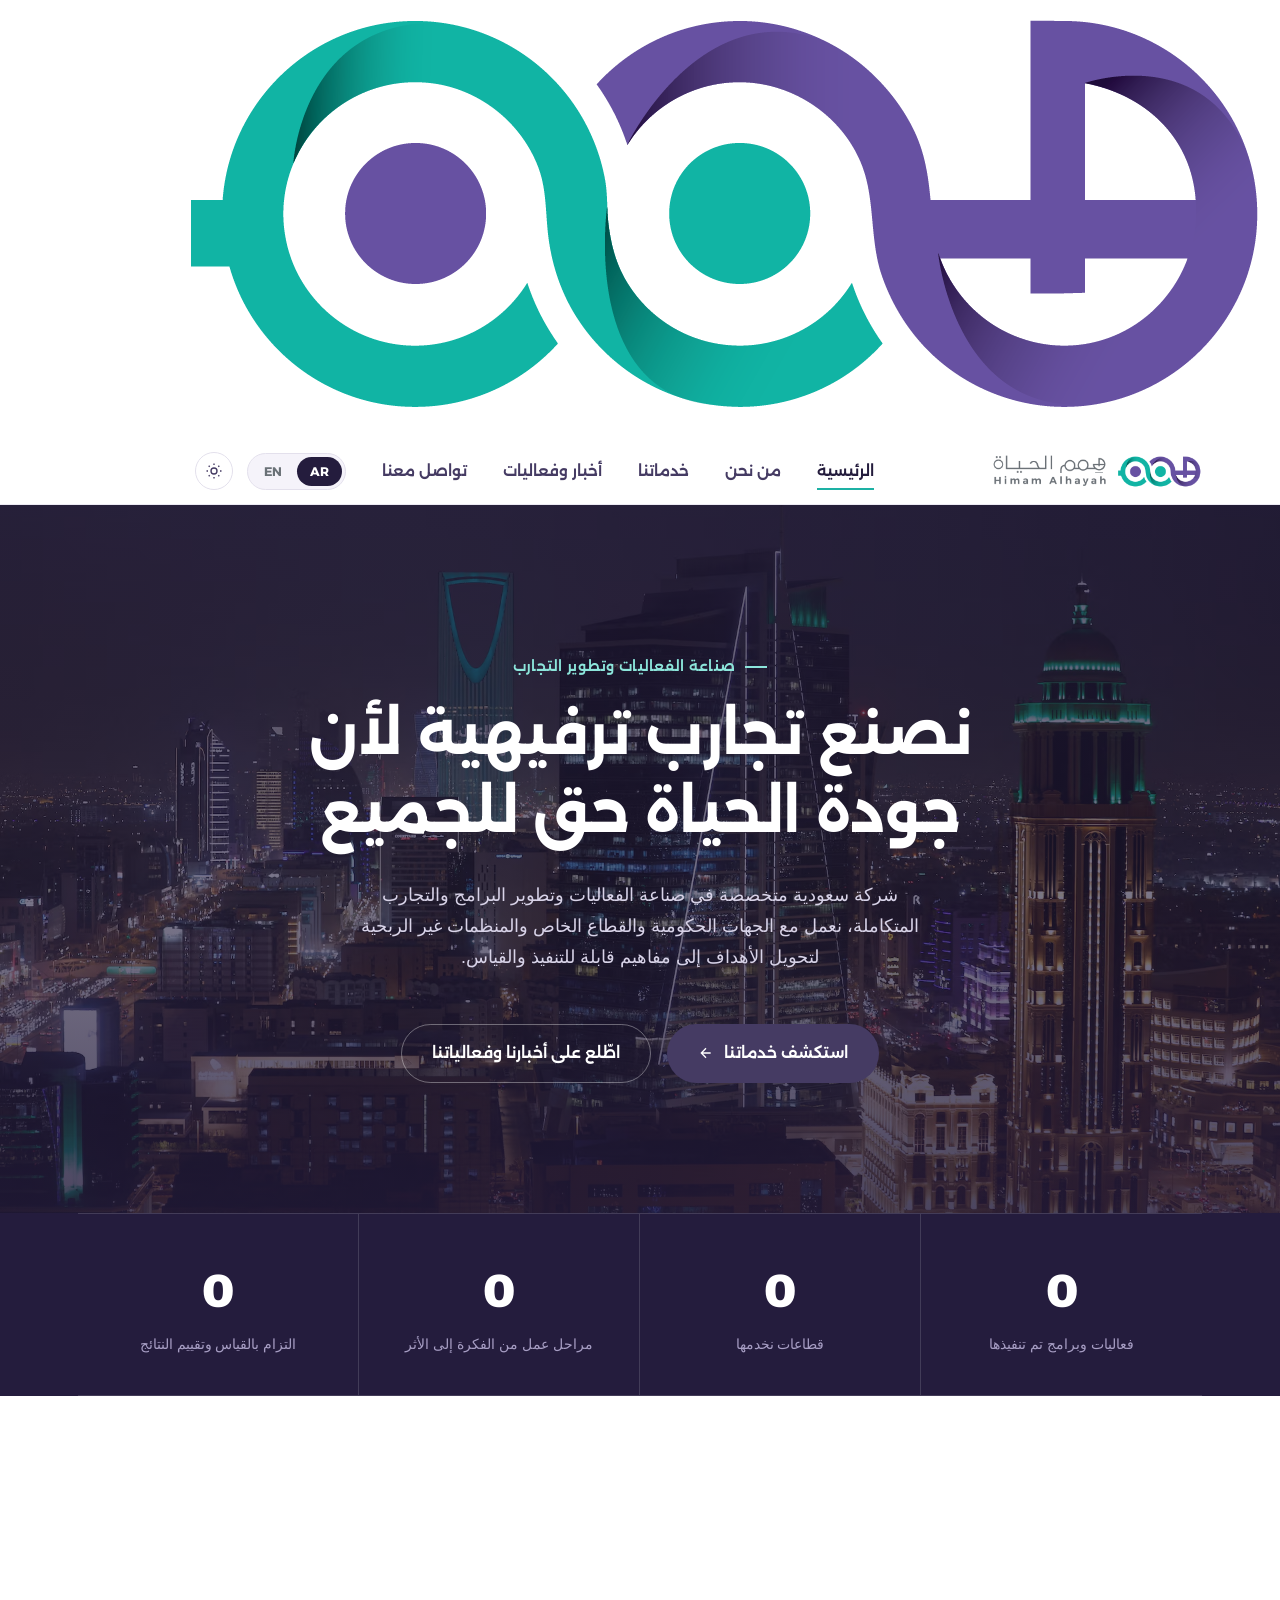
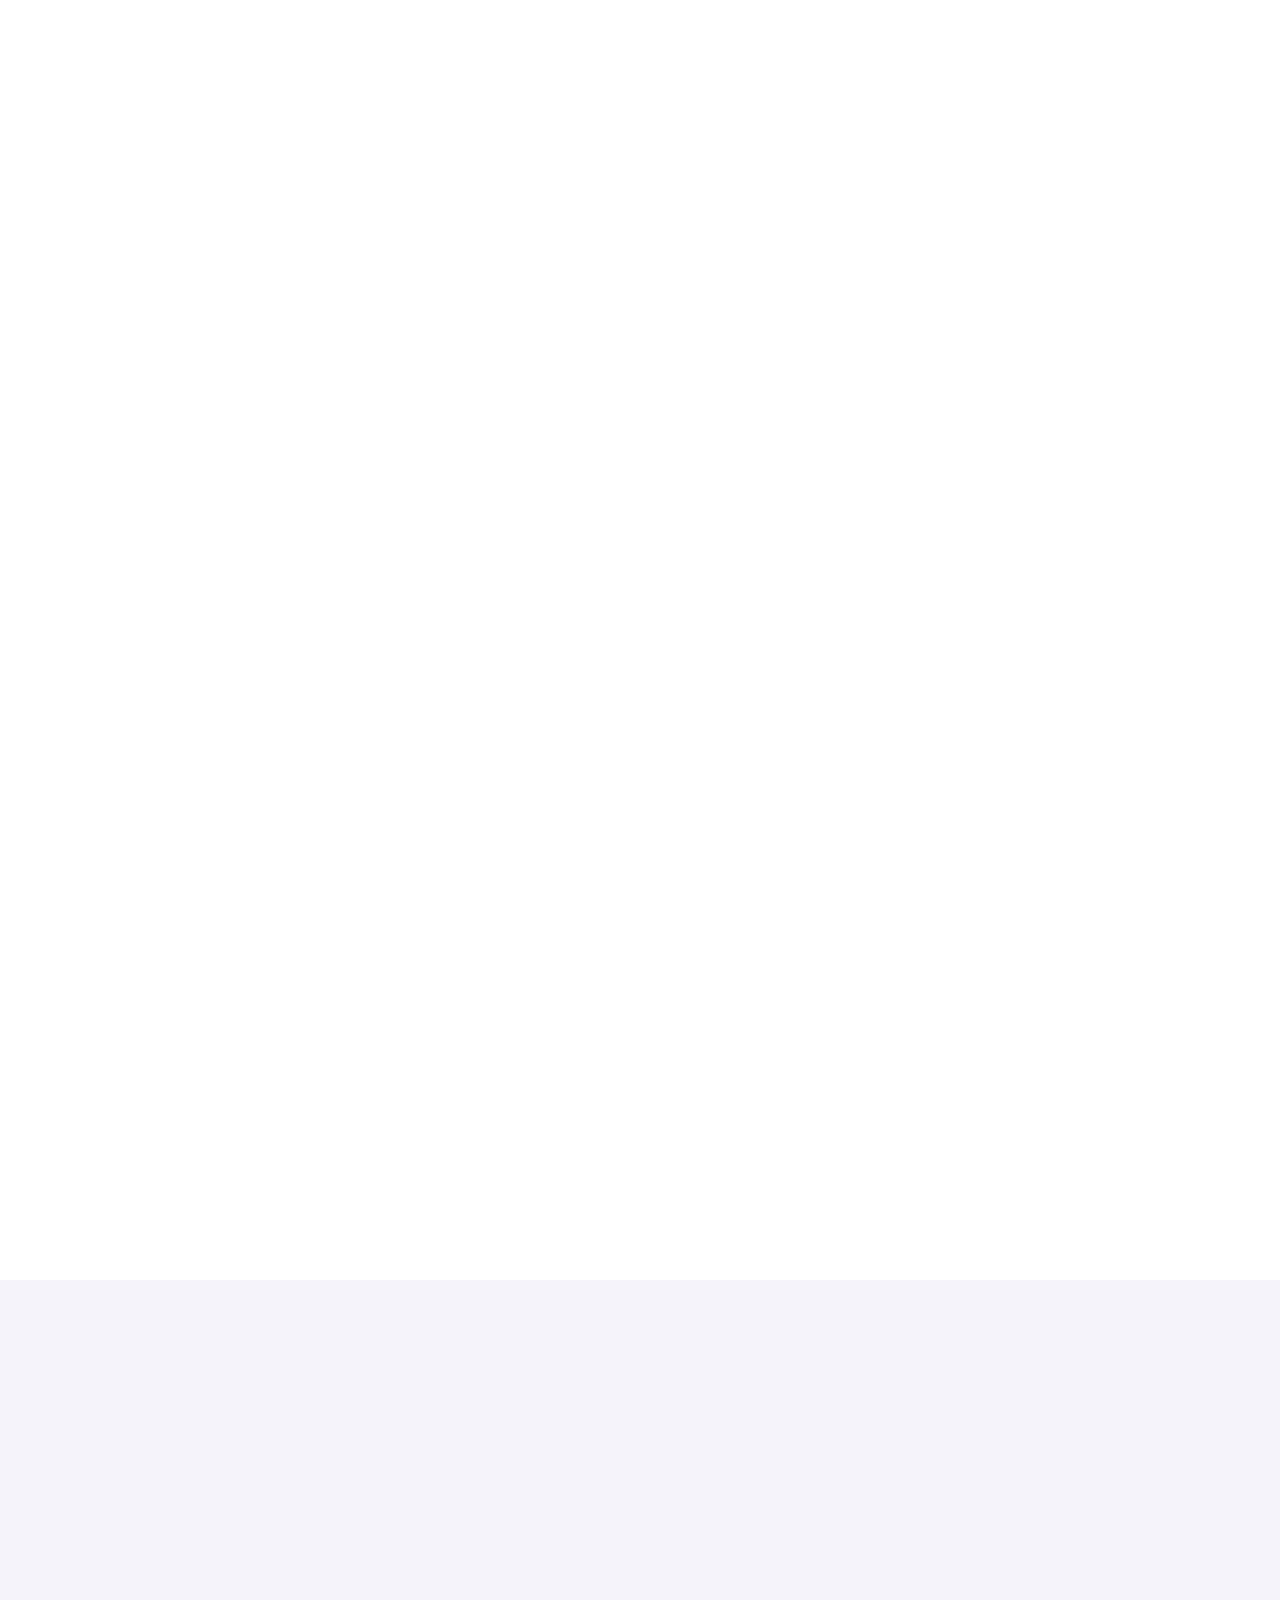
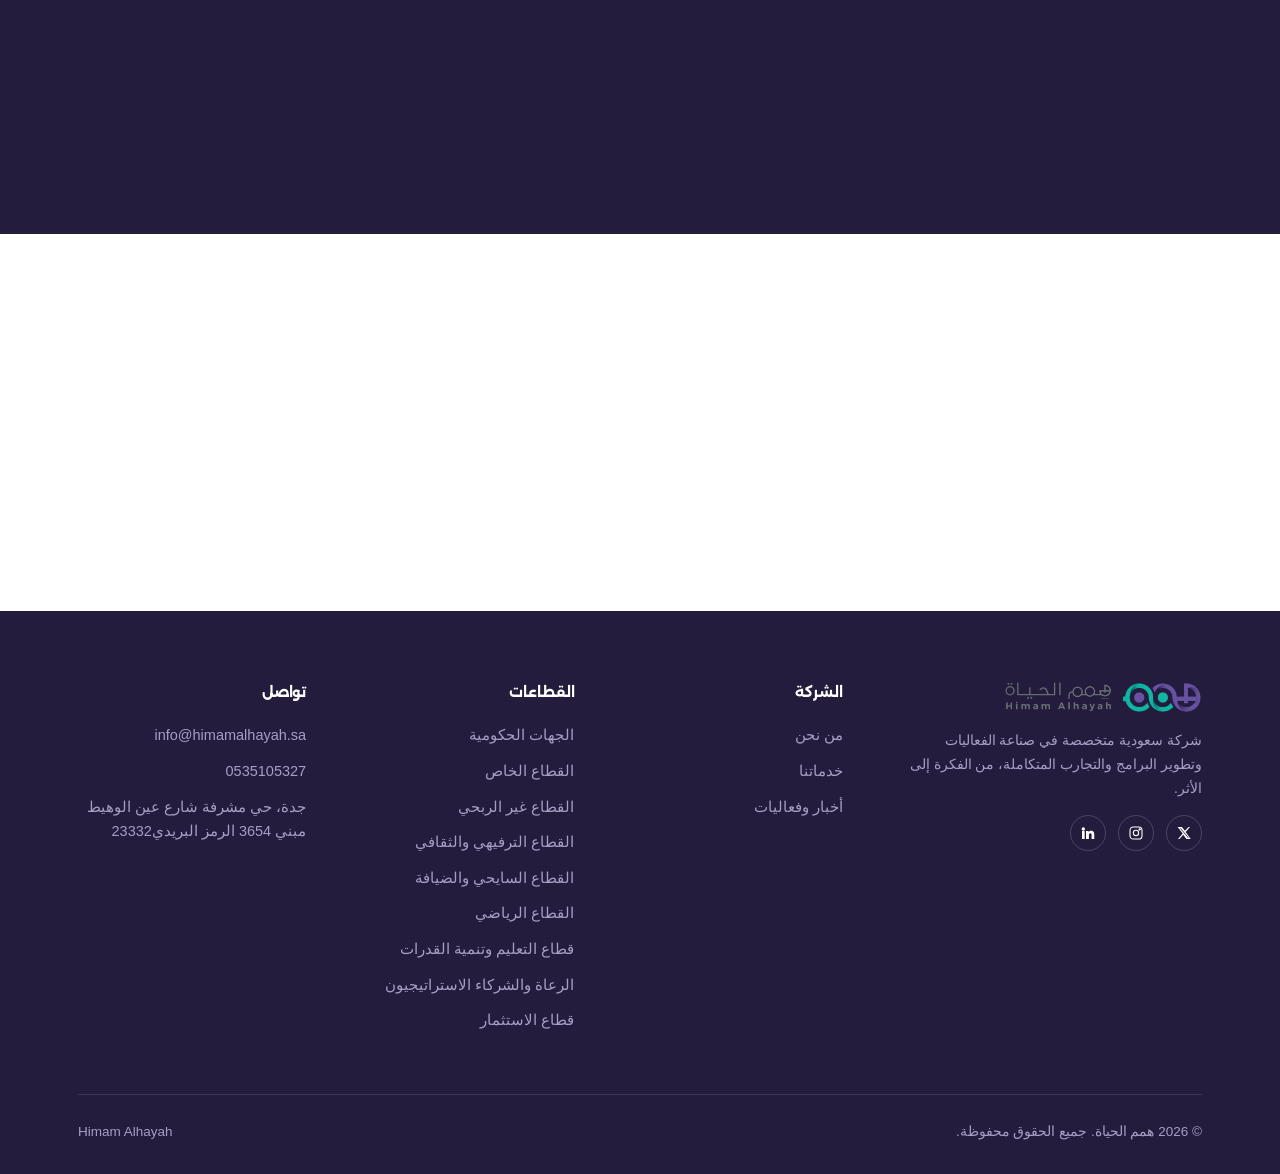
==== index.html @ 8c228f61 "Add files via upload" ====
<!DOCTYPE html>
<html lang="ar" dir="rtl">
<head>
<meta charset="UTF-8">
<meta name="viewport" content="width=device-width, initial-scale=1.0">
<title>همم الحياة</title>
<meta name="description" content="شركة سعودية متخصصة في صناعة الفعاليات وتطوير البرامج والتجارب المتكاملة للجهات الحكومية والقطاع الخاص والمنظمات غير الربحية.">
<link rel="preconnect" href="https://fonts.googleapis.com">
<link rel="preconnect" href="https://fonts.gstatic.com" crossorigin>
<link href="https://fonts.googleapis.com/css2?family=Alexandria:wght@300;400;500;600;700;800&display=swap" rel="stylesheet">
<link rel="stylesheet" href="css/index.css">
<link rel="stylesheet" href="css/splash.css">
<script>(function(){try{var t=localStorage.getItem("himam-theme");if(t==="dark"){document.documentElement.setAttribute("data-theme","dark");}}catch(e){}})();</script>
</head>
<body>

<div id="himamSplash" class="splash-screen" role="presentation" aria-hidden="true">
  <div class="splash-panel splash-panel--left"></div>
  <div class="splash-panel splash-panel--right"></div>
  <div class="splash-glow splash-glow--a"></div>
  <div class="splash-glow splash-glow--b"></div>
  <div class="splash-logo-wrap">
    <img src="assets/logo-stacked-trim.png" alt="همم الحياة" class="splash-logo">
  </div>
</div>
<script src="js/splash.js"></script>

<header class="site-header">
  <div class="container nav">
    <a href="index.html" class="nav-logo"><img src="assets/logo-horizontal-trim.png" alt="همم الحياة"></a>
    <nav class="nav-links">
      <div class="nav-links-utility">
        <div class="lang-switch" role="group" aria-label="اللغة">
          <button type="button" class="lang-btn active" data-lang="ar">AR</button>
          <button type="button" class="lang-btn" data-lang="en">EN</button>
        </div>
        <button type="button" class="theme-toggle" aria-label="تبديل الوضع الليلي/النهاري">
          <svg class="icon-sun" viewBox="0 0 24 24" fill="none" stroke="currentColor" stroke-width="1.8"><circle cx="12" cy="12" r="4"/><path d="M12 2v2M12 20v2M4.9 4.9l1.4 1.4M17.7 17.7l1.4 1.4M2 12h2M20 12h2M4.9 19.1l1.4-1.4M17.7 6.3l1.4-1.4"/></svg>
          <svg class="icon-moon" viewBox="0 0 24 24" fill="none" stroke="currentColor" stroke-width="1.8"><path d="M21 12.8A9 9 0 1 1 11.2 3a7 7 0 0 0 9.8 9.8z"/></svg>
        </button>
      </div>
      <a href="index.html" class="active">الرئيسية</a>
      <a href="about.html">من نحن</a>
      <a href="#sectors">خدماتنا</a>
      <a href="news.html">أخبار وفعاليات</a>
      <a href="contact.html">تواصل معنا</a>
    </nav>
    <div class="nav-cta">
      <button class="nav-toggle" aria-label="القائمة"><span></span><span></span><span></span></button>
    </div>
  </div>
</header>


<section class="home-hero">
  <div class="hero-video-layer" aria-hidden="true">
    <video autoplay muted loop playsinline preload="auto" poster="assets/AEBVVJUESRNZDNWUK6LTNGSGW4.avif">
      <source src="assets/Comp 1(2).mp" type="video/mp4">
    </video>
    <div class="hero-overlay"></div>
  </div>

  <div class="container home-hero-inner">
    <div class="eyebrow">صناعة الفعاليات وتطوير التجارب</div>
    <h1>نصنع تجارب ترفيهية لأن جودة الحياة حق للجميع</h1>
    <p class="lede">
      شركة سعودية متخصصة في صناعة الفعاليات وتطوير البرامج والتجارب المتكاملة، نعمل مع الجهات الحكومية
      والقطاع الخاص والمنظمات غير الربحية لتحويل الأهداف إلى مفاهيم قابلة للتنفيذ والقياس.
    </p>
    <div class="hero-cta-row">
      <a href="#sectors" class="btn btn-primary">استكشف خدماتنا
        <svg viewBox="0 0 24 24" fill="none" stroke="currentColor" stroke-width="2"><path d="M19 12H5M12 19l-7-7 7-7"/></svg>
      </a>
      <a href="news.html" class="btn btn-ghost-light">اطّلع على أخبارنا وفعالياتنا</a>
    </div>
  </div>

</section>
<section class="section-sm bg-ink" style="padding-block:0;">
  <div class="container">
    <div class="stats">
      <div class="stat"><span class="num" data-count="120" data-suffix="+">0</span><span class="lbl">فعاليات وبرامج تم تنفيذها</span></div>
      <div class="stat"><span class="num" data-count="9">0</span><span class="lbl">قطاعات نخدمها</span></div>
      <div class="stat"><span class="num" data-count="6">0</span><span class="lbl">مراحل عمل من الفكرة إلى الأثر</span></div>
      <div class="stat"><span class="num" data-count="100" data-suffix="%">0</span><span class="lbl">التزام بالقياس وتقييم النتائج</span></div>
    </div>
  </div>
</section>

<section>
  <div class="container">
    <div class="about-teaser">
      <div class="about-teaser-media reveal">
        <div class="chairman-frame">
          <img src="assets/chairman-dhafer-alshahrani.png" alt="ظافر الشهراني - رئيس مجلس الإدارة">
        </div>
        <div class="chairman-tag">
          <strong>ظافر الشهراني</strong>
          <span>رئيس مجلس الإدارة</span>
        </div>
      </div>
      <div class="about-teaser-content reveal">
        <div class="eyebrow">ما نقوم به</div>
        <h2>تنقلك همم الحياة من همة تسعى إلى تحويل الأفكار والرسائل والأهداف إلى تجارب حقيقية ذات أثر ملموس</h2>
        <p>نجمع بين التفكير الاستراتيجي والإبداع والتنفيذ المنضبط؛ لنقدم تجارب مترابطة تضع الإنسان في جوهرها، وتنتقل بالفكرة من التصور إلى واقع يُعاش ويُتذكر.</p>
        <p>ولا تنتهي قيمة التجربة بانتهاء تنفيذها، بل تمتد إلى ما تحققه من نتائج، وما تتركه من أثر يمكن قياسه وتطويره والبناء عليه.</p>
        <a href="about.html" class="btn btn-outline">تعرف علينا أكثر
          <svg viewBox="0 0 24 24" fill="none" stroke="currentColor" stroke-width="2"><path d="M19 12H5M12 19l-7-7 7-7"/></svg>
        </a>
      </div>
    </div>
  </div>
</section>
<section id="sectors">
  <div class="container">
    <div class="head-row reveal">
      <h2>قطاعات الأعمال</h2>
      <p>مرر لتستكشف القطاعات، وقف على أي بطاقة لتقرأ تفاصيلها.</p>
    </div>
  </div>
  <div class="container sectors-scroll-wrap">
    <div class="sectors-scroll reveal">

      <div class="sector-card">
        <div class="flip-inner">
          <div class="flip-front">
            <span class="n">01</span>
            <h3>الجهات الحكومية والهيئات</h3>
            <p class="muted">فعاليات ومبادرات وطنية تخدم رؤية القطاع وتصل رسالته للجمهور المستهدف بدقة.</p>
          </div>
          <div class="flip-back">
            <span class="n">01</span>
            <h3>الجهات الحكومية والهيئات</h3>
            <p>نطور المبادرات والفعاليات والبرامج والمشروعات التي تدعم الأهداف المؤسسية والمجتمعية وتخدم المستفيدين ضمن تجربة واضحة ومنظمة تراعي الحوكمة وتنوع الجمهور وقابلية قياس النتائج.</p>
          </div>
        </div>
      </div>

      <div class="sector-card">
        <div class="flip-inner">
          <div class="flip-front">
            <span class="n">02</span>
            <h3>القطاع الخاص والعلامات التجارية</h3>
            <p class="muted">تجارب علامة تجارية وبرامج تسويقية تُترجم أهداف العمل إلى تجربة ملموسة.</p>
          </div>
          <div class="flip-back">
            <span class="n">02</span>
            <h3>القطاع الخاص والعلامات التجارية</h3>
            <p>نصمم تجارب تساعد الشركات والعلامات التجارية على ترجمة أهدافها ورسائلها إلى تفاعل حقيقي مع العملاء والموظفين والشركاء.</p>
          </div>
        </div>
      </div>

      <div class="sector-card">
        <div class="flip-inner">
          <div class="flip-front">
            <span class="n">03</span>
            <h3>القطاع غير الربحي</h3>
            <p class="muted">برامج مجتمعية وفعاليات توعوية مصممة لتحقيق أثر حقيقي وقابل للقياس.</p>
          </div>
          <div class="flip-back">
            <span class="n">03</span>
            <h3>القطاع غير الربحي</h3>
            <p>نساعد القطاعات غير الربحية على تحويل رسالتها وأهدافها المجتمعية إلى برامج ومبادرات وتجارب تصل للمستفيدين والداعمين والمتطوعين بوضوح، وتدعم المشاركة والاستفادة ضمن الموارد المتاحة.</p>
          </div>
        </div>
      </div>

      <div class="sector-card">
        <div class="flip-inner">
          <div class="flip-front">
            <span class="n">04</span>
            <h3>القطاع الترفيهي والثقافي</h3>
            <p class="muted">برامج مجتمعية وفعاليات توعوية مصممة لتحقيق أثر حقيقي وقابل للقياس.</p>
          </div>
          <div class="flip-back">
            <span class="n">04</span>
            <h3>القطاع الترفيهي والثقافي</h3>
            <p>نطور فعاليات وتجارب تجمع بين المحتوى والإبداع والتفاعل، وتقدم للجمهور رحلة متماسكة تتناسب مع طبيعة المشروع وسياقه الثقافي والترفيهي.</p>
          </div>
        </div>
      </div>

      <div class="sector-card">
        <div class="flip-inner">
          <div class="flip-front">
            <span class="n">05</span>
            <h3>القطاع السياحي والضيافة</h3>
            <p class="muted">برامج مجتمعية وفعاليات توعوية مصممة لتحقيق أثر حقيقي وقابل للقياس.</p>
          </div>
          <div class="flip-back">
            <span class="n">05</span>
            <h3>القطاع السياحي والضيافة</h3>
            <p>نصمم تجارب الزوار والوجهات والبرامج السياحية بما يعزز وضوح الرحلة وجودة التفاعل، ويربط المكان بقصته وهويته وجمهوره المستهدف.</p>
          </div>
        </div>
      </div>

      <div class="sector-card">
        <div class="flip-inner">
          <div class="flip-front">
            <span class="n">06</span>
            <h3>القطاع الرياضي</h3>
            <p class="muted">برامج مجتمعية وفعاليات توعوية مصممة لتحقيق أثر حقيقي وقابل للقياس.</p>
          </div>
          <div class="flip-back">
            <span class="n">06</span>
            <h3>القطاع الرياضي</h3>
            <p>نطور الفعاليات والبرامج والتجارب الجماهيرية المصاحبة للأنشطة والبطولات الرياضية بما يدعم المشاركة ويعزز ارتباط الجمهور بالحدث أو النادي أو الجهة المنظمة.</p>
          </div>
        </div>
      </div>

      <div class="sector-card">
        <div class="flip-inner">
          <div class="flip-front">
            <span class="n">07</span>
            <h3>قطاع التعليم وتنمية القدرات</h3>
            <p class="muted">برامج مجتمعية وفعاليات توعوية مصممة لتحقيق أثر حقيقي وقابل للقياس.</p>
          </div>
          <div class="flip-back">
            <span class="n">07</span>
            <h3>قطاع التعليم وتنمية القدرات</h3>
            <p>نطور برامج وتجارب تعليمية وتدريبية تجمع بين المعرفة والتطبيق والمشاركة، وتحوّل المحتوى الترفيهي إلى رحلة تعلّم أكثر وضوحًا وتفاعلًا.</p>
          </div>
        </div>
      </div>

      <div class="sector-card">
        <div class="flip-inner">
          <div class="flip-front">
            <span class="n">08</span>
            <h3>الرعاة والشركاء الاستراتيجيون</h3>
            <p class="muted">برامج مجتمعية وفعاليات توعوية مصممة لتحقيق أثر حقيقي وقابل للقياس.</p>
          </div>
          <div class="flip-back">
            <span class="n">08</span>
            <h3>الرعاة والشركاء الاستراتيجيون</h3>
            <p>يمثل الرعاة والشركاء فئة ممتدة عبر مختلف القطاعات، وليست قطاعًا مستقلًا، وتعمل همم الحياة على تطوير فرص مشاركة وظهور وتفاعل ترتبط بأهداف الشراكة وطبيعة الجمهور، وتندمج داخل التجربة بصورة طبيعية.</p>
          </div>
        </div>
      </div>

      <div class="sector-card">
        <div class="flip-inner">
          <div class="flip-front">
            <span class="n">09</span>
            <h3>قطاع الاستثمار</h3>
            <p class="muted">برامج مجتمعية وفعاليات توعوية مصممة لتحقيق أثر حقيقي وقابل للقياس.</p>
          </div>
          <div class="flip-back">
            <span class="n">09</span>
            <h3>قطاع الاستثمار</h3>
            <p>نطور الملتقيات والبرامج والتجارب التي تجمع رواد الأعمال والمستثمرين والجهات الداعمة، وتساعد على تحويل الأفكار والفرص إلى مسارات أوضح للتواصل والتقييم والبناء.</p>
          </div>
        </div>
      </div>

    </div>
  </div>
</section>
<section class="bg-mist">
  <div class="container">
    <div class="head-row reveal">
      <h2>أحدث فعاليات همم الحياة</h2>
      <a href="news.html" class="btn btn-outline">عرض الكل
        <svg viewBox="0 0 24 24" fill="none" stroke="currentColor" stroke-width="2"><path d="M19 12H5M12 19l-7-7 7-7"/></svg>
      </a>
    </div>
    <div class="grid grid-3">

      <a href="news.html" class="news-card reveal">
        <div class="news-thumb news-thumb--1">
          <span class="news-play">
            <svg viewBox="0 0 24 24" fill="currentColor"><path d="M8 5v14l11-7z"/></svg>
          </span>
        </div>
        <div class="news-card-body">
          <span class="news-date">
            <svg viewBox="0 0 24 24" fill="none" stroke="currentColor" stroke-width="1.8"><circle cx="12" cy="12" r="10"/><path d="M12 6v6l4 2"/></svg>
            12 يوليو 2026
          </span>
          <h3>همم الحياة تشارك في فعاليات موسم الرياض بتجربة تفاعلية جديدة تجمع بين الإبداع والتقنية</h3>
          <span class="news-more">اقرأ المزيد
            <svg viewBox="0 0 24 24" fill="none" stroke="currentColor" stroke-width="2"><path d="M19 12H5M12 19l-7-7 7-7"/></svg>
          </span>
        </div>
      </a>

      <a href="news.html" class="news-card reveal">
        <div class="news-thumb news-thumb--2">
          <span class="news-play">
            <svg viewBox="0 0 24 24" fill="currentColor"><path d="M8 5v14l11-7z"/></svg>
          </span>
        </div>
        <div class="news-card-body">
          <span class="news-date">
            <svg viewBox="0 0 24 24" fill="none" stroke="currentColor" stroke-width="1.8"><circle cx="12" cy="12" r="10"/><path d="M12 6v6l4 2"/></svg>
            28 يونيو 2026
          </span>
          <h3>إطلاق برنامج تدريبي لتنمية القدرات ضمن قطاع التعليم بالشراكة مع جهة تعليمية</h3>
          <span class="news-more">اقرأ المزيد
            <svg viewBox="0 0 24 24" fill="none" stroke="currentColor" stroke-width="2"><path d="M19 12H5M12 19l-7-7 7-7"/></svg>
          </span>
        </div>
      </a>

      <a href="news.html" class="news-card reveal">
        <div class="news-thumb news-thumb--3">
          <span class="news-play">
            <svg viewBox="0 0 24 24" fill="currentColor"><path d="M8 5v14l11-7z"/></svg>
          </span>
        </div>
        <div class="news-card-body">
          <span class="news-date">
            <svg viewBox="0 0 24 24" fill="none" stroke="currentColor" stroke-width="1.8"><circle cx="12" cy="12" r="10"/><path d="M12 6v6l4 2"/></svg>
            15 يونيو 2026
          </span>
          <h3>توقيع شراكة استراتيجية مع إحدى الجهات الحكومية لتطوير فعالية وطنية</h3>
          <span class="news-more">اقرأ المزيد
            <svg viewBox="0 0 24 24" fill="none" stroke="currentColor" stroke-width="2"><path d="M19 12H5M12 19l-7-7 7-7"/></svg>
          </span>
        </div>
      </a>

    </div>
  </div>
</section>
 

<section class="bg-mist section-sm">
  <div class="container">
    <div class="head-row reveal">
      <h2>شركاؤنا</h2>
      <p>نفخر بشراكتنا مع نخبة من الجهات والمؤسسات في مختلف القطاعات.</p>
    </div>
    <div class="logo-grid reveal">
      <div class="logo-tile"><svg viewBox="0 0 24 24" fill="none" stroke="currentColor" stroke-width="1.5"><rect x="3" y="7" width="18" height="13" rx="2"/><path d="M8 7V5a2 2 0 0 1 2-2h4a2 2 0 0 1 2 2v2"/><path d="M3 12h18"/></svg></div>
      <div class="logo-tile"><svg viewBox="0 0 24 24" fill="none" stroke="currentColor" stroke-width="1.5"><rect x="3" y="7" width="18" height="13" rx="2"/><path d="M8 7V5a2 2 0 0 1 2-2h4a2 2 0 0 1 2 2v2"/><path d="M3 12h18"/></svg></div>
      <div class="logo-tile"><svg viewBox="0 0 24 24" fill="none" stroke="currentColor" stroke-width="1.5"><rect x="3" y="7" width="18" height="13" rx="2"/><path d="M8 7V5a2 2 0 0 1 2-2h4a2 2 0 0 1 2 2v2"/><path d="M3 12h18"/></svg></div>
      <div class="logo-tile"><svg viewBox="0 0 24 24" fill="none" stroke="currentColor" stroke-width="1.5"><rect x="3" y="7" width="18" height="13" rx="2"/><path d="M8 7V5a2 2 0 0 1 2-2h4a2 2 0 0 1 2 2v2"/><path d="M3 12h18"/></svg></div>
      <div class="logo-tile"><svg viewBox="0 0 24 24" fill="none" stroke="currentColor" stroke-width="1.5"><rect x="3" y="7" width="18" height="13" rx="2"/><path d="M8 7V5a2 2 0 0 1 2-2h4a2 2 0 0 1 2 2v2"/><path d="M3 12h18"/></svg></div>
      <div class="logo-tile"><svg viewBox="0 0 24 24" fill="none" stroke="currentColor" stroke-width="1.5"><rect x="3" y="7" width="18" height="13" rx="2"/><path d="M8 7V5a2 2 0 0 1 2-2h4a2 2 0 0 1 2 2v2"/><path d="M3 12h18"/></svg></div>
    </div>
  </div>
</section>

<section class="bg-ink">
  <div class="container">
    <div class="event-head reveal">
      <div class="eyebrow">الحدث الأكبر القادم</div>
      <h2>منظومة الترفيه لذوي الإعاقة</h2>
    </div>
    <div class="video-embed reveal">
      <iframe
        src="https://www.youtube.com/embed/VIDEO_ID"
        title="الحدث الأكبر القادم - منظومة الترفيه لذوي الإعاقة"
        loading="lazy"
        allow="accelerometer; autoplay; clipboard-write; encrypted-media; gyroscope; picture-in-picture; web-share"
        allowfullscreen>
      </iframe>
    </div>
  </div>
</section>


<section class="section-sm">
  <div class="container">
    <div class="cta-band reveal">
      <div>
        <h2>لديك هدف تريد تحويله إلى تجربة؟</h2>
        <p>لنتحدث عن مشروعك القادم، ونبني معًا مفهومًا قابلًا للتنفيذ والقياس.</p>
      </div>
      <a href="contact.html" class="btn btn-ghost-light">تواصل معنا
        <svg viewBox="0 0 24 24" fill="none" stroke="currentColor" stroke-width="2"><path d="M19 12H5M12 19l-7-7 7-7"/></svg>
      </a>
    </div>
  </div>
</section>

<footer class="site-footer">
  <div class="container">
    <div class="footer-grid">
      <div class="footer-logo">
        <img src="assets/logo-horizontal-trim.png" alt="همم الحياة">
        <p style="max-width:300px; font-size:14px; color:#a79ec4;">شركة سعودية متخصصة في صناعة الفعاليات وتطوير البرامج والتجارب المتكاملة، من الفكرة إلى الأثر.</p>
        <div class="social">
          <a href="#" aria-label="X"><svg viewBox="0 0 24 24" fill="currentColor" style="color:#fff"><path d="M18.9 3H21l-6.6 7.5L22 21h-6.3l-4.9-6.4L5.2 21H3l7.1-8.1L2.5 3h6.4l4.4 5.8L18.9 3zm-1.1 16h1.2L7.3 5H6l11.8 14z"/></svg></a>
          <a href="#" aria-label="Instagram"><svg viewBox="0 0 24 24" fill="none" stroke="currentColor" stroke-width="1.6" style="color:#fff"><rect x="3" y="3" width="18" height="18" rx="5"/><circle cx="12" cy="12" r="4"/><circle cx="17.5" cy="6.5" r="1"/></svg></a>
          <a href="#" aria-label="LinkedIn"><svg viewBox="0 0 24 24" fill="currentColor" style="color:#fff"><path d="M4.98 3.5A2.5 2.5 0 1 1 5 8.5a2.5 2.5 0 0 1-.02-5zM3 9h4v12H3zM9 9h3.8v1.7h.05c.53-1 1.83-2.05 3.77-2.05 4.03 0 4.78 2.65 4.78 6.1V21h-4v-5.6c0-1.34-.02-3.06-1.87-3.06-1.87 0-2.16 1.46-2.16 2.96V21H9z"/></svg></a>
        </div>
      </div>
      <div>
        <h4>الشركة</h4>
        <ul>
          <li><a href="about.html">من نحن</a></li>
          <li><a href="#sectors">خدماتنا</a></li>
          <li><a href="news.html">أخبار وفعاليات</a></li>
        </ul>
      </div>
      <div>
        <h4>القطاعات</h4>
        <ul>
          <li><a href="about.html#sectors">الجهات الحكومية</a></li>
          <li><a href="about.html#sectors">القطاع الخاص</a></li>
          <li><a href="about.html#sectors">القطاع غير الربحي</a></li>
          <li><a href="about.html#sectors">القطاع الترفيهي والثقافي</a></li>
          <li><a href="about.html#sectors">القطاع السايحي والضيافة</a></li>
          <li><a href="about.html#sectors">القطاع الرياضي</a></li>
          <li><a href="about.html#sectors">قطاع التعليم وتنمية القدرات</a></li>
          <li><a href="about.html#sectors">الرعاة والشركاء الاستراتيجيون</a></li>
          <li><a href="about.html#sectors">قطاع الاستثمار</a></li>
        </ul>
      </div>
      <div>
        <h4>تواصل</h4>
        <ul>
          <li>info@himamalhayah.sa</li>
          <li>0535105327</li>
          <li> جدة، حي مشرفة شارع عين الوهيط مبني 3654 الرمز البريدي23332 </li>
        </ul>
      </div>
    </div>
    <div class="footer-bottom">
      <span>© 2026 همم الحياة. جميع الحقوق محفوظة.</span>
      <span>Himam Alhayah</span>
    </div>
  </div>
</footer>

<script src="js/index.js"></script>
</body>
</html>
---- css/index.css ----
@font-face {
  font-family: 'Alexandria';
  src: local('Alexandria');
}

:root{
  --purple:        #6952A1;
  --purple-600:     #57458A;
  --purple-ink:     #241C3D;  
  --turquoise:      #1DB1A4;
  --turquoise-600:  #16897F;
  --charcoal:       #6A7177;
  --paper:          #FFFFFF;

  --mist:           #F5F3FA;   
  --mist-2:         #EDEAF6;
  --line:           #E3E0EC;
  --line-soft:      #ECEAF3;

  --ink:            #241C3D;
  --ink-soft:       #453B63;
  --body:           #55505f;

  --font: 'Alexandria', 'Segoe UI', sans-serif;

  --container: 1180px;
  --radius: 22px;
  --radius-sm: 14px;

  --ease: cubic-bezier(.22,.68,0,1);
}

:root[data-theme="dark"]{
  --paper:          #14101F;
  --ink:            #F2EFFA;
  --ink-soft:       #D9D3EA;
  --body:           #B7AFC9;
  --charcoal:       #B0A8C4;
  --mist:           #1E1830;
  --mist-2:         #241C3D;
  --line:           #342A52;
  --line-soft:      #2B2244;
}


*{ 
  box-sizing:border-box;
}
html{ 
  scroll-behavior:smooth; 
}
body{
  margin:0;
  font-family:var(--font);
  color:var(--body);
  background:var(--paper);
  direction:rtl;
  -webkit-font-smoothing:antialiased;
  font-weight:400;
  line-height:1.7;
}
img{ 
  max-width:100%; 
  display:block; 
}
a{ color:inherit; 
  text-decoration:none; 
}
.home-hero-inner h1 {
  font-size:clamp(34px,5vw,58px); 
  line-height:1.40;
}

ul{ 
  margin:0; 
  padding:0; 
  list-style:none;
}
h1,h2,h3,h4{
  font-family:var(--font);
  color:var(--ink-soft);
  margin:0 0 .5em;
  font-weight:700;
  letter-spacing:-.01em;
}
p{ margin:0 0 1em; }
.container{
  max-width:var(--container);
  margin-inline:auto;
  padding-inline:28px;
}

@media (prefers-reduced-motion: reduce){
  *{ animation-duration:.001ms !important; animation-iteration-count:1 !important; transition-duration:.001ms !important; scroll-behavior:auto !important; }
}

.eyebrow{
  display:inline-flex;
  align-items:center;
  gap:10px;
  font-size:14px;
  font-weight:600;
  color:var(--purple);
  letter-spacing:.02em;
  margin-bottom:16px;
}
.eyebrow::before{
  content:"";
  width:22px; height:2px;
  background:var(--turquoise);
  display:inline-block;
}

.btn{
  display:inline-flex;
  align-items:center;
  gap:10px;
  padding:15px 30px;
  border-radius:100px;
  font-weight:600;
  font-size:15.5px;
  border:1px solid transparent;
  cursor:pointer;
  transition:transform .35s var(--ease), background .3s, color .3s, border-color .3s, box-shadow .3s;
}
.btn-primary{
  background:var(--ink-soft);
  color:#fff;
}
.btn-primary:hover{ background:var(--purple-600); transform:translateY(-2px); box-shadow:0 14px 30px -12px var(--ink-soft); }
.btn-outline{
  border-color:var(--line);
  color:var(--ink);
  background:transparent;
}
.btn-outline:hover{ border-color:var(--purple); color:var(--purple); transform:translateY(-2px); }
.btn-ghost-light{
  border-color:rgba(255,255,255,.35);
  color:#fff;
}
.btn-ghost-light:hover{ background:rgba(255,255,255,.12); border-color:#fff; }
.btn svg{ width:16px; height:16px; transition:transform .3s var(--ease); }
.btn:hover svg{ transform:translateX(-4px); }

.site-header{
  position:sticky; top:0; z-index:100;
  border-bottom:1px solid var(--line-soft);
}
.site-header::before{
  content:"";
  position:absolute; inset:0; z-index:-1;
  background:rgba(255,255,255,.82);
  backdrop-filter:blur(14px) saturate(160%);
}
[data-theme="dark"] .site-header::before{ background:rgba(20,16,31,.86); }
.nav{
  display:flex; align-items:center; justify-content:space-between;
  padding-block:14px;
}
.nav-logo{ display:flex; align-items:center; gap:12px; }
.nav-logo img{ height:34px; width:auto; }
.nav-links{
  display:flex; align-items:center; gap:36px;
  font-size:15px; font-weight:600; color:var(--ink-soft);
}
.nav-links a{ position:relative; padding-block:6px; transition:color .25s; }
.nav-links a::after{
  content:""; position:absolute; right:0; bottom:0; width:0; height:2px;
  background:var(--turquoise); transition:width .3s var(--ease);
}
.nav-links a:hover, .nav-links a.active{ color:var(--ink); }
.nav-links a:hover::after, .nav-links a.active::after{ width:100%; }
.nav-links-utility{ display:flex; align-items:center; gap:14px; order:99; }
.nav-auth{ display:flex; align-items:center; gap:10px; }
.nav-btn{ padding:10px 20px; font-size:14px; }
.nav-cta{ display:flex; align-items:center; gap:14px; }
.nav-toggle{
  display:none; flex-direction:column; gap:5px; background:none; border:0; cursor:pointer; padding:8px;
}
.nav-toggle span{ width:22px; height:2px; background:var(--ink); border-radius:2px; }

.lang-switch{ display:flex; align-items:center; background:var(--mist); border:1px solid var(--line); border-radius:100px; padding:3px; gap:2px; }
.lang-btn{ border:0; background:none; padding:7px 13px; border-radius:100px; font-family:var(--font); font-size:12.5px; font-weight:700; color:var(--charcoal); cursor:pointer; transition:all .25s; }
.lang-btn.active{ background:var(--purple-ink); color:#fff; }
.lang-btn:not(.active):hover{ color:var(--purple); }
.theme-toggle{
  width:38px; height:38px; border-radius:50%; border:1px solid var(--line); background:transparent;
  display:flex; align-items:center; justify-content:center; cursor:pointer; color:var(--ink-soft);
  transition:all .25s; position:relative; flex-shrink:0;
}
.theme-toggle:hover{ border-color:var(--purple); color:var(--purple); }
.theme-toggle svg{ width:18px; height:18px; position:absolute; transition:opacity .25s, transform .35s var(--ease); }
.theme-toggle .icon-moon{ opacity:0; transform:scale(.5) rotate(-40deg); }
.theme-toggle .icon-sun{ opacity:1; transform:scale(1) rotate(0); }
[data-theme="dark"] .theme-toggle .icon-sun{ opacity:0; transform:scale(.5) rotate(40deg); }
[data-theme="dark"] .theme-toggle .icon-moon{ opacity:1; transform:scale(1) rotate(0); }

@media (max-width:900px){
  .nav-links{
    position:fixed; inset:64px 0 0 0; background:var(--paper); flex-direction:column;
    justify-content:flex-start; padding:36px 28px; gap:22px; font-size:19px;
    transform:translateY(-12px); opacity:0; pointer-events:none; transition:all .35s var(--ease);
    overflow-y:auto;
  }
  .nav-links.open{ transform:translateY(0); opacity:1; pointer-events:auto; }
  .nav-toggle{ display:flex; }
  .nav-links-utility{
    order:-1; width:100%;
    padding-bottom:20px; margin-bottom:4px;
    border-bottom:1px solid var(--line);
  }
  .nav-auth{
    flex-direction:column; width:100%; gap:12px;
    margin-top:auto; padding-top:20px; border-top:1px solid var(--line);
  }
  .nav-btn{ width:100%; justify-content:center; }
}

.rings{ position:absolute; inset:0; overflow:hidden; pointer-events:none; }
.ring{
  position:absolute; border-radius:50%; border:1.5px solid transparent;
}
@keyframes drift{
  0%{ transform:translate(0,0) rotate(0deg); }
  50%{ transform:translate(-14px,16px) rotate(8deg); }
  100%{ transform:translate(0,0) rotate(0deg); }
}

section{ padding-block:110px; position:relative; }
.section-sm{ padding-block:80px; }
.bg-mist{ background:var(--mist); }
.bg-ink{ background:var(--purple-ink); color:#cdc7dd; }
.bg-ink h1, .bg-ink h2, .bg-ink h3{ color:#fff; }

.head-row{
  display:flex; justify-content:space-between; align-items:flex-end; gap:40px; margin-bottom:56px;
}
.head-row h2{ font-size:clamp(28px,3.4vw,42px); max-width:640px; }
.head-row p{ max-width:380px; color:var(--charcoal); margin:0; }

.grid{ display:grid; gap:26px; }
.grid-3{ grid-template-columns:repeat(3,1fr); }
.grid-2{ grid-template-columns:repeat(2,1fr); }
@media (max-width:900px){ .grid-3,.grid-2{ grid-template-columns:1fr; } }

.card{
  background:#fff;
  border:1px solid var(--line);
  border-radius:var(--radius);
  padding:34px;
  transition:transform .4s var(--ease), box-shadow .4s var(--ease), border-color .3s;
}
.card:hover{ transform:translateY(-6px); box-shadow:0 30px 50px -30px rgba(36,28,61,.25); border-color:transparent; }
.card .icon{
  width:52px; height:52px; border-radius:16px;
  display:flex; align-items:center; justify-content:center;
  background:var(--mist); color:var(--purple); margin-bottom:22px;
}
.card .icon svg{ width:24px; height:24px; }
.card h3{ font-size:19px; margin-bottom:10px; }
.card p{ color:var(--charcoal); font-size:15px; margin:0; }

.stats{
  display:grid; grid-template-columns:repeat(4,1fr); gap:0;
  border-top:1px solid rgba(255,255,255,.14); border-bottom:1px solid rgba(255,255,255,.14);
}
.stat{ padding:38px 20px; text-align:center; border-inline-start:1px solid rgba(255,255,255,.14); }
.stat:first-child{ border-inline-start:none; }
.stat .num{
  font-size:clamp(30px,3.6vw,48px); font-weight:800; color:#fff;
  display:block; letter-spacing:-.02em;
}
.stat .lbl{ font-size:14px; color:#a79ec4; margin-top:8px; }
@media (max-width:760px){ .stats{ grid-template-columns:repeat(2,1fr);} .stat{ border-inline-start:1px solid rgba(255,255,255,.14);} .stat:nth-child(2n+1){border-inline-start:none;} }

.process{ position:relative; }
.process-path{
  position:absolute; top:64px; right:6%; left:6%; height:2px;
  background:linear-gradient(90deg, var(--turquoise), var(--purple));
  opacity:.25;
}
.process-list{
  display:grid; grid-template-columns:repeat(6,1fr); gap:18px; position:relative;
}
@media (max-width:1000px){ .process-list{ grid-template-columns:repeat(3,1fr);} .process-path{display:none;} }
@media (max-width:600px){ .process-list{ grid-template-columns:1fr; } }
.process-step{ text-align:center; }
.process-step .badge{
  width:64px; height:64px; border-radius:50%;
  background:#fff; border:2px solid var(--line);
  display:flex; align-items:center; justify-content:center;
  margin:0 auto 18px; font-weight:800; color:var(--purple); font-size:18px;
  position:relative; z-index:2; transition:border-color .3s, background .3s, color .3s;
}
.process-step:hover .badge{ background:var(--purple-ink); border-color:var(--purple-ink); color:#fff; }
.process-step h4{ font-size:15.5px; margin-bottom:6px; }
.process-step p{ font-size:13.5px; color:var(--charcoal); margin:0; }

.cta-band{
  border-radius:32px;
  background:linear-gradient(135deg, var(--purple) 0%, var(--turquoise-600) 100%);
  padding:64px 56px;
  display:flex; align-items:center; justify-content:space-between; gap:32px;
  color:#fff;
}
.cta-band h2{ color:#fff; margin:0 0 8px; font-size:clamp(24px,2.8vw,32px); }
.cta-band p{ color:rgba(255,255,255,.85); margin:0; }
@media (max-width:760px){ .cta-band{ flex-direction:column; text-align:center; padding:44px 28px;} }

.site-footer{ background:var(--purple-ink); color:#a79ec4; padding-block:70px 30px; }
.footer-grid{
  display:grid; grid-template-columns:1.4fr 1fr 1fr 1fr; gap:40px; padding-bottom:50px;
  border-bottom:1px solid rgba(255,255,255,.12);
}
@media (max-width:800px){ .footer-grid{ grid-template-columns:1fr 1fr; } }
.footer-grid h4{ color:#fff; font-size:14px; margin-bottom:18px; }
.footer-grid li{ margin-bottom:11px; font-size:14.5px; }
.footer-grid a:hover{ color:#fff; }
.footer-logo img{ height:32px; margin-bottom:16px; }
.footer-bottom{
  display:flex; justify-content:space-between; align-items:center; padding-top:26px; font-size:13.5px; flex-wrap:wrap; gap:12px;
}
.social{ display:flex; gap:12px; }
.social a{
  width:36px; height:36px; border-radius:50%; border:1px solid rgba(255,255,255,.18);
  display:flex; align-items:center; justify-content:center; transition:all .3s;
}
.social a:hover{ background:var(--turquoise); border-color:var(--turquoise); }
.social svg{ width:16px; height:16px; }

.page-hero{
  padding-top:90px; padding-bottom:70px;
  background:var(--mist);
  position:relative; overflow:hidden;
}
.page-hero h1{ font-size:clamp(34px,5vw,58px); max-width:760px; }
.page-hero .lede{ font-size:18px; max-width:640px; color:var(--charcoal); }
.crumb{ font-size:13.5px; color:var(--charcoal); margin-bottom:18px; display:flex; gap:8px; align-items:center;}
.crumb a:hover{ color:var(--purple); }

.reveal{ opacity:0; transform:translateY(24px); transition:opacity .8s var(--ease), transform .8s var(--ease); }
.reveal.in{ opacity:1; transform:translateY(0); }

.muted{ color:var(--charcoal); }
.tag{
  display:inline-block; padding:6px 14px; border-radius:100px; background:var(--mist-2);
  color:var(--purple); font-size:13px; font-weight:600;
}
hr.rule{ border:0; border-top:1px solid var(--line); margin:0; }


.home-hero{
  padding-block:150px 130px;
  position:relative;
  overflow:hidden;
  background:var(--ink);
  isolation:isolate;
}

.about-teaser{
  display:grid;
  grid-template-columns: .85fr 1.15fr;
  gap:64px;
  align-items:center;
}
@media (max-width:900px){ .about-teaser{ grid-template-columns:1fr; gap:36px; } }

.about-teaser-media{ position:relative; }
.chairman-frame{
  border-radius:var(--radius);
  overflow:hidden;
  aspect-ratio:4/5;
  background:linear-gradient(160deg, var(--purple) 0%, var(--turquoise-600) 100%);
  display:flex; align-items:center; justify-content:center;
}
.chairman-frame img{ width:100%; height:100%; object-fit:cover; }
.chairman-frame .placeholder-icon{ width:30%; height:30%; color:rgba(255,255,255,.5); }
.chairman-tag{
  position:absolute; right:20px; left:20px; bottom:20px;
  background:rgba(255,255,255,.92);
  backdrop-filter:blur(10px);
  border-radius:var(--radius-sm);
  padding:16px 20px;
}
[data-theme="dark"] .chairman-tag{ background:rgba(20,16,31,.85); }
.chairman-tag strong{ display:block; color:var(--ink); font-size:15.5px; font-weight:700; }
.chairman-tag span{ display:block; color:var(--charcoal); font-size:13px; margin-top:2px; }

.about-teaser-content h2{
  font-size:clamp(24px,2.7vw,34px);
  line-height:1.55;
}
.about-teaser-content p{
  color:var(--charcoal);
  font-size:16px;
}
.about-teaser-content .btn{ margin-top:10px; }

/* ============ Events / News cards ============ */
.news-card{
  display:flex; flex-direction:column;
  background:#fff; border:1px solid var(--line); border-radius:var(--radius);
  overflow:hidden;
  transition:transform .4s var(--ease), box-shadow .4s var(--ease), border-color .3s;
}
.news-card:hover{ transform:translateY(-6px); box-shadow:0 30px 50px -30px rgba(36,28,61,.25); border-color:transparent; }
.news-thumb{
  position:relative; aspect-ratio:16/9; overflow:hidden; flex-shrink:0;
  display:flex; align-items:center; justify-content:center;
}
.news-thumb img{ width:100%; height:100%; object-fit:cover; }
.news-thumb--1{ background:linear-gradient(160deg,#6952A1,#4A3876); }
.news-thumb--2{ background:linear-gradient(160deg,#1DB1A4,#158F85); }
.news-thumb--3{ background:linear-gradient(160deg,#241C3D,#453B63); }
.news-play{
  width:56px; height:56px; border-radius:50%;
  background:rgba(255,255,255,.92); color:var(--purple-ink);
  display:flex; align-items:center; justify-content:center;
  transition:transform .3s var(--ease);
}
.news-play svg{ width:20px; height:20px; margin-inline-start:2px; }
.news-card:hover .news-play{ transform:scale(1.08); }
.news-card-body{ padding:26px; display:flex; flex-direction:column; gap:12px; flex:1; }
.news-date{
  display:inline-flex; align-items:center; gap:6px;
  font-size:12.5px; font-weight:600; color:var(--turquoise-600);
}
.news-date svg{ width:14px; height:14px; }
.news-card h3{
  font-size:17.5px; line-height:1.5; margin:0; color:var(--ink);
  display:-webkit-box; -webkit-line-clamp:2; -webkit-box-orient:vertical; overflow:hidden;
  min-height:2.9em;
}
.news-more{
  margin-top:auto; display:inline-flex; align-items:center; gap:8px;
  font-size:14px; font-weight:600; color:var(--ink-soft);
  transition:gap .3s var(--ease), color .3s;
}
.news-more svg{ width:15px; height:15px; transition:transform .3s var(--ease); }
.news-card:hover .news-more{ color:var(--purple); }
.news-card:hover .news-more svg{ transform:translateX(-4px); }

/* ============ Next big event: video ============ */
.event-head{ text-align:center; max-width:720px; margin-inline:auto; margin-bottom:40px; }
.event-head .eyebrow{ color:#8CE6DB; justify-content:center; }
.event-head .eyebrow::before{ background:#8CE6DB; }
.event-head h2{ font-size:clamp(26px,3.4vw,40px); }
.video-embed{
  position:relative; aspect-ratio:16/9;
  border-radius:var(--radius); overflow:hidden;
  box-shadow:0 40px 70px -30px rgba(0,0,0,.55);
}
.video-embed iframe{ position:absolute; inset:0; width:100%; height:100%; border:0; }

/* ============ Partners logo grid ============ */
.logo-grid{
  display:grid; grid-template-columns:repeat(6,1fr); gap:20px;
}
@media (max-width:900px){ .logo-grid{ grid-template-columns:repeat(3,1fr); } }
@media (max-width:520px){ .logo-grid{ grid-template-columns:repeat(2,1fr); } }
.logo-tile{
  background:#fff; border:1px solid var(--line); border-radius:var(--radius-sm);
  height:96px; display:flex; align-items:center; justify-content:center; padding:18px;
  color:var(--charcoal);
  transition:color .3s, transform .3s var(--ease), border-color .3s;
}
.logo-tile:hover{ color:var(--purple); transform:translateY(-4px); border-color:var(--purple); }
.logo-tile svg{ width:34px; height:34px; }
.logo-tile img{ max-height:100%; width:auto; object-fit:contain; }


.hero-video-layer{
  position:absolute;
  inset:0;
  z-index:0;
  overflow:hidden;
}
.hero-video-layer video{
  position:absolute;
  inset:0;
  width:100%;
  height:100%;
  object-fit:cover;
  object-position:center;
}
.hero-overlay{
  position:absolute;
  inset:0;
  background:linear-gradient(180deg, rgba(36,28,61,.72) 0%, rgba(36,28,61,.6) 55%, rgba(36,28,61,.82) 100%);
}

.home-hero-inner{
  position:relative;
  z-index:2;
  display:flex;
  flex-direction:column;
  align-items:center;
  text-align:center;
  max-width:760px;
  margin-inline:auto;
}
.home-hero-inner .eyebrow{ color:#8CE6DB; justify-content:center; }
.home-hero-inner .eyebrow::before{ background:#8CE6DB; }
.home-hero-inner h1{
  color:#fff;
  font-size:clamp(34px,5vw,58px);
  line-height:1.35;
}
.home-hero-inner .lede{
  font-size:18px;
  max-width:560px;
  color:#d8d3e8;
}
.hero-cta-row{ display:flex; gap:16px; margin-top:34px; flex-wrap:wrap; justify-content:center; }
.capability-grid{ margin-top:8px; }
  .sector-card{
    flex:0 0 300px;
    height:300px;
    perspective:1200px;
  }

/* ============ Sectors: horizontal scroll ============ */
.sectors-scroll-wrap{ position:relative; }
.sectors-scroll{
  display:flex;
  gap:24px;
  overflow-x:auto;
  scroll-snap-type:x proximity;
  -webkit-overflow-scrolling:touch;
  padding:6px 6px 26px;
  margin:0 -6px;
  scrollbar-width:none;
  -ms-overflow-style:none;
}
.sectors-scroll::-webkit-scrollbar{ display:none; height:0; }

/* ============ Flip card mechanics ============ */
.flip-inner{
  position:relative;
  width:100%; height:100%;
  scroll-snap-align:start;
  transform-style:preserve-3d;
  transition:transform .7s var(--ease);
}
.sector-card:hover .flip-inner,
.sector-card.flipped .flip-inner{
  transform:rotateY(180deg);
}
.flip-front, .flip-back{
  position:absolute; inset:0;
  backface-visibility:hidden;
  -webkit-backface-visibility:hidden;
  border-radius:var(--radius);
  padding:32px;
  display:flex; flex-direction:column; gap:14px;
  overflow:hidden;
}
.flip-front{
  background:#fff;
  border:1px solid var(--line);
}
.flip-back{
  background:linear-gradient(160deg, var(--purple) 0%, var(--turquoise-600) 100%);
  color:#fff;
  transform:rotateY(180deg);
  justify-content:center;
}
.flip-back h3{ color:#fff; font-size:18px; }
.flip-back p{ color:rgba(255,255,255,.92); font-size:14.5px; margin:0; line-height:1.75; }
.flip-back .n{ color:rgba(255,255,255,.7); }
.flip-front .n{ font-size:13px; color:var(--turquoise-600); font-weight:700; }
/* ===== Dark mode component overrides ===== */
[data-theme="dark"] .nav-links{ background:var(--paper); }
[data-theme="dark"] .card{ background:var(--mist); }
[data-theme="dark"] .process-step .badge{ background:var(--mist); }
[data-theme="dark"] input,
[data-theme="dark"] select,
[data-theme="dark"] textarea{ background:var(--mist); color:var(--ink); border-color:var(--line); }
[data-theme="dark"] .stat .lbl{ color:#c9c1de; }
[data-theme="dark"] .flip-front{ background:var(--mist); border-color:var(--line); }
[data-theme="dark"] .logo-tile{ background:var(--mist); border-color:var(--line); }
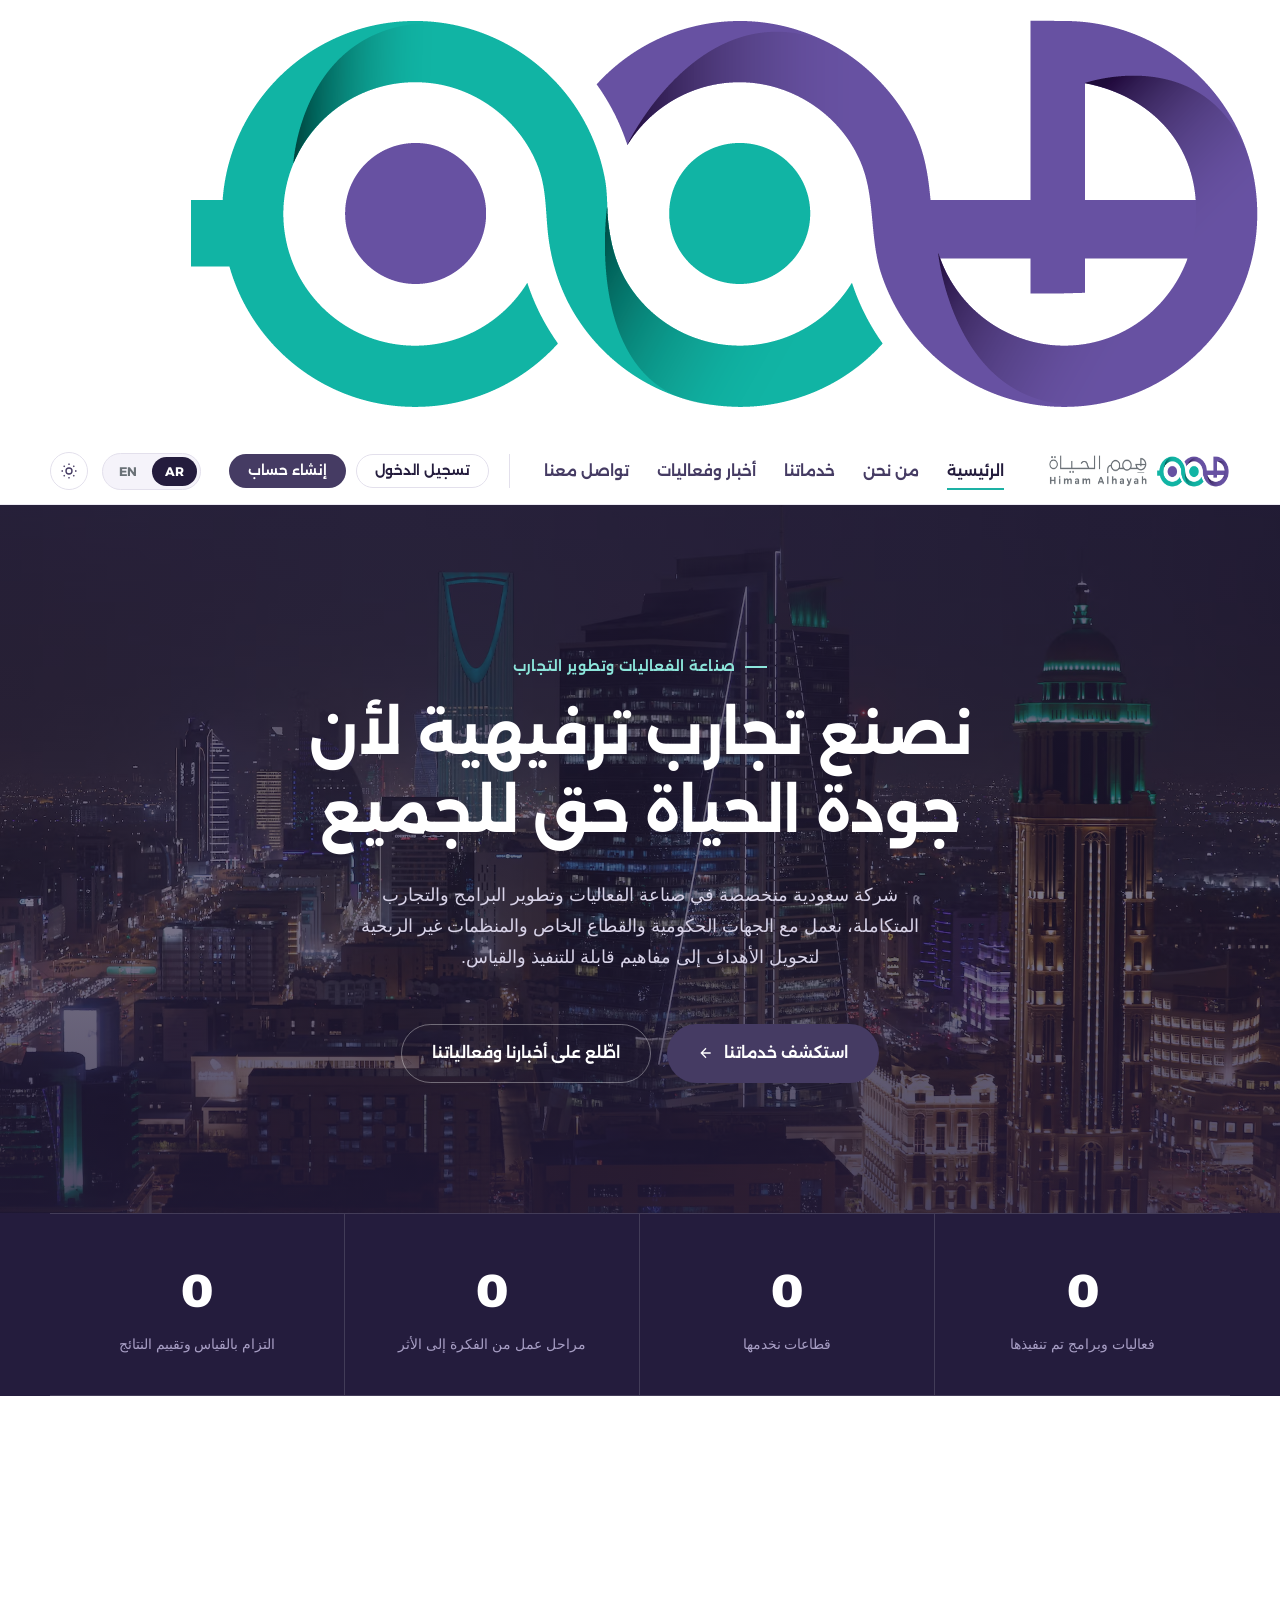
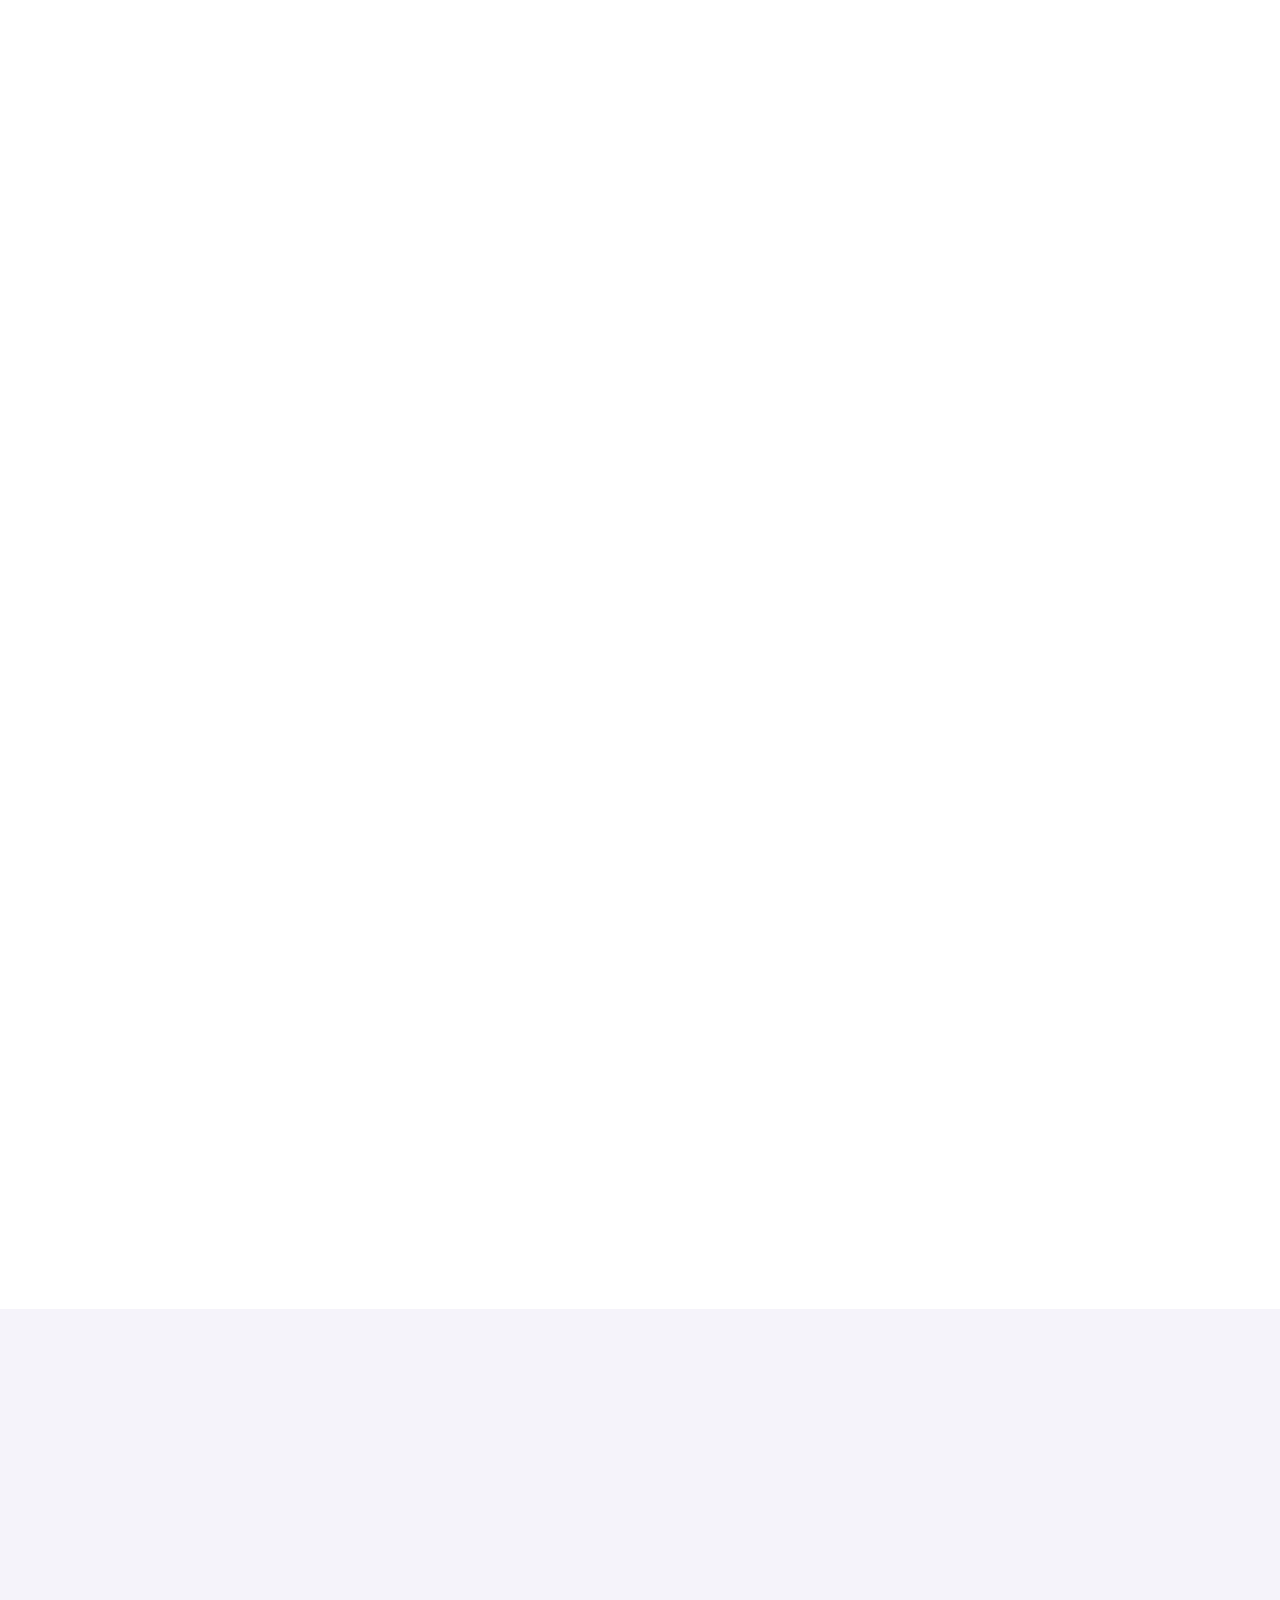
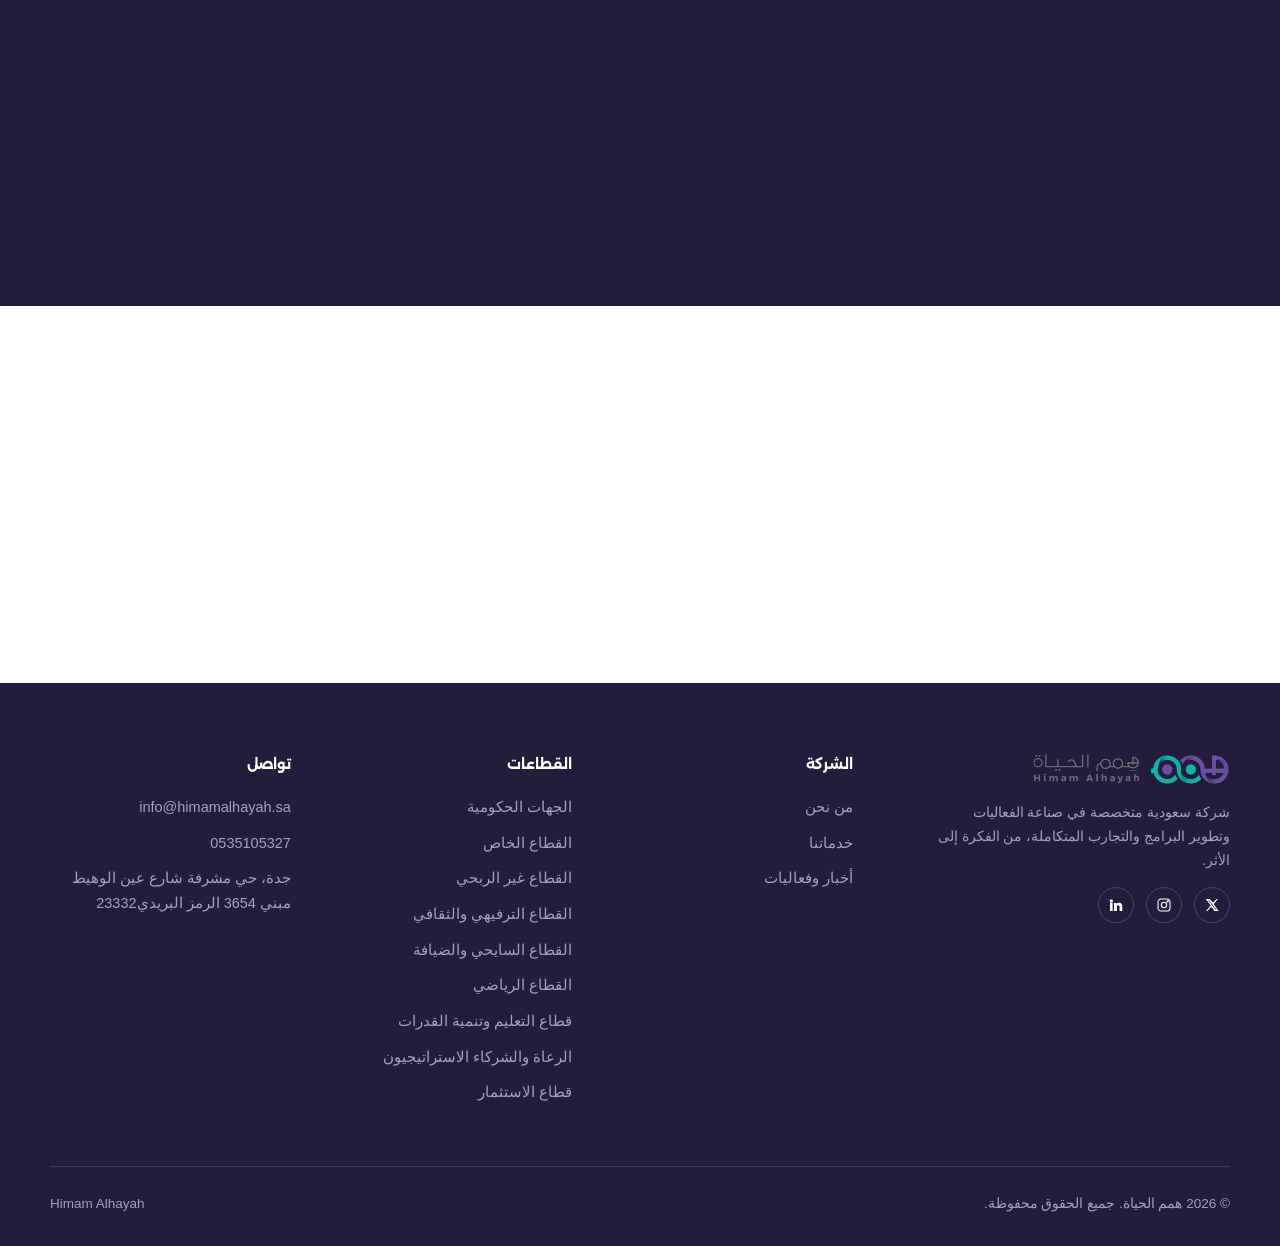
==== commit d911375d: "Add files via upload" ====
--- a/index.html
+++ b/index.html
@@ -44,6 +44,10 @@
       <a href="#sectors">خدماتنا</a>
       <a href="news.html">أخبار وفعاليات</a>
       <a href="contact.html">تواصل معنا</a>
+      <div class="nav-auth">
+        <a href="admin-login.html" class="btn btn-outline nav-btn">تسجيل الدخول</a>
+        <a href="admin-signup.html" class="btn btn-primary nav-btn">إنشاء حساب</a>
+      </div>
     </nav>
     <div class="nav-cta">
       <button class="nav-toggle" aria-label="القائمة"><span></span><span></span><span></span></button>
--- a/css/index.css
+++ b/css/index.css
@@ -87,7 +87,6 @@
 .container{
   max-width:var(--container);
   margin-inline:auto;
-  padding-inline:28px;
 }
 
 @media (prefers-reduced-motion: reduce){
@@ -160,19 +159,21 @@
 .nav-logo{ display:flex; align-items:center; gap:12px; }
 .nav-logo img{ height:34px; width:auto; }
 .nav-links{
-  display:flex; align-items:center; gap:36px;
+  display:flex; align-items:center; gap:28px;
   font-size:15px; font-weight:600; color:var(--ink-soft);
-}
-.nav-links a{ position:relative; padding-block:6px; transition:color .25s; }
-.nav-links a::after{
+  flex-wrap:nowrap;
+  margin-inline-start:44px;
+}
+.nav-links > a{ position:relative; padding-block:6px; transition:color .25s; white-space:nowrap; flex-shrink:0; }
+.nav-links > a::after{
   content:""; position:absolute; right:0; bottom:0; width:0; height:2px;
   background:var(--turquoise); transition:width .3s var(--ease);
 }
-.nav-links a:hover, .nav-links a.active{ color:var(--ink); }
-.nav-links a:hover::after, .nav-links a.active::after{ width:100%; }
-.nav-links-utility{ display:flex; align-items:center; gap:14px; order:99; }
-.nav-auth{ display:flex; align-items:center; gap:10px; }
-.nav-btn{ padding:10px 20px; font-size:14px; }
+.nav-links > a:hover, .nav-links > a.active{ color:var(--ink); }
+.nav-links > a:hover::after, .nav-links > a.active::after{ width:100%; }
+.nav-links-utility{ display:flex; align-items:center; gap:14px; order:99; flex-shrink:0; }
+.nav-auth{ display:flex; align-items:center; gap:10px; margin-inline-start:6px; padding-inline-start:20px; border-inline-start:1px solid var(--line); flex-shrink:0; }
+.nav-btn{ padding:9px 18px; font-size:13.5px; line-height:1; white-space:nowrap; }
 .nav-cta{ display:flex; align-items:center; gap:14px; }
 .nav-toggle{
   display:none; flex-direction:column; gap:5px; background:none; border:0; cursor:pointer; padding:8px;
@@ -195,10 +196,11 @@
 [data-theme="dark"] .theme-toggle .icon-sun{ opacity:0; transform:scale(.5) rotate(40deg); }
 [data-theme="dark"] .theme-toggle .icon-moon{ opacity:1; transform:scale(1) rotate(0); }
 
-@media (max-width:900px){
+@media (max-width:1140px){
   .nav-links{
     position:fixed; inset:64px 0 0 0; background:var(--paper); flex-direction:column;
     justify-content:flex-start; padding:36px 28px; gap:22px; font-size:19px;
+    margin-inline-start:0;
     transform:translateY(-12px); opacity:0; pointer-events:none; transition:all .35s var(--ease);
     overflow-y:auto;
   }
@@ -211,7 +213,8 @@
   }
   .nav-auth{
     flex-direction:column; width:100%; gap:12px;
-    margin-top:auto; padding-top:20px; border-top:1px solid var(--line);
+    margin-top:auto; margin-inline-start:0; padding-top:20px; padding-inline-start:0;
+    border-top:1px solid var(--line); border-inline-start:none;
   }
   .nav-btn{ width:100%; justify-content:center; }
 }
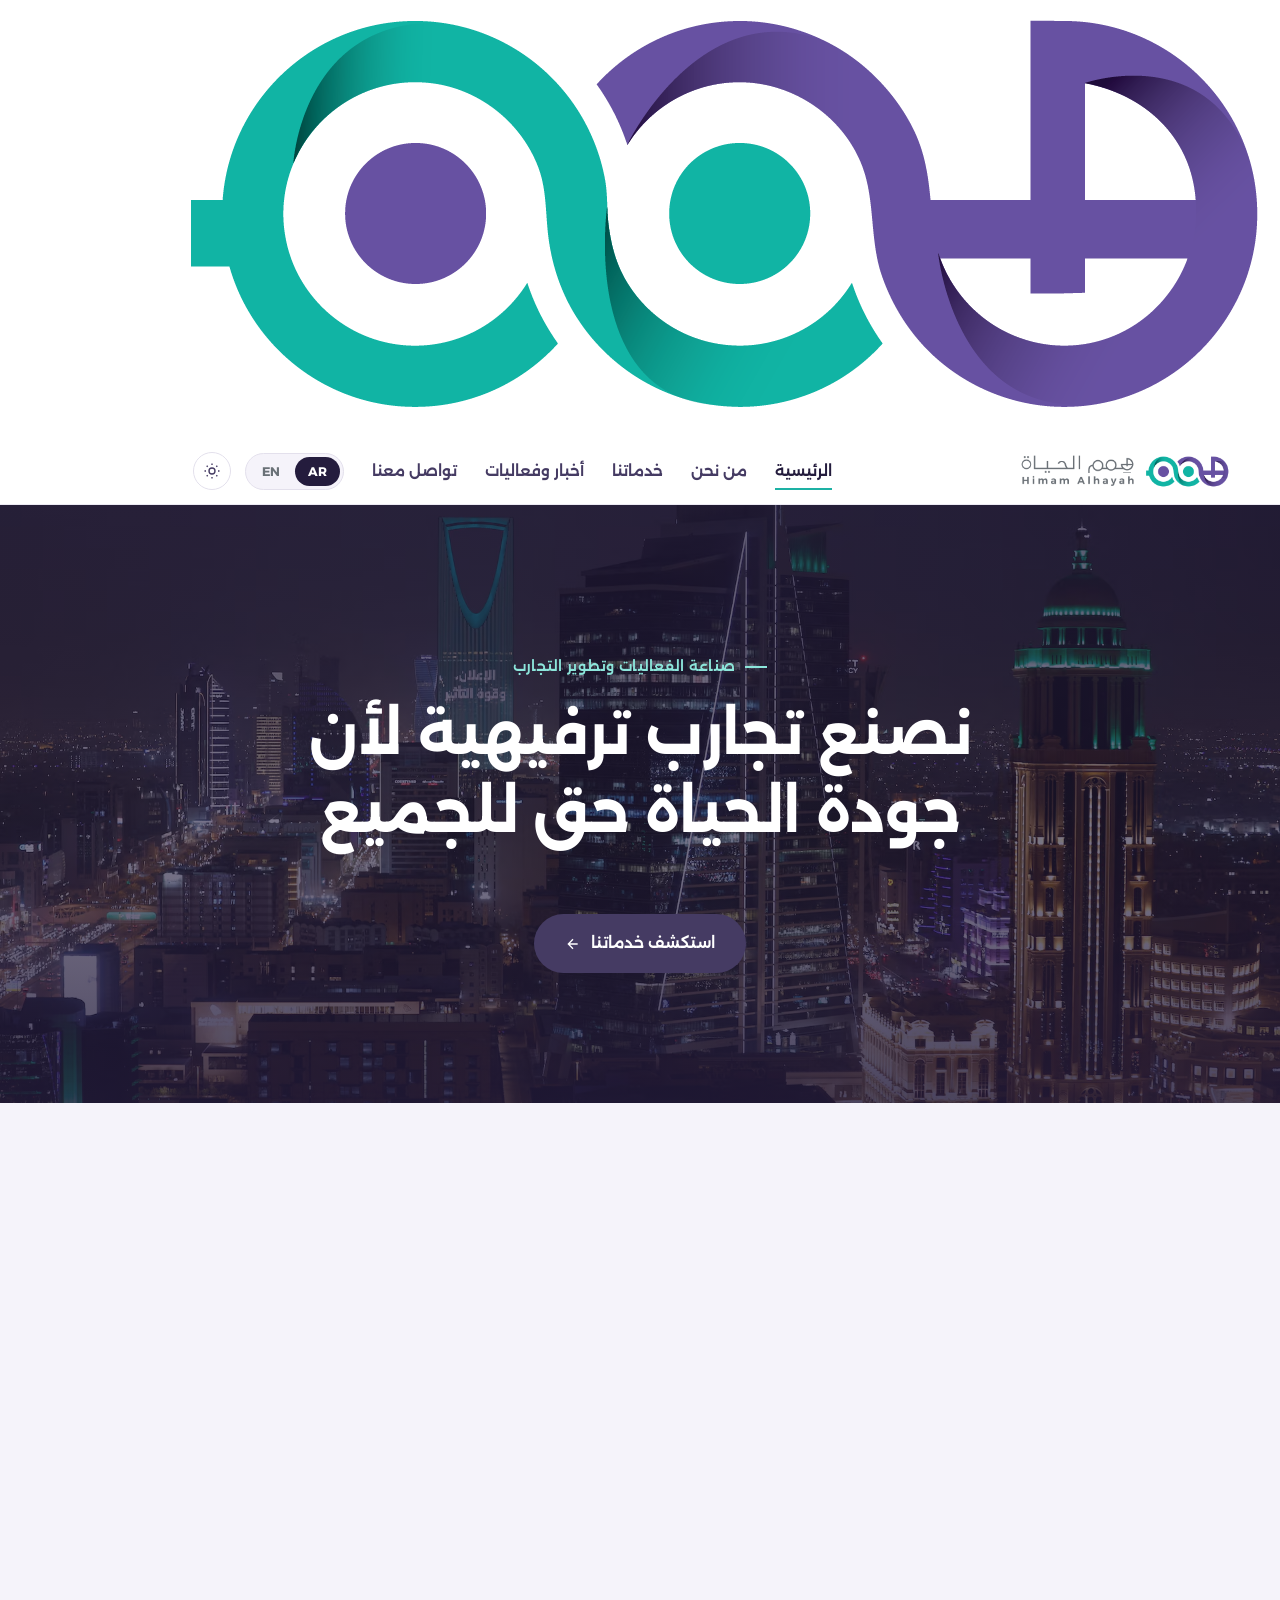
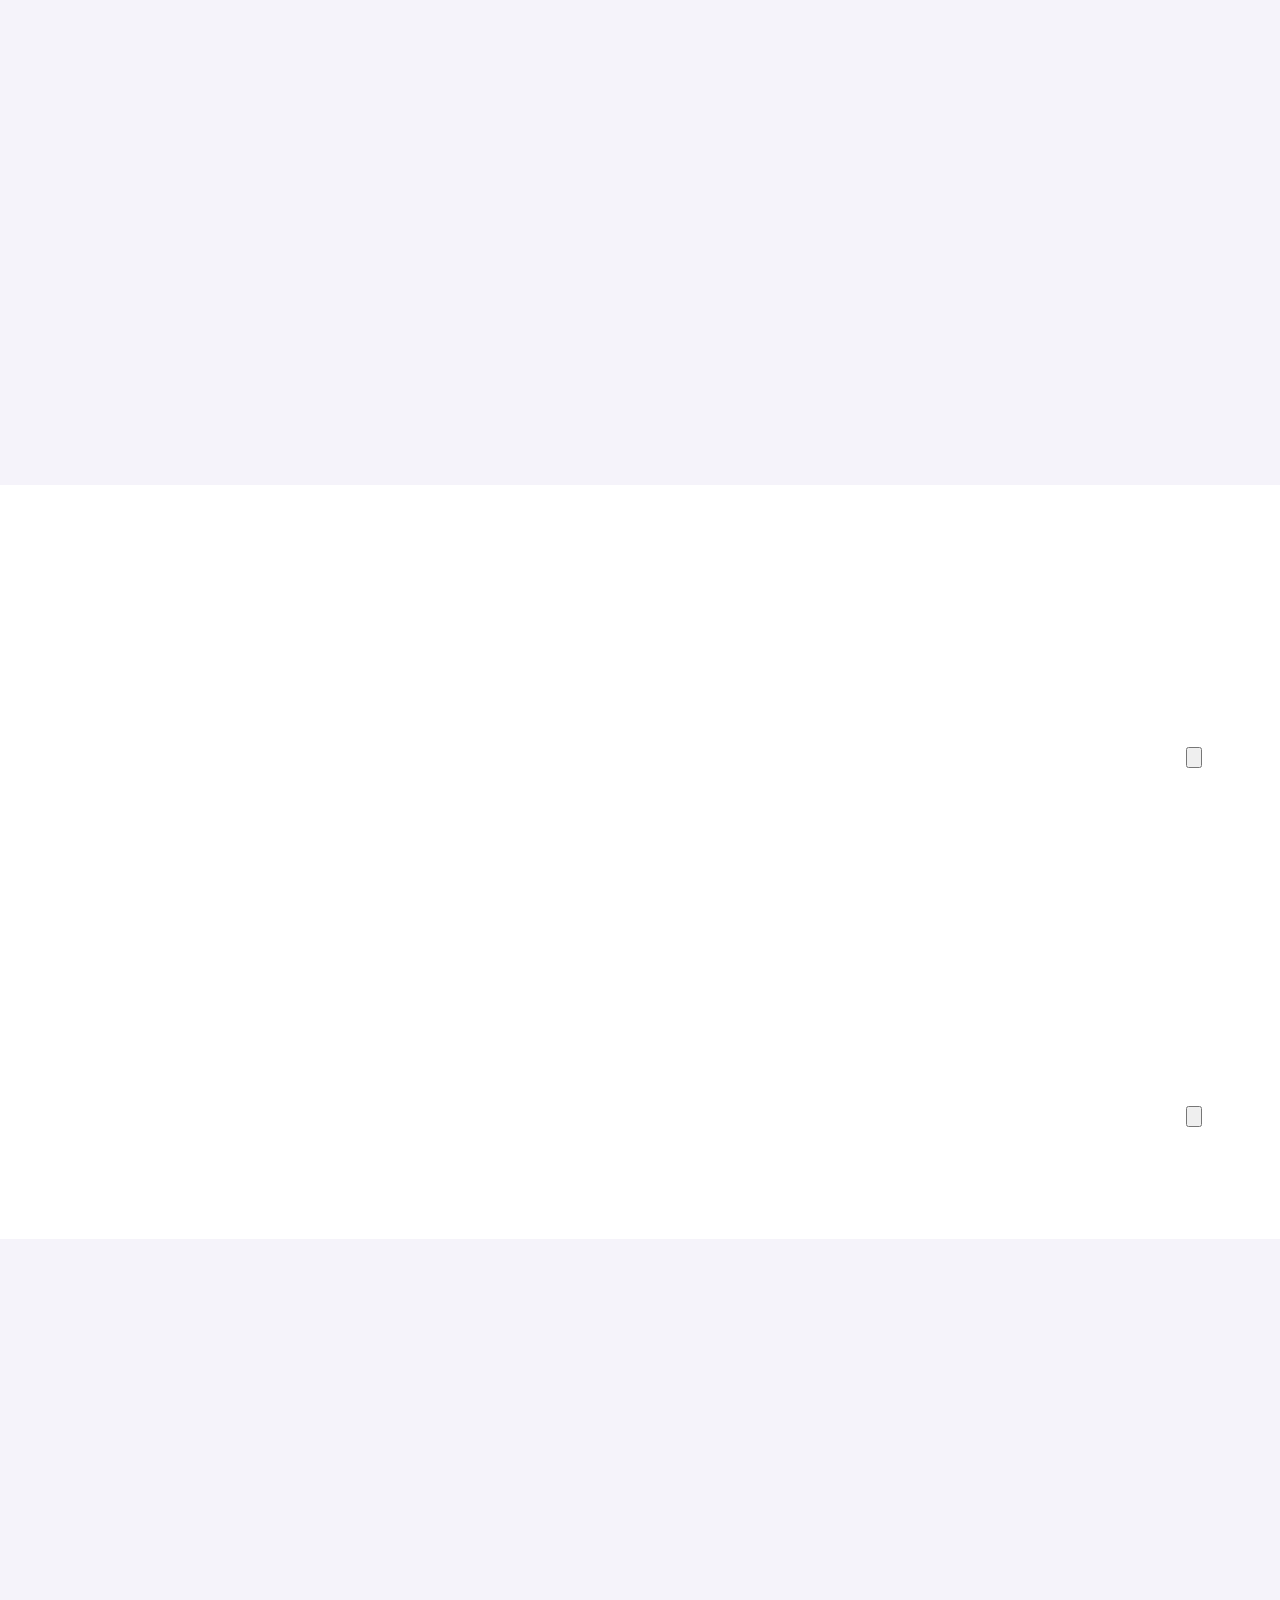
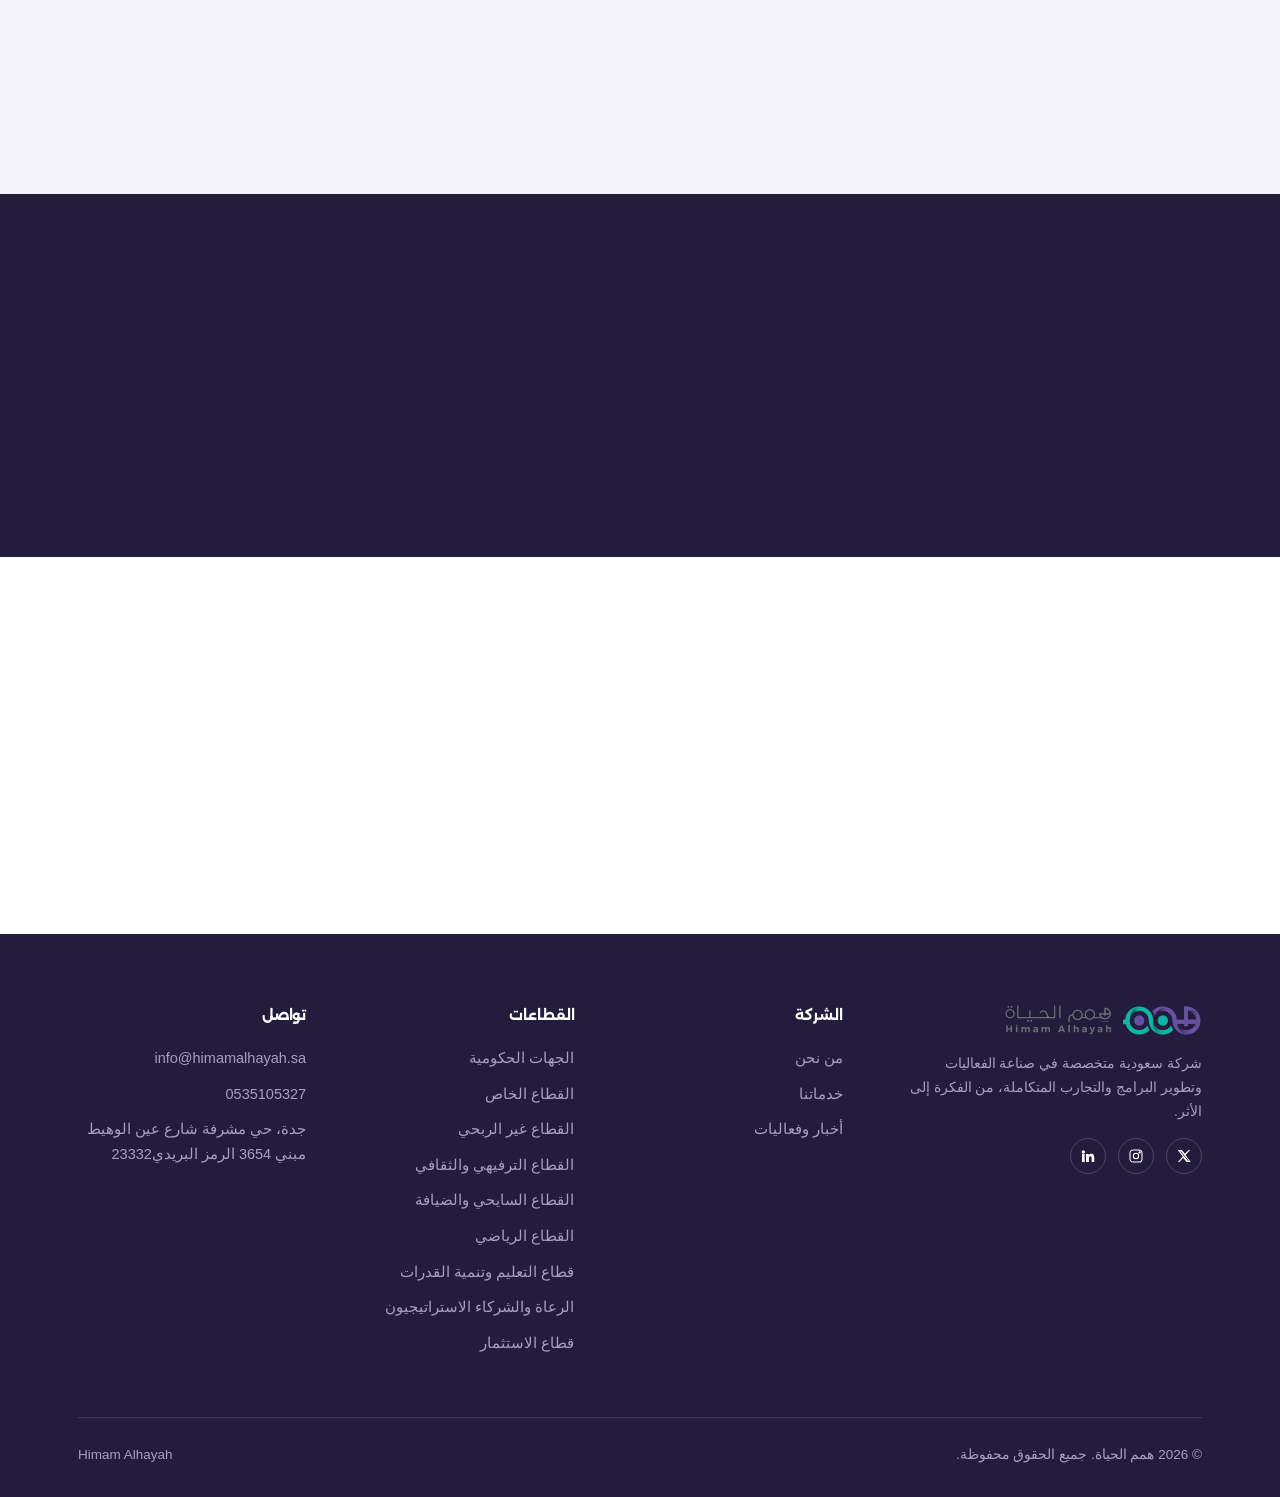
==== commit 09c6dd3a: "Add files via upload" ====
--- a/index.html
+++ b/index.html
@@ -44,10 +44,6 @@
       <a href="#sectors">خدماتنا</a>
       <a href="news.html">أخبار وفعاليات</a>
       <a href="contact.html">تواصل معنا</a>
-      <div class="nav-auth">
-        <a href="admin-login.html" class="btn btn-outline nav-btn">تسجيل الدخول</a>
-        <a href="admin-signup.html" class="btn btn-primary nav-btn">إنشاء حساب</a>
-      </div>
     </nav>
     <div class="nav-cta">
       <button class="nav-toggle" aria-label="القائمة"><span></span><span></span><span></span></button>
@@ -59,7 +55,7 @@
 <section class="home-hero">
   <div class="hero-video-layer" aria-hidden="true">
     <video autoplay muted loop playsinline preload="auto" poster="assets/AEBVVJUESRNZDNWUK6LTNGSGW4.avif">
-      <source src="assets/Comp 1(2).mp" type="video/mp4">
+      <source src="assets/herobg.mp4" type="video/mp4">
     </video>
     <div class="hero-overlay"></div>
   </div>
@@ -67,33 +63,28 @@
   <div class="container home-hero-inner">
     <div class="eyebrow">صناعة الفعاليات وتطوير التجارب</div>
     <h1>نصنع تجارب ترفيهية لأن جودة الحياة حق للجميع</h1>
-    <p class="lede">
-      شركة سعودية متخصصة في صناعة الفعاليات وتطوير البرامج والتجارب المتكاملة، نعمل مع الجهات الحكومية
-      والقطاع الخاص والمنظمات غير الربحية لتحويل الأهداف إلى مفاهيم قابلة للتنفيذ والقياس.
-    </p>
+
     <div class="hero-cta-row">
       <a href="#sectors" class="btn btn-primary">استكشف خدماتنا
         <svg viewBox="0 0 24 24" fill="none" stroke="currentColor" stroke-width="2"><path d="M19 12H5M12 19l-7-7 7-7"/></svg>
       </a>
-      <a href="news.html" class="btn btn-ghost-light">اطّلع على أخبارنا وفعالياتنا</a>
     </div>
   </div>
 
 </section>
 <section class="section-sm bg-ink" style="padding-block:0;">
-  <div class="container">
-    <div class="stats">
-      <div class="stat"><span class="num" data-count="120" data-suffix="+">0</span><span class="lbl">فعاليات وبرامج تم تنفيذها</span></div>
-      <div class="stat"><span class="num" data-count="9">0</span><span class="lbl">قطاعات نخدمها</span></div>
-      <div class="stat"><span class="num" data-count="6">0</span><span class="lbl">مراحل عمل من الفكرة إلى الأثر</span></div>
-      <div class="stat"><span class="num" data-count="100" data-suffix="%">0</span><span class="lbl">التزام بالقياس وتقييم النتائج</span></div>
-    </div>
-  </div>
-</section>
-
-<section>
+
+</section>
+
+<section class="bg-mist">
   <div class="container">
     <div class="about-teaser">
+      <div class="about-teaser-content reveal">
+        <div class="eyebrow">ما نقوم به</div>
+        <h2>تنطلق همم الحياة من همة تسعى إلى تحويل الأفكار والرسائل والأهداف إلى تجارب حقيقية ذات أثر ملموس</h2>
+        <p>نجمع بين التفكير الاستراتيجي والإبداع والتنفيذ المنضبط؛ لنقدم تجارب مترابطة تضع الإنسان في جوهرها، وتنتقل بالفكرة من التصور إلى واقع يُعاش ويُتذكر.</p>
+        <p>ولا تنتهي قيمة التجربة بانتهاء تنفيذها، بل تمتد إلى ما تحققه من نتائج، وما تتركه من أثر يمكن قياسه وتطويره والبناء عليه.</p>
+      </div>
       <div class="about-teaser-media reveal">
         <div class="chairman-frame">
           <img src="assets/chairman-dhafer-alshahrani.png" alt="ظافر الشهراني - رئيس مجلس الإدارة">
@@ -103,34 +94,32 @@
           <span>رئيس مجلس الإدارة</span>
         </div>
       </div>
-      <div class="about-teaser-content reveal">
-        <div class="eyebrow">ما نقوم به</div>
-        <h2>تنقلك همم الحياة من همة تسعى إلى تحويل الأفكار والرسائل والأهداف إلى تجارب حقيقية ذات أثر ملموس</h2>
-        <p>نجمع بين التفكير الاستراتيجي والإبداع والتنفيذ المنضبط؛ لنقدم تجارب مترابطة تضع الإنسان في جوهرها، وتنتقل بالفكرة من التصور إلى واقع يُعاش ويُتذكر.</p>
-        <p>ولا تنتهي قيمة التجربة بانتهاء تنفيذها، بل تمتد إلى ما تحققه من نتائج، وما تتركه من أثر يمكن قياسه وتطويره والبناء عليه.</p>
-        <a href="about.html" class="btn btn-outline">تعرف علينا أكثر
-          <svg viewBox="0 0 24 24" fill="none" stroke="currentColor" stroke-width="2"><path d="M19 12H5M12 19l-7-7 7-7"/></svg>
-        </a>
-      </div>
-    </div>
-  </div>
-</section>
+    </div>
+  </div>
+</section>
+
+
 <section id="sectors">
   <div class="container">
     <div class="head-row reveal">
       <h2>قطاعات الأعمال</h2>
-      <p>مرر لتستكشف القطاعات، وقف على أي بطاقة لتقرأ تفاصيلها.</p>
     </div>
   </div>
   <div class="container sectors-scroll-wrap">
+    <button type="button" class="sectors-arrow sectors-arrow--prev" data-dir="prev" aria-label="القطاعات السابقة">
+      <svg viewBox="0 0 24 24" fill="none" stroke="currentColor" stroke-width="2.2"><path d="M9 6l6 6-6 6"/></svg>
+    </button>
     <div class="sectors-scroll reveal">
 
       <div class="sector-card">
         <div class="flip-inner">
           <div class="flip-front">
-            <span class="n">01</span>
-            <h3>الجهات الحكومية والهيئات</h3>
-            <p class="muted">فعاليات ومبادرات وطنية تخدم رؤية القطاع وتصل رسالته للجمهور المستهدف بدقة.</p>
+            <img class="sector-img" src="assets/sectors/s1.JPG" alt="الجهات الحكومية والهيئات" loading="lazy">
+            <div class="sector-front-overlay"></div>
+            <div class="sector-front-label">
+              <span class="n">01</span>
+              <h3>الجهات الحكومية والهيئات</h3>
+            </div>
           </div>
           <div class="flip-back">
             <span class="n">01</span>
@@ -143,9 +132,12 @@
       <div class="sector-card">
         <div class="flip-inner">
           <div class="flip-front">
-            <span class="n">02</span>
-            <h3>القطاع الخاص والعلامات التجارية</h3>
-            <p class="muted">تجارب علامة تجارية وبرامج تسويقية تُترجم أهداف العمل إلى تجربة ملموسة.</p>
+            <img class="sector-img" src="assets/sectors/s2.jpg" alt="القطاع الخاص والعلامات التجارية" loading="lazy">
+            <div class="sector-front-overlay"></div>
+            <div class="sector-front-label">
+              <span class="n">02</span>
+              <h3>القطاع الخاص والعلامات التجارية</h3>
+            </div>
           </div>
           <div class="flip-back">
             <span class="n">02</span>
@@ -158,9 +150,12 @@
       <div class="sector-card">
         <div class="flip-inner">
           <div class="flip-front">
-            <span class="n">03</span>
-            <h3>القطاع غير الربحي</h3>
-            <p class="muted">برامج مجتمعية وفعاليات توعوية مصممة لتحقيق أثر حقيقي وقابل للقياس.</p>
+            <img class="sector-img" src="assets/sectors/s3.jpg" alt="القطاع غير الربحي" loading="lazy">
+            <div class="sector-front-overlay"></div>
+            <div class="sector-front-label">
+              <span class="n">03</span>
+              <h3>القطاع غير الربحي</h3>
+            </div>
           </div>
           <div class="flip-back">
             <span class="n">03</span>
@@ -173,9 +168,12 @@
       <div class="sector-card">
         <div class="flip-inner">
           <div class="flip-front">
-            <span class="n">04</span>
-            <h3>القطاع الترفيهي والثقافي</h3>
-            <p class="muted">برامج مجتمعية وفعاليات توعوية مصممة لتحقيق أثر حقيقي وقابل للقياس.</p>
+            <img class="sector-img" src="assets/sectors/s4.jpeg" alt="القطاع الترفيهي والثقافي" loading="lazy">
+            <div class="sector-front-overlay"></div>
+            <div class="sector-front-label">
+              <span class="n">04</span>
+              <h3>القطاع الترفيهي والثقافي</h3>
+            </div>
           </div>
           <div class="flip-back">
             <span class="n">04</span>
@@ -188,9 +186,12 @@
       <div class="sector-card">
         <div class="flip-inner">
           <div class="flip-front">
-            <span class="n">05</span>
-            <h3>القطاع السياحي والضيافة</h3>
-            <p class="muted">برامج مجتمعية وفعاليات توعوية مصممة لتحقيق أثر حقيقي وقابل للقياس.</p>
+            <img class="sector-img" src="assets/sectors/s5.jpg" alt="القطاع السياحي والضيافة" loading="lazy">
+            <div class="sector-front-overlay"></div>
+            <div class="sector-front-label">
+              <span class="n">05</span>
+              <h3>القطاع السياحي والضيافة</h3>
+            </div>
           </div>
           <div class="flip-back">
             <span class="n">05</span>
@@ -203,9 +204,12 @@
       <div class="sector-card">
         <div class="flip-inner">
           <div class="flip-front">
-            <span class="n">06</span>
-            <h3>القطاع الرياضي</h3>
-            <p class="muted">برامج مجتمعية وفعاليات توعوية مصممة لتحقيق أثر حقيقي وقابل للقياس.</p>
+            <img class="sector-img" src="assets/sectors/s6.jpg" alt="القطاع الرياضي" loading="lazy">
+            <div class="sector-front-overlay"></div>
+            <div class="sector-front-label">
+              <span class="n">06</span>
+              <h3>القطاع الرياضي</h3>
+            </div>
           </div>
           <div class="flip-back">
             <span class="n">06</span>
@@ -218,9 +222,12 @@
       <div class="sector-card">
         <div class="flip-inner">
           <div class="flip-front">
-            <span class="n">07</span>
-            <h3>قطاع التعليم وتنمية القدرات</h3>
-            <p class="muted">برامج مجتمعية وفعاليات توعوية مصممة لتحقيق أثر حقيقي وقابل للقياس.</p>
+            <img class="sector-img" src="assets/sectors/s7.JPG" alt="قطاع التعليم وتنمية القدرات" loading="lazy">
+            <div class="sector-front-overlay"></div>
+            <div class="sector-front-label">
+              <span class="n">07</span>
+              <h3>قطاع التعليم وتنمية القدرات</h3>
+            </div>
           </div>
           <div class="flip-back">
             <span class="n">07</span>
@@ -233,9 +240,12 @@
       <div class="sector-card">
         <div class="flip-inner">
           <div class="flip-front">
-            <span class="n">08</span>
-            <h3>الرعاة والشركاء الاستراتيجيون</h3>
-            <p class="muted">برامج مجتمعية وفعاليات توعوية مصممة لتحقيق أثر حقيقي وقابل للقياس.</p>
+            <img class="sector-img" src="assets/sectors/s8.jpg" alt="الرعاة والشركاء الاستراتيجيون" loading="lazy">
+            <div class="sector-front-overlay"></div>
+            <div class="sector-front-label">
+              <span class="n">08</span>
+              <h3>الرعاة والشركاء الاستراتيجيون</h3>
+            </div>
           </div>
           <div class="flip-back">
             <span class="n">08</span>
@@ -248,9 +258,12 @@
       <div class="sector-card">
         <div class="flip-inner">
           <div class="flip-front">
-            <span class="n">09</span>
-            <h3>قطاع الاستثمار</h3>
-            <p class="muted">برامج مجتمعية وفعاليات توعوية مصممة لتحقيق أثر حقيقي وقابل للقياس.</p>
+            <img class="sector-img" src="assets/sectors/s9.jpg" alt="قطاع الاستثمار" loading="lazy">
+            <div class="sector-front-overlay"></div>
+            <div class="sector-front-label">
+              <span class="n">09</span>
+              <h3>قطاع الاستثمار</h3>
+            </div>
           </div>
           <div class="flip-back">
             <span class="n">09</span>
@@ -261,25 +274,29 @@
       </div>
 
     </div>
+    <button type="button" class="sectors-arrow sectors-arrow--next" data-dir="next" aria-label="القطاعات التالية">
+      <svg viewBox="0 0 24 24" fill="none" stroke="currentColor" stroke-width="2.2"><path d="M15 6l-6 6 6 6"/></svg>
+    </button>
   </div>
 </section>
 <section class="bg-mist">
   <div class="container">
     <div class="head-row reveal">
-      <h2>أحدث فعاليات همم الحياة</h2>
+      <h2>أحدث و فعاليات همم الحياة</h2>
       <a href="news.html" class="btn btn-outline">عرض الكل
         <svg viewBox="0 0 24 24" fill="none" stroke="currentColor" stroke-width="2"><path d="M19 12H5M12 19l-7-7 7-7"/></svg>
       </a>
     </div>
     <div class="grid grid-3">
 
-      <a href="news.html" class="news-card reveal">
-        <div class="news-thumb news-thumb--1">
-          <span class="news-play">
+      <div class="news-card reveal">
+        <div class="news-thumb news-thumb--1" data-video-id="AFF3UljE3GI" role="button" tabindex="0" aria-label="تشغيل فيديو: همم الحياة تشارك في فعاليات موسم الرياض">
+          <img src="https://img.youtube.com/vi/AFF3UljE3GI/hqdefault.jpg" alt="" loading="lazy">
+          <button type="button" class="news-play" aria-hidden="true" tabindex="-1">
             <svg viewBox="0 0 24 24" fill="currentColor"><path d="M8 5v14l11-7z"/></svg>
-          </span>
-        </div>
-        <div class="news-card-body">
+          </button>
+        </div>
+        <a href="news-single.html" class="news-card-body">
           <span class="news-date">
             <svg viewBox="0 0 24 24" fill="none" stroke="currentColor" stroke-width="1.8"><circle cx="12" cy="12" r="10"/><path d="M12 6v6l4 2"/></svg>
             12 يوليو 2026
@@ -288,16 +305,17 @@
           <span class="news-more">اقرأ المزيد
             <svg viewBox="0 0 24 24" fill="none" stroke="currentColor" stroke-width="2"><path d="M19 12H5M12 19l-7-7 7-7"/></svg>
           </span>
-        </div>
-      </a>
-
-      <a href="news.html" class="news-card reveal">
-        <div class="news-thumb news-thumb--2">
-          <span class="news-play">
+        </a>
+      </div>
+
+      <div class="news-card reveal">
+        <div class="news-thumb news-thumb--2" data-video-id="5bgT4uaJYgg" role="button" tabindex="0" aria-label="تشغيل فيديو: إطلاق برنامج تدريبي لتنمية القدرات">
+          <img src="https://img.youtube.com/vi/5bgT4uaJYgg/hqdefault.jpg" alt="" loading="lazy">
+          <button type="button" class="news-play" aria-hidden="true" tabindex="-1">
             <svg viewBox="0 0 24 24" fill="currentColor"><path d="M8 5v14l11-7z"/></svg>
-          </span>
-        </div>
-        <div class="news-card-body">
+          </button>
+        </div>
+        <a href="news-single.html" class="news-card-body">
           <span class="news-date">
             <svg viewBox="0 0 24 24" fill="none" stroke="currentColor" stroke-width="1.8"><circle cx="12" cy="12" r="10"/><path d="M12 6v6l4 2"/></svg>
             28 يونيو 2026
@@ -306,16 +324,17 @@
           <span class="news-more">اقرأ المزيد
             <svg viewBox="0 0 24 24" fill="none" stroke="currentColor" stroke-width="2"><path d="M19 12H5M12 19l-7-7 7-7"/></svg>
           </span>
-        </div>
-      </a>
-
-      <a href="news.html" class="news-card reveal">
-        <div class="news-thumb news-thumb--3">
-          <span class="news-play">
+        </a>
+      </div>
+
+      <div class="news-card reveal">
+        <div class="news-thumb news-thumb--3" data-video-id="FbsArEsIy0Q" role="button" tabindex="0" aria-label="تشغيل فيديو: توقيع شراكة استراتيجية مع إحدى الجهات الحكومية">
+          <img src="https://img.youtube.com/vi/FbsArEsIy0Q/hqdefault.jpg" alt="" loading="lazy">
+          <button type="button" class="news-play" aria-hidden="true" tabindex="-1">
             <svg viewBox="0 0 24 24" fill="currentColor"><path d="M8 5v14l11-7z"/></svg>
-          </span>
-        </div>
-        <div class="news-card-body">
+          </button>
+        </div>
+        <a href="news-single.html" class="news-card-body">
           <span class="news-date">
             <svg viewBox="0 0 24 24" fill="none" stroke="currentColor" stroke-width="1.8"><circle cx="12" cy="12" r="10"/><path d="M12 6v6l4 2"/></svg>
             15 يونيو 2026
@@ -324,27 +343,9 @@
           <span class="news-more">اقرأ المزيد
             <svg viewBox="0 0 24 24" fill="none" stroke="currentColor" stroke-width="2"><path d="M19 12H5M12 19l-7-7 7-7"/></svg>
           </span>
-        </div>
-      </a>
-
-    </div>
-  </div>
-</section>
- 
-
-<section class="bg-mist section-sm">
-  <div class="container">
-    <div class="head-row reveal">
-      <h2>شركاؤنا</h2>
-      <p>نفخر بشراكتنا مع نخبة من الجهات والمؤسسات في مختلف القطاعات.</p>
-    </div>
-    <div class="logo-grid reveal">
-      <div class="logo-tile"><svg viewBox="0 0 24 24" fill="none" stroke="currentColor" stroke-width="1.5"><rect x="3" y="7" width="18" height="13" rx="2"/><path d="M8 7V5a2 2 0 0 1 2-2h4a2 2 0 0 1 2 2v2"/><path d="M3 12h18"/></svg></div>
-      <div class="logo-tile"><svg viewBox="0 0 24 24" fill="none" stroke="currentColor" stroke-width="1.5"><rect x="3" y="7" width="18" height="13" rx="2"/><path d="M8 7V5a2 2 0 0 1 2-2h4a2 2 0 0 1 2 2v2"/><path d="M3 12h18"/></svg></div>
-      <div class="logo-tile"><svg viewBox="0 0 24 24" fill="none" stroke="currentColor" stroke-width="1.5"><rect x="3" y="7" width="18" height="13" rx="2"/><path d="M8 7V5a2 2 0 0 1 2-2h4a2 2 0 0 1 2 2v2"/><path d="M3 12h18"/></svg></div>
-      <div class="logo-tile"><svg viewBox="0 0 24 24" fill="none" stroke="currentColor" stroke-width="1.5"><rect x="3" y="7" width="18" height="13" rx="2"/><path d="M8 7V5a2 2 0 0 1 2-2h4a2 2 0 0 1 2 2v2"/><path d="M3 12h18"/></svg></div>
-      <div class="logo-tile"><svg viewBox="0 0 24 24" fill="none" stroke="currentColor" stroke-width="1.5"><rect x="3" y="7" width="18" height="13" rx="2"/><path d="M8 7V5a2 2 0 0 1 2-2h4a2 2 0 0 1 2 2v2"/><path d="M3 12h18"/></svg></div>
-      <div class="logo-tile"><svg viewBox="0 0 24 24" fill="none" stroke="currentColor" stroke-width="1.5"><rect x="3" y="7" width="18" height="13" rx="2"/><path d="M8 7V5a2 2 0 0 1 2-2h4a2 2 0 0 1 2 2v2"/><path d="M3 12h18"/></svg></div>
+        </a>
+      </div>
+
     </div>
   </div>
 </section>
@@ -355,14 +356,37 @@
       <div class="eyebrow">الحدث الأكبر القادم</div>
       <h2>منظومة الترفيه لذوي الإعاقة</h2>
     </div>
-    <div class="video-embed reveal">
-      <iframe
-        src="https://www.youtube.com/embed/VIDEO_ID"
-        title="الحدث الأكبر القادم - منظومة الترفيه لذوي الإعاقة"
-        loading="lazy"
-        allow="accelerometer; autoplay; clipboard-write; encrypted-media; gyroscope; picture-in-picture; web-share"
-        allowfullscreen>
-      </iframe>
+    <div class="video-embed reveal" data-video-id="CO_EE1X9Oh4" role="button" tabindex="0" aria-label="تشغيل فيديو: الحدث الأكبر القادم - منظومة الترفيه لذوي الإعاقة">
+      <img src="https://img.youtube.com/vi/CO_EE1X9Oh4/hqdefault.jpg" alt="" loading="lazy">
+      <button type="button" class="video-embed-play" aria-hidden="true" tabindex="-1">
+        <svg viewBox="0 0 24 24" fill="currentColor"><path d="M8 5v14l11-7z"/></svg>
+      </button>
+    </div>
+  </div>
+</section>
+ 
+
+<section class="bg-mist section-sm">
+  <div class="container">
+    <div class="head-row reveal">
+      <h2>شركاؤنا</h2>
+    </div>
+    <div class="logo-grid reveal">
+      <div class="logo-tile"><svg viewBox="0 0 24 24" fill="none" stroke="currentColor" stroke-width="1.5"><rect x="3" y="7" width="18" height="13" rx="2"/><path d="M8 7V5a2 2 0 0 1 2-2h4a2 2 0 0 1 2 2v2"/><path d="M3 12h18"/></svg></div>
+      <div class="logo-tile"><svg viewBox="0 0 24 24" fill="none" stroke="currentColor" stroke-width="1.5"><rect x="3" y="7" width="18" height="13" rx="2"/><path d="M8 7V5a2 2 0 0 1 2-2h4a2 2 0 0 1 2 2v2"/><path d="M3 12h18"/></svg></div>
+      <div class="logo-tile"><svg viewBox="0 0 24 24" fill="none" stroke="currentColor" stroke-width="1.5"><rect x="3" y="7" width="18" height="13" rx="2"/><path d="M8 7V5a2 2 0 0 1 2-2h4a2 2 0 0 1 2 2v2"/><path d="M3 12h18"/></svg></div>
+      <div class="logo-tile"><svg viewBox="0 0 24 24" fill="none" stroke="currentColor" stroke-width="1.5"><rect x="3" y="7" width="18" height="13" rx="2"/><path d="M8 7V5a2 2 0 0 1 2-2h4a2 2 0 0 1 2 2v2"/><path d="M3 12h18"/></svg></div>
+      <div class="logo-tile"><svg viewBox="0 0 24 24" fill="none" stroke="currentColor" stroke-width="1.5"><rect x="3" y="7" width="18" height="13" rx="2"/><path d="M8 7V5a2 2 0 0 1 2-2h4a2 2 0 0 1 2 2v2"/><path d="M3 12h18"/></svg></div>
+      <div class="logo-tile"><svg viewBox="0 0 24 24" fill="none" stroke="currentColor" stroke-width="1.5"><rect x="3" y="7" width="18" height="13" rx="2"/><path d="M8 7V5a2 2 0 0 1 2-2h4a2 2 0 0 1 2 2v2"/><path d="M3 12h18"/></svg></div>
+    </div>
+  </div>
+</section>
+
+<section class="bg-ink">
+  <div class="container">
+    <div class="why-block reveal" style="max-width:820px; margin-inline:auto; text-align:center;">
+      <div class="eyebrow" style="justify-content:center; color:#8CE6DB;">لماذا همم الحياة؟</div>
+      <p style="color:rgba(255,255,255,.85); font-size:17px; line-height:1.9; margin:0;">لأن همم الحياة لا تقدّم حلولاً جاهزة، بل تبدأ بفهم أهداف الجهة واحتياجات جمهورها، ثم تحوّل الأفكار إلى تجارب مدروسة وخطط قابلة للتنفيذ ومخرجات قابلة للقياس، ونوحّد جهود الفرق والشركاء ضمن نطاق واضح يضمن جودة التنفيذ وكفاءة التشغيل واستدامة الأثر.</p>
     </div>
   </div>
 </section>
--- a/css/index.css
+++ b/css/index.css
@@ -87,6 +87,7 @@
 .container{
   max-width:var(--container);
   margin-inline:auto;
+  padding-inline:28px;
 }
 
 @media (prefers-reduced-motion: reduce){
@@ -155,6 +156,8 @@
 .nav{
   display:flex; align-items:center; justify-content:space-between;
   padding-block:14px;
+  padding-inline:0px !important;
+
 }
 .nav-logo{ display:flex; align-items:center; gap:12px; }
 .nav-logo img{ height:34px; width:auto; }
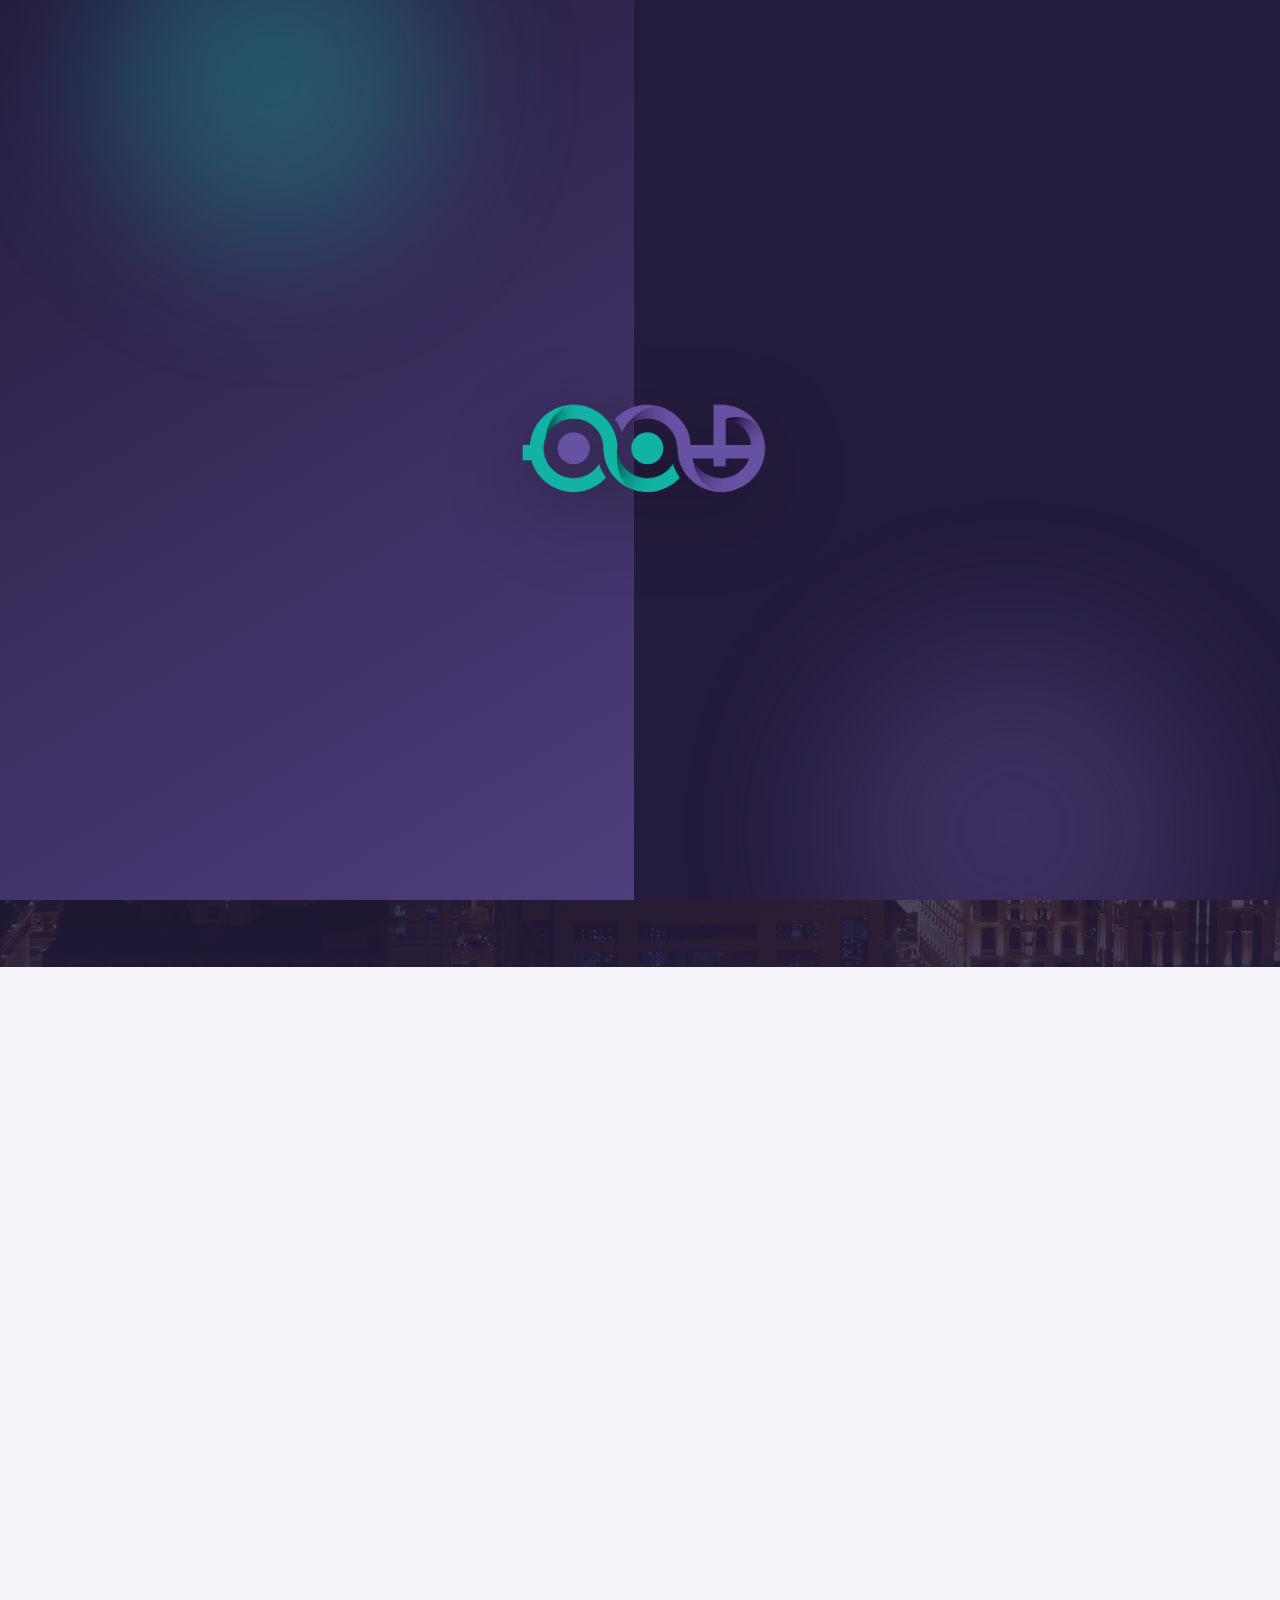
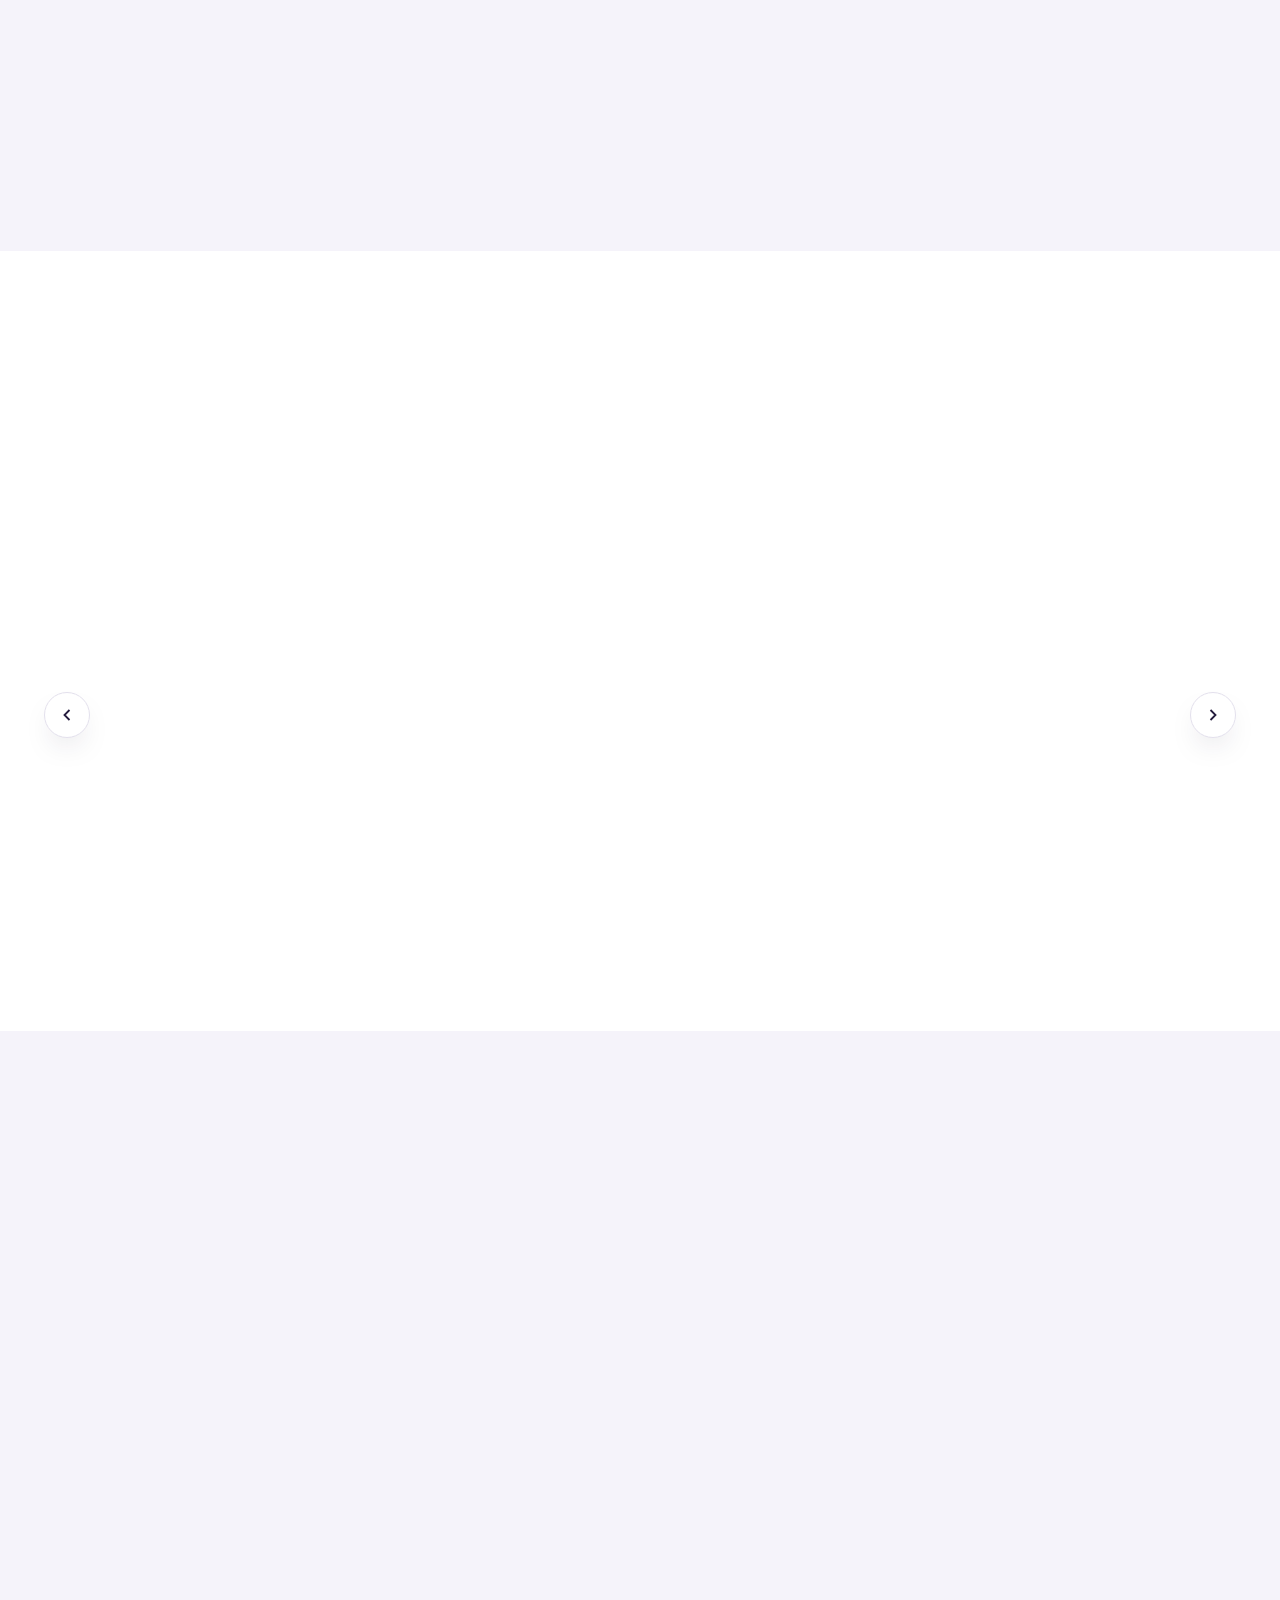
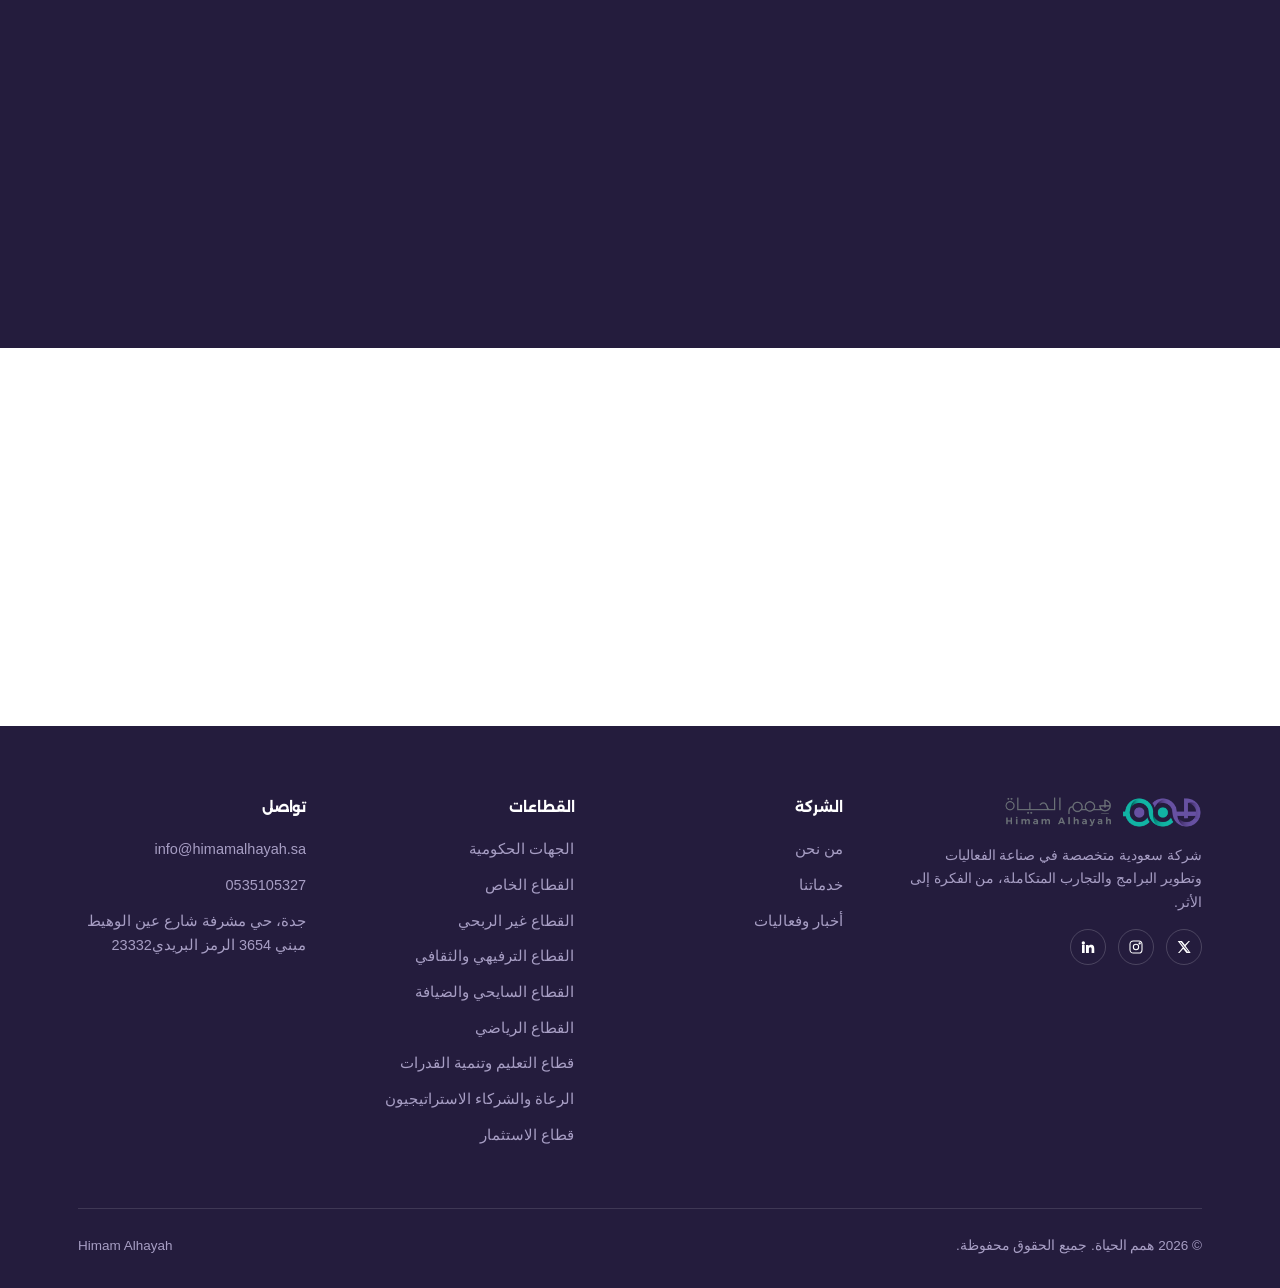
==== commit 695525cb: "Add files via upload" ====
--- a/index.html
+++ b/index.html
@@ -116,13 +116,13 @@
           <div class="flip-front">
             <img class="sector-img" src="assets/sectors/s1.JPG" alt="الجهات الحكومية والهيئات" loading="lazy">
             <div class="sector-front-overlay"></div>
-            <div class="sector-front-label">
-              <span class="n">01</span>
+            <span class="sector-num">01</span>
+            <div class="sector-front-label">
               <h3>الجهات الحكومية والهيئات</h3>
             </div>
           </div>
           <div class="flip-back">
-            <span class="n">01</span>
+            <span class="sector-num">01</span>
             <h3>الجهات الحكومية والهيئات</h3>
             <p>نطور المبادرات والفعاليات والبرامج والمشروعات التي تدعم الأهداف المؤسسية والمجتمعية وتخدم المستفيدين ضمن تجربة واضحة ومنظمة تراعي الحوكمة وتنوع الجمهور وقابلية قياس النتائج.</p>
           </div>
@@ -134,13 +134,13 @@
           <div class="flip-front">
             <img class="sector-img" src="assets/sectors/s2.jpg" alt="القطاع الخاص والعلامات التجارية" loading="lazy">
             <div class="sector-front-overlay"></div>
-            <div class="sector-front-label">
-              <span class="n">02</span>
+            <span class="sector-num">02</span>
+            <div class="sector-front-label">
               <h3>القطاع الخاص والعلامات التجارية</h3>
             </div>
           </div>
           <div class="flip-back">
-            <span class="n">02</span>
+            <span class="sector-num">02</span>
             <h3>القطاع الخاص والعلامات التجارية</h3>
             <p>نصمم تجارب تساعد الشركات والعلامات التجارية على ترجمة أهدافها ورسائلها إلى تفاعل حقيقي مع العملاء والموظفين والشركاء.</p>
           </div>
@@ -152,13 +152,13 @@
           <div class="flip-front">
             <img class="sector-img" src="assets/sectors/s3.jpg" alt="القطاع غير الربحي" loading="lazy">
             <div class="sector-front-overlay"></div>
-            <div class="sector-front-label">
-              <span class="n">03</span>
+            <span class="sector-num">03</span>
+            <div class="sector-front-label">
               <h3>القطاع غير الربحي</h3>
             </div>
           </div>
           <div class="flip-back">
-            <span class="n">03</span>
+            <span class="sector-num">03</span>
             <h3>القطاع غير الربحي</h3>
             <p>نساعد القطاعات غير الربحية على تحويل رسالتها وأهدافها المجتمعية إلى برامج ومبادرات وتجارب تصل للمستفيدين والداعمين والمتطوعين بوضوح، وتدعم المشاركة والاستفادة ضمن الموارد المتاحة.</p>
           </div>
@@ -170,13 +170,13 @@
           <div class="flip-front">
             <img class="sector-img" src="assets/sectors/s4.jpeg" alt="القطاع الترفيهي والثقافي" loading="lazy">
             <div class="sector-front-overlay"></div>
-            <div class="sector-front-label">
-              <span class="n">04</span>
+            <span class="sector-num">04</span>
+            <div class="sector-front-label">
               <h3>القطاع الترفيهي والثقافي</h3>
             </div>
           </div>
           <div class="flip-back">
-            <span class="n">04</span>
+            <span class="sector-num">04</span>
             <h3>القطاع الترفيهي والثقافي</h3>
             <p>نطور فعاليات وتجارب تجمع بين المحتوى والإبداع والتفاعل، وتقدم للجمهور رحلة متماسكة تتناسب مع طبيعة المشروع وسياقه الثقافي والترفيهي.</p>
           </div>
@@ -188,13 +188,13 @@
           <div class="flip-front">
             <img class="sector-img" src="assets/sectors/s5.jpg" alt="القطاع السياحي والضيافة" loading="lazy">
             <div class="sector-front-overlay"></div>
-            <div class="sector-front-label">
-              <span class="n">05</span>
+            <span class="sector-num">05</span>
+            <div class="sector-front-label">
               <h3>القطاع السياحي والضيافة</h3>
             </div>
           </div>
           <div class="flip-back">
-            <span class="n">05</span>
+            <span class="sector-num">05</span>
             <h3>القطاع السياحي والضيافة</h3>
             <p>نصمم تجارب الزوار والوجهات والبرامج السياحية بما يعزز وضوح الرحلة وجودة التفاعل، ويربط المكان بقصته وهويته وجمهوره المستهدف.</p>
           </div>
@@ -206,13 +206,13 @@
           <div class="flip-front">
             <img class="sector-img" src="assets/sectors/s6.jpg" alt="القطاع الرياضي" loading="lazy">
             <div class="sector-front-overlay"></div>
-            <div class="sector-front-label">
-              <span class="n">06</span>
+            <span class="sector-num">06</span>
+            <div class="sector-front-label">
               <h3>القطاع الرياضي</h3>
             </div>
           </div>
           <div class="flip-back">
-            <span class="n">06</span>
+            <span class="sector-num">06</span>
             <h3>القطاع الرياضي</h3>
             <p>نطور الفعاليات والبرامج والتجارب الجماهيرية المصاحبة للأنشطة والبطولات الرياضية بما يدعم المشاركة ويعزز ارتباط الجمهور بالحدث أو النادي أو الجهة المنظمة.</p>
           </div>
@@ -224,13 +224,13 @@
           <div class="flip-front">
             <img class="sector-img" src="assets/sectors/s7.JPG" alt="قطاع التعليم وتنمية القدرات" loading="lazy">
             <div class="sector-front-overlay"></div>
-            <div class="sector-front-label">
-              <span class="n">07</span>
+            <span class="sector-num">07</span>
+            <div class="sector-front-label">
               <h3>قطاع التعليم وتنمية القدرات</h3>
             </div>
           </div>
           <div class="flip-back">
-            <span class="n">07</span>
+            <span class="sector-num">07</span>
             <h3>قطاع التعليم وتنمية القدرات</h3>
             <p>نطور برامج وتجارب تعليمية وتدريبية تجمع بين المعرفة والتطبيق والمشاركة، وتحوّل المحتوى الترفيهي إلى رحلة تعلّم أكثر وضوحًا وتفاعلًا.</p>
           </div>
@@ -242,13 +242,13 @@
           <div class="flip-front">
             <img class="sector-img" src="assets/sectors/s8.jpg" alt="الرعاة والشركاء الاستراتيجيون" loading="lazy">
             <div class="sector-front-overlay"></div>
-            <div class="sector-front-label">
-              <span class="n">08</span>
+            <span class="sector-num">08</span>
+            <div class="sector-front-label">
               <h3>الرعاة والشركاء الاستراتيجيون</h3>
             </div>
           </div>
           <div class="flip-back">
-            <span class="n">08</span>
+            <span class="sector-num">08</span>
             <h3>الرعاة والشركاء الاستراتيجيون</h3>
             <p>يمثل الرعاة والشركاء فئة ممتدة عبر مختلف القطاعات، وليست قطاعًا مستقلًا، وتعمل همم الحياة على تطوير فرص مشاركة وظهور وتفاعل ترتبط بأهداف الشراكة وطبيعة الجمهور، وتندمج داخل التجربة بصورة طبيعية.</p>
           </div>
@@ -260,13 +260,13 @@
           <div class="flip-front">
             <img class="sector-img" src="assets/sectors/s9.jpg" alt="قطاع الاستثمار" loading="lazy">
             <div class="sector-front-overlay"></div>
-            <div class="sector-front-label">
-              <span class="n">09</span>
+            <span class="sector-num">09</span>
+            <div class="sector-front-label">
               <h3>قطاع الاستثمار</h3>
             </div>
           </div>
           <div class="flip-back">
-            <span class="n">09</span>
+            <span class="sector-num">09</span>
             <h3>قطاع الاستثمار</h3>
             <p>نطور الملتقيات والبرامج والتجارب التي تجمع رواد الأعمال والمستثمرين والجهات الداعمة، وتساعد على تحويل الأفكار والفرص إلى مسارات أوضح للتواصل والتقييم والبناء.</p>
           </div>
--- a/css/index.css
+++ b/css/index.css
@@ -65,10 +65,6 @@
 }
 a{ color:inherit; 
   text-decoration:none; 
-}
-.home-hero-inner h1 {
-  font-size:clamp(34px,5vw,58px); 
-  line-height:1.40;
 }
 
 ul{ 
@@ -124,10 +120,13 @@
   transition:transform .35s var(--ease), background .3s, color .3s, border-color .3s, box-shadow .3s;
 }
 .btn-primary{
-  background:var(--ink-soft);
+  background:var(--purple-600);
   color:#fff;
 }
-.btn-primary:hover{ background:var(--purple-600); transform:translateY(-2px); box-shadow:0 14px 30px -12px var(--ink-soft); }
+.btn-primary:hover{
+   background:var(--purple);
+   transform:translateY(-2px);
+   box-shadow:0 14px 30px -12px rgba(105,82,161,.55); }
 .btn-outline{
   border-color:var(--line);
   color:var(--ink);
@@ -241,7 +240,10 @@
 .head-row{
   display:flex; justify-content:space-between; align-items:flex-end; gap:40px; margin-bottom:56px;
 }
-.head-row h2{ font-size:clamp(28px,3.4vw,42px); max-width:640px; }
+.head-row h2{ 
+  font-size:clamp(28px,3.4vw,42px); max-width:640px; 
+  color:var(--purple-600);
+}
 .head-row p{ max-width:380px; color:var(--charcoal); margin:0; }
 
 .grid{ display:grid; gap:26px; }
@@ -356,22 +358,81 @@
 
 
 .home-hero{
-  padding-block:150px 130px;
+  height:100vh;
+  min-height:560px;
+  max-height:980px;
+  padding-block:0;
+  display:flex;
+  flex-direction:column;
+  justify-content:flex-end;
   position:relative;
   overflow:hidden;
   background:var(--ink);
   isolation:isolate;
 }
 
+.hero-video-layer{
+  position:absolute;
+  inset:0;
+  z-index:0;
+  overflow:hidden;
+  pointer-events:none;
+}
+.hero-video-layer video{
+  position:absolute;
+  top:50%;
+  left:50%;
+  width:100vw;
+  height:56.25vw; 
+  min-height:100%;
+  min-width:177.78vh; 
+  transform:translate(-50%,-50%);
+  object-fit:cover;
+  border:0;
+  pointer-events:none;
+}
+.hero-overlay{
+  position:absolute;
+  inset:0;
+  background:linear-gradient(180deg, rgba(36,28,61,.45) 0%, rgba(36,28,61,.35) 40%, rgba(36,28,61,.88) 100%);
+}
+
+.home-hero .container.home-hero-inner{
+  position:relative;
+  z-index:2;
+  display:flex;
+  flex-direction:column;
+  align-items:flex-start;
+  text-align:right;
+  max-width:640px;
+  margin-inline:0 auto;
+  padding-bottom:80px;
+}
+.home-hero-inner .eyebrow{ color:#8CE6DB; justify-content:flex-start; }
+.home-hero-inner .eyebrow::before{ background:#8CE6DB; }
+.home-hero-inner h1{
+  color:#fff;
+  font-size:clamp(28px,3.6vw,44px);
+  line-height:1.4;
+}
+.home-hero-inner .lede{
+  font-size:16.5px;
+  max-width:520px;
+  color:#d8d3e8;
+}
+.hero-cta-row{ display:flex; gap:14px; margin-top:26px; flex-wrap:wrap; justify-content:flex-start; }
+.hero-cta-row .btn{ padding:13px 26px; font-size:14.5px; }
+.capability-grid{ margin-top:8px; }
+
 .about-teaser{
   display:grid;
-  grid-template-columns: .85fr 1.15fr;
+  grid-template-columns: 1.15fr .85fr;
   gap:64px;
   align-items:center;
 }
 @media (max-width:900px){ .about-teaser{ grid-template-columns:1fr; gap:36px; } }
 
-.about-teaser-media{ position:relative; }
+.about-teaser-media{ position:relative; display:flex; flex-direction:column; gap:16px; }
 .chairman-frame{
   border-radius:var(--radius);
   overflow:hidden;
@@ -382,19 +443,20 @@
 .chairman-frame img{ width:100%; height:100%; object-fit:cover; }
 .chairman-frame .placeholder-icon{ width:30%; height:30%; color:rgba(255,255,255,.5); }
 .chairman-tag{
-  position:absolute; right:20px; left:20px; bottom:20px;
-  background:rgba(255,255,255,.92);
-  backdrop-filter:blur(10px);
+  position:static;
+  background:var(--paper);
+  border:1px solid var(--line);
   border-radius:var(--radius-sm);
   padding:16px 20px;
 }
-[data-theme="dark"] .chairman-tag{ background:rgba(20,16,31,.85); }
-.chairman-tag strong{ display:block; color:var(--ink); font-size:15.5px; font-weight:700; }
+[data-theme="dark"] .chairman-tag{ background:var(--mist-2); }
+.chairman-tag strong{ display:block; color:var(--purple-600); font-size:15.5px; font-weight:700; }
 .chairman-tag span{ display:block; color:var(--charcoal); font-size:13px; margin-top:2px; }
 
 .about-teaser-content h2{
   font-size:clamp(24px,2.7vw,34px);
   line-height:1.55;
+  color: var(--purple-600);
 }
 .about-teaser-content p{
   color:var(--charcoal);
@@ -402,7 +464,6 @@
 }
 .about-teaser-content .btn{ margin-top:10px; }
 
-/* ============ Events / News cards ============ */
 .news-card{
   display:flex; flex-direction:column;
   background:#fff; border:1px solid var(--line); border-radius:var(--radius);
@@ -412,20 +473,30 @@
 .news-card:hover{ transform:translateY(-6px); box-shadow:0 30px 50px -30px rgba(36,28,61,.25); border-color:transparent; }
 .news-thumb{
   position:relative; aspect-ratio:16/9; overflow:hidden; flex-shrink:0;
-  display:flex; align-items:center; justify-content:center;
-}
-.news-thumb img{ width:100%; height:100%; object-fit:cover; }
+  align-items:center; justify-content:center;
+  cursor:pointer;
+}
+.news-thumb img{ width:100%; height:100%; object-fit:cover; transition:transform .5s var(--ease); }
+.news-card:hover .news-thumb img{ transform:scale(1.05); }
+.news-thumb::after{
+  content:""; position:absolute; inset:0;
+  background:linear-gradient(180deg, rgba(20,16,31,0) 45%, rgba(20,16,31,.45) 100%);
+  pointer-events:none;
+}
+.news-thumb iframe{ position:absolute; inset:0; width:100%; height:100%; border:0; }
 .news-thumb--1{ background:linear-gradient(160deg,#6952A1,#4A3876); }
 .news-thumb--2{ background:linear-gradient(160deg,#1DB1A4,#158F85); }
 .news-thumb--3{ background:linear-gradient(160deg,#241C3D,#453B63); }
 .news-play{
+  position:relative; z-index:1;
   width:56px; height:56px; border-radius:50%;
   background:rgba(255,255,255,.92); color:var(--purple-ink);
+  border:0; padding:0; cursor:pointer;
   display:flex; align-items:center; justify-content:center;
-  transition:transform .3s var(--ease);
+  transition:transform .3s var(--ease), background .3s;
 }
 .news-play svg{ width:20px; height:20px; margin-inline-start:2px; }
-.news-card:hover .news-play{ transform:scale(1.08); }
+.news-card:hover .news-play{ transform:scale(1.08); background:#fff; }
 .news-card-body{ padding:26px; display:flex; flex-direction:column; gap:12px; flex:1; }
 .news-date{
   display:inline-flex; align-items:center; gap:6px;
@@ -446,7 +517,6 @@
 .news-card:hover .news-more{ color:var(--purple); }
 .news-card:hover .news-more svg{ transform:translateX(-4px); }
 
-/* ============ Next big event: video ============ */
 .event-head{ text-align:center; max-width:720px; margin-inline:auto; margin-bottom:40px; }
 .event-head .eyebrow{ color:#8CE6DB; justify-content:center; }
 .event-head .eyebrow::before{ background:#8CE6DB; }
@@ -455,10 +525,30 @@
   position:relative; aspect-ratio:16/9;
   border-radius:var(--radius); overflow:hidden;
   box-shadow:0 40px 70px -30px rgba(0,0,0,.55);
+  cursor:pointer;
+  display:flex; align-items:center; justify-content:center;
+  background:var(--purple-ink);
+}
+.video-embed img{ position:absolute; inset:0; width:100%; height:100%; object-fit:cover; transition:transform .5s var(--ease); }
+.video-embed:hover img{ transform:scale(1.03); }
+.video-embed::after{
+  content:""; position:absolute; inset:0;
+  background:linear-gradient(180deg, rgba(20,16,31,.15) 0%, rgba(20,16,31,.55) 100%);
+  pointer-events:none;
 }
 .video-embed iframe{ position:absolute; inset:0; width:100%; height:100%; border:0; }
-
-/* ============ Partners logo grid ============ */
+.video-embed-play{
+  position:relative; z-index:1;
+  width:84px; height:84px; border-radius:50%;
+  background:rgba(255,255,255,.92); color:var(--purple-ink);
+  border:0; padding:0; cursor:pointer;
+  display:flex; align-items:center; justify-content:center;
+  transition:transform .3s var(--ease), background .3s;
+  box-shadow:0 20px 40px -14px rgba(0,0,0,.5);
+}
+.video-embed-play svg{ width:32px; height:32px; margin-inline-start:3px; }
+.video-embed:hover .video-embed-play{ transform:scale(1.08); background:#fff; }
+
 .logo-grid{
   display:grid; grid-template-columns:repeat(6,1fr); gap:20px;
 }
@@ -475,58 +565,32 @@
 .logo-tile img{ max-height:100%; width:auto; object-fit:contain; }
 
 
-.hero-video-layer{
-  position:absolute;
-  inset:0;
-  z-index:0;
-  overflow:hidden;
-}
-.hero-video-layer video{
-  position:absolute;
-  inset:0;
-  width:100%;
-  height:100%;
-  object-fit:cover;
-  object-position:center;
-}
-.hero-overlay{
-  position:absolute;
-  inset:0;
-  background:linear-gradient(180deg, rgba(36,28,61,.72) 0%, rgba(36,28,61,.6) 55%, rgba(36,28,61,.82) 100%);
-}
-
-.home-hero-inner{
-  position:relative;
-  z-index:2;
-  display:flex;
-  flex-direction:column;
-  align-items:center;
-  text-align:center;
-  max-width:760px;
-  margin-inline:auto;
-}
-.home-hero-inner .eyebrow{ color:#8CE6DB; justify-content:center; }
-.home-hero-inner .eyebrow::before{ background:#8CE6DB; }
-.home-hero-inner h1{
-  color:#fff;
-  font-size:clamp(34px,5vw,58px);
-  line-height:1.35;
-}
-.home-hero-inner .lede{
-  font-size:18px;
-  max-width:560px;
-  color:#d8d3e8;
-}
-.hero-cta-row{ display:flex; gap:16px; margin-top:34px; flex-wrap:wrap; justify-content:center; }
-.capability-grid{ margin-top:8px; }
   .sector-card{
-    flex:0 0 300px;
-    height:300px;
+    flex:0 0 calc((100% - 48px) / 3);
+    height:380px;
     perspective:1200px;
   }
-
-/* ============ Sectors: horizontal scroll ============ */
+  @media (max-width:980px){ .sector-card{ flex-basis:calc((100% - 24px) / 2); height:340px; } }
+  @media (max-width:640px){ .sector-card{ flex-basis:86%; height:320px; } }
+
 .sectors-scroll-wrap{ position:relative; }
+.sectors-arrow{
+  position:absolute; top:50%; transform:translateY(-50%);
+  width:46px; height:46px; border-radius:50%;
+  background:var(--paper); border:1px solid var(--line); color:var(--ink);
+  display:flex; align-items:center; justify-content:center;
+  cursor:pointer; z-index:5; box-shadow:0 14px 30px -14px rgba(36,28,61,.35);
+  transition:all .25s;
+}
+.sectors-arrow:hover{ background:var(--purple); border-color:var(--purple); color:#fff; }
+.sectors-arrow svg{ width:20px; height:20px; }
+.sectors-arrow--prev{ right:-6px; }
+.sectors-arrow--next{ left:-6px; }
+@media (max-width:1240px){
+  .sectors-arrow--prev{ right:6px; }
+  .sectors-arrow--next{ left:6px; }
+}
+@media (max-width:760px){ .sectors-arrow{ display:none; } }
 .sectors-scroll{
   display:flex;
   gap:24px;
@@ -540,7 +604,6 @@
 }
 .sectors-scroll::-webkit-scrollbar{ display:none; height:0; }
 
-/* ============ Flip card mechanics ============ */
 .flip-inner{
   position:relative;
   width:100%; height:100%;
@@ -562,9 +625,22 @@
   overflow:hidden;
 }
 .flip-front{
-  background:#fff;
+  background:linear-gradient(160deg, var(--purple) 0%, var(--turquoise-600) 100%);
   border:1px solid var(--line);
-}
+  padding:0;
+  justify-content:flex-end;
+}
+.sector-img{
+  position:absolute; inset:0; width:100%; height:100%; object-fit:cover;
+}
+.sector-front-overlay{
+  position:absolute; inset:0;
+  background:linear-gradient(180deg, rgba(36,28,61,0) 32%, rgba(36,28,61,.85) 100%);
+}
+.sector-front-label{
+  position:relative; z-index:1; padding:24px;
+}
+.sector-front-label h3{ color:#fff; font-size:18px; margin:0; }
 .flip-back{
   background:linear-gradient(160deg, var(--purple) 0%, var(--turquoise-600) 100%);
   color:#fff;
@@ -573,9 +649,23 @@
 }
 .flip-back h3{ color:#fff; font-size:18px; }
 .flip-back p{ color:rgba(255,255,255,.92); font-size:14.5px; margin:0; line-height:1.75; }
-.flip-back .n{ color:rgba(255,255,255,.7); }
-.flip-front .n{ font-size:13px; color:var(--turquoise-600); font-weight:700; }
-/* ===== Dark mode component overrides ===== */
+
+
+.sector-num{
+  position:absolute; top:16px; left:50%; transform:translateX(-50%);
+  z-index:2;
+  display:inline-flex; align-items:center; justify-content:center;
+  min-width:34px; height:34px; padding:0 4px;
+  border-radius:50%;
+  background:rgba(255,255,255,.16);
+  border:1px solid rgba(255,255,255,.35);
+  backdrop-filter:blur(6px);
+  color:#fff; font-size:13px; font-weight:700; letter-spacing:.02em;
+}
+.flip-back .sector-num{
+  position:absolute; top:24px; left:50%; transform:translateX(-50%);
+  background:rgba(255,255,255,.14); border-color:rgba(255,255,255,.3);
+}
 [data-theme="dark"] .nav-links{ background:var(--paper); }
 [data-theme="dark"] .card{ background:var(--mist); }
 [data-theme="dark"] .process-step .badge{ background:var(--mist); }
@@ -583,5 +673,6 @@
 [data-theme="dark"] select,
 [data-theme="dark"] textarea{ background:var(--mist); color:var(--ink); border-color:var(--line); }
 [data-theme="dark"] .stat .lbl{ color:#c9c1de; }
-[data-theme="dark"] .flip-front{ background:var(--mist); border-color:var(--line); }
-[data-theme="dark"] .logo-tile{ background:var(--mist); border-color:var(--line); }+[data-theme="dark"] .flip-front{ border-color:var(--line); }
+[data-theme="dark"] .logo-tile{ background:var(--mist); border-color:var(--line); }
+[data-theme="dark"] .news-card{ background:var(--mist); border-color:var(--line); }
--- a/css/splash.css
+++ b/css/splash.css
@@ -0,0 +1,118 @@
+
+html.splash-active,
+html.splash-active body{
+  height:100%;
+  overflow:hidden;
+}
+
+.splash-screen{
+  position:fixed;
+  inset:0;
+  z-index:9999;
+  display:flex;
+  align-items:center;
+  justify-content:center;
+  overflow:hidden;
+  background:var(--purple-ink);
+}
+
+.splash-panel{
+  position:absolute;
+  inset:0;
+  width:50%;
+  height:100%;
+  transition:transform .95s cubic-bezier(.22,.68,0,1);
+  will-change:transform;
+}
+.splash-panel--left{
+  left:0;
+  background:linear-gradient(150deg, var(--purple-ink) 0%, var(--purple-600) 120%);
+}
+.splash-panel--right{
+  left:auto;
+  right:0;
+  background:linear-gradient(150deg, var(--purple-ink) 0%, var(--turquoise-600) 130%);
+}
+
+.splash-glow{
+  position:absolute;
+  border-radius:50%;
+  filter:blur(70px);
+  opacity:.35;
+  pointer-events:none;
+  animation:splashDrift 7s ease-in-out infinite;
+}
+.splash-glow--a{
+  width:340px; height:340px;
+  background:var(--turquoise);
+  top:-90px; left:8%;
+}
+.splash-glow--b{
+  width:380px; height:380px;
+  background:var(--purple);
+  bottom:-120px; right:6%;
+  animation-delay:-3.2s;
+}
+@keyframes splashDrift{
+  0%, 100%{ transform:translate(0,0) scale(1); }
+  50%{ transform:translate(18px,-22px) scale(1.06); }
+}
+
+.splash-logo-wrap{
+  position:relative;
+  z-index:2;
+  width:min(46vw, 260px);
+  aspect-ratio:1145 / 438;
+  opacity:0;
+  transform:scale(.82);
+  animation:splashLogoIn 1s cubic-bezier(.22,.68,0,1) .2s forwards;
+}
+.splash-logo{
+  width:100%;
+  height:100%;
+  object-fit:contain;
+  display:block;
+  filter:drop-shadow(0 22px 40px rgba(10,6,20,.45));
+}
+@keyframes splashLogoIn{
+  0%{ opacity:0; transform:scale(.82) translateY(6px); }
+  100%{ opacity:1; transform:scale(1) translateY(0); }
+}
+
+.splash-logo-wrap::after{
+  content:"";
+  position:absolute;
+  inset:0;
+  background:linear-gradient(115deg, transparent 42%, rgba(255,255,255,.55) 50%, transparent 58%);
+  background-size:340% 100%;
+  background-position:120% 0;
+  mix-blend-mode:overlay;
+  opacity:0;
+  animation:splashSweep 1.1s ease .95s forwards;
+}
+@keyframes splashSweep{
+  0%{ background-position:120% 0; opacity:1; }
+  85%{ opacity:1; }
+  100%{ background-position:-40% 0; opacity:0; }
+}
+
+.splash-screen.is-leaving .splash-panel--left{ transform:translateX(-101%); }
+.splash-screen.is-leaving .splash-panel--right{ transform:translateX(101%); }
+.splash-screen.is-leaving .splash-logo-wrap{
+  transition:opacity .45s ease, transform .45s ease;
+  opacity:0;
+  transform:scale(1.06);
+}
+.splash-screen.is-hidden{ display:none; }
+
+.splash-screen.reduced,
+.splash-screen.reduced *{
+  animation:none !important;
+  transition:opacity .25s ease !important;
+}
+.splash-screen.reduced .splash-logo-wrap{ opacity:1; transform:none; }
+.splash-screen.reduced.is-leaving{ opacity:0; }
+
+@media (max-width:640px){
+  .splash-logo-wrap{ width:min(58vw, 220px); }
+}
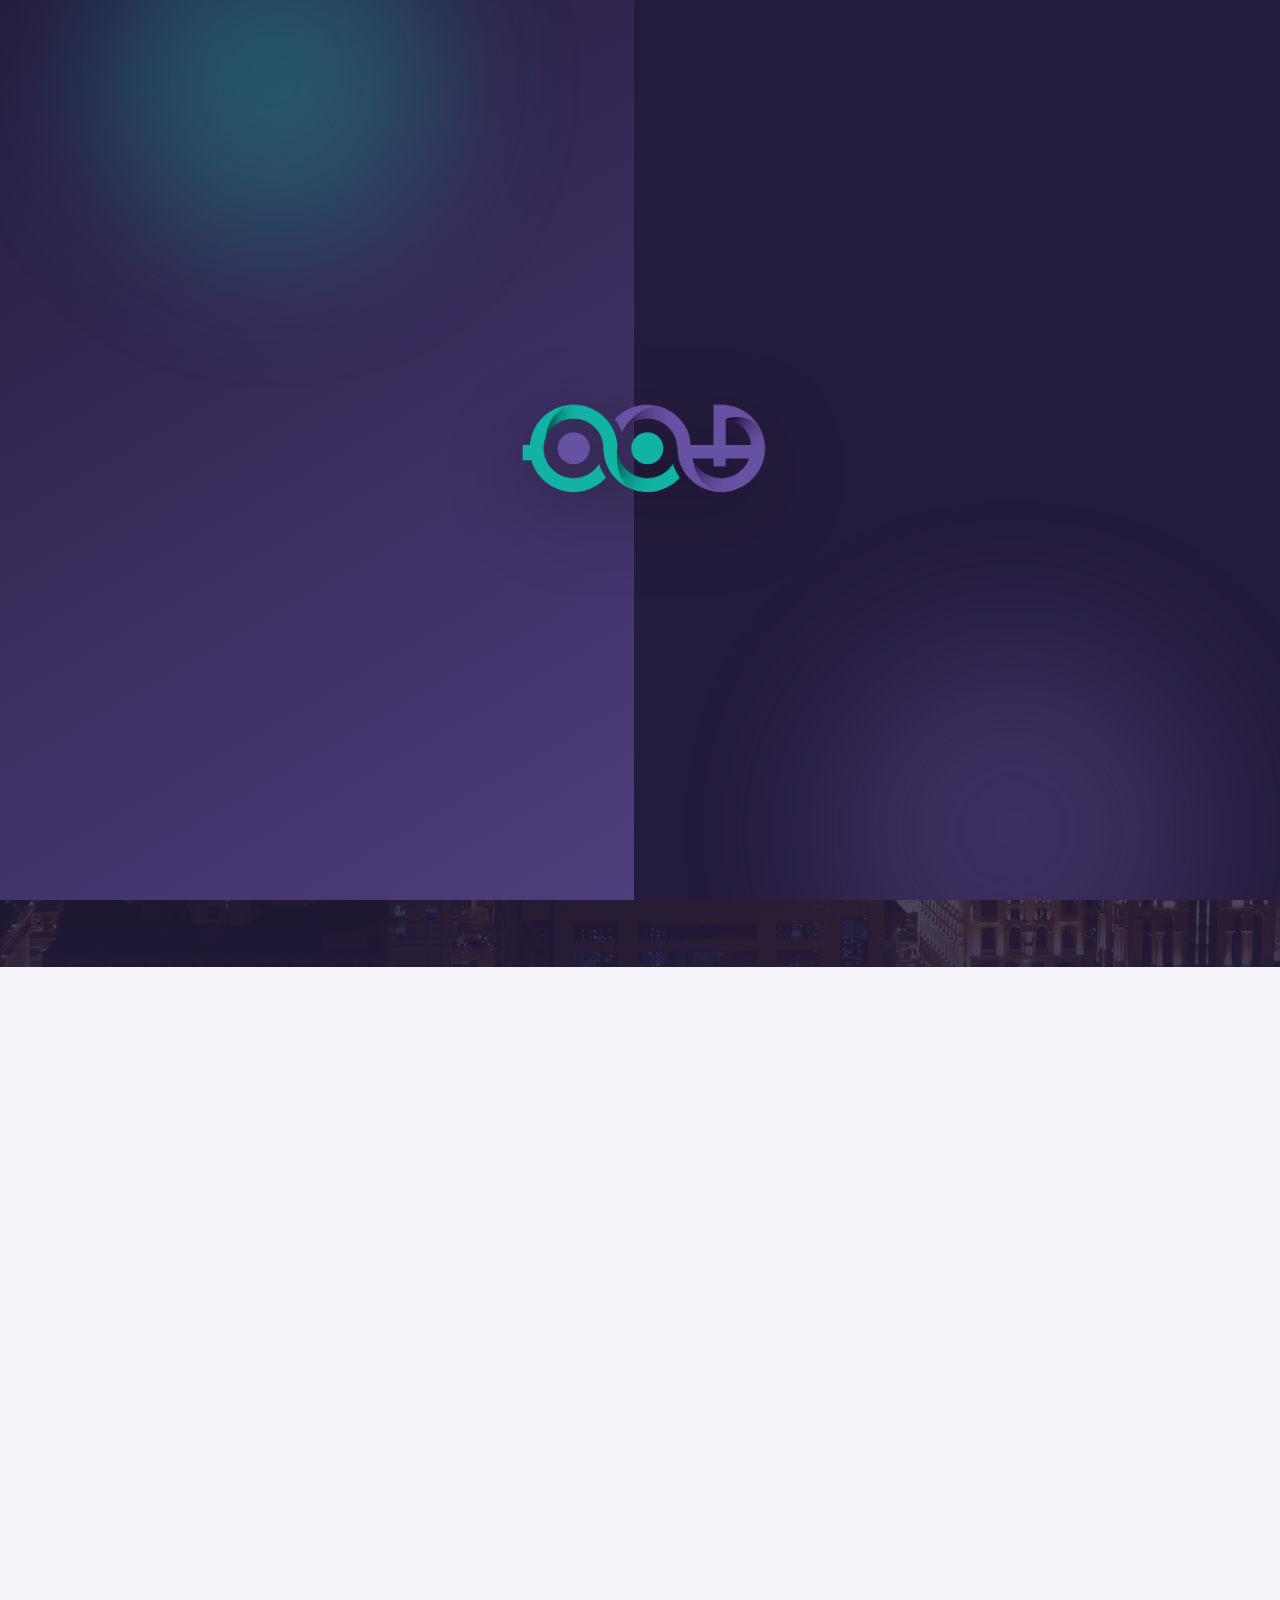
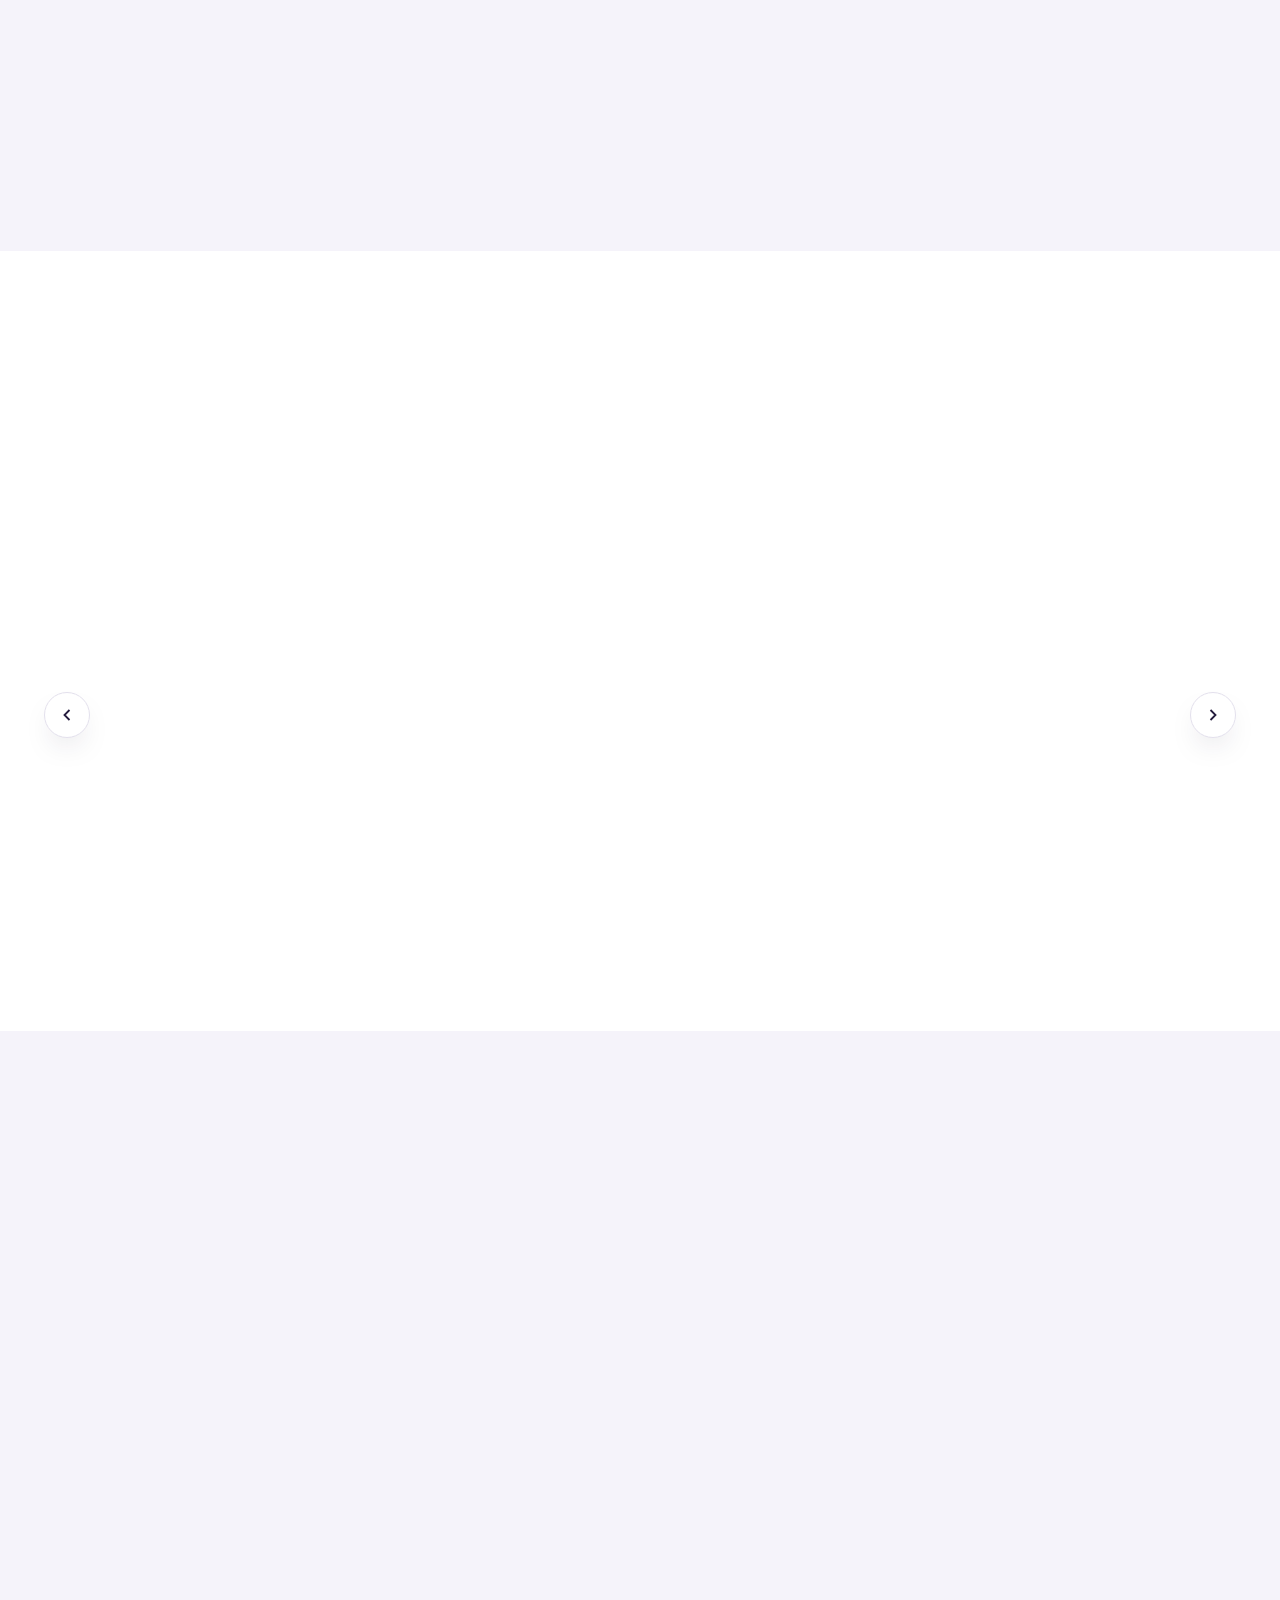
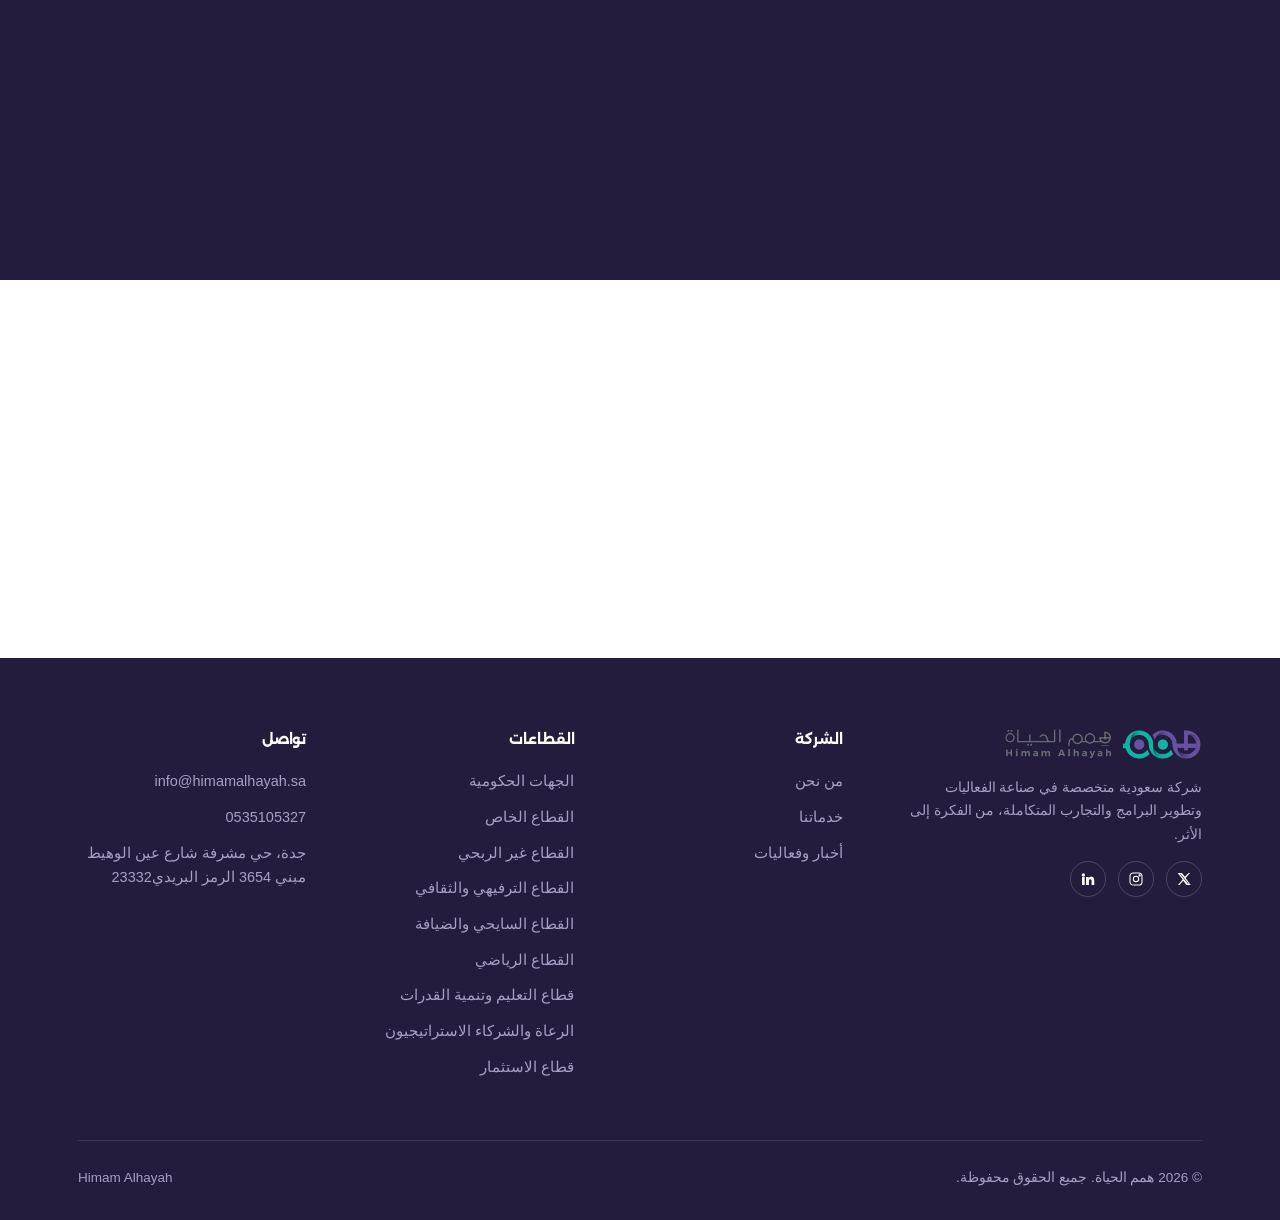
==== commit 04564dda: "Add files via upload" ====
--- a/index.html
+++ b/index.html
@@ -282,7 +282,7 @@
 <section class="bg-mist">
   <div class="container">
     <div class="head-row reveal">
-      <h2>أحدث و فعاليات همم الحياة</h2>
+      <h2>أحداث و فعاليات همم الحياة</h2>
       <a href="news.html" class="btn btn-outline">عرض الكل
         <svg viewBox="0 0 24 24" fill="none" stroke="currentColor" stroke-width="2"><path d="M19 12H5M12 19l-7-7 7-7"/></svg>
       </a>
@@ -354,9 +354,8 @@
   <div class="container">
     <div class="event-head reveal">
       <div class="eyebrow">الحدث الأكبر القادم</div>
-      <h2>منظومة الترفيه لذوي الإعاقة</h2>
-    </div>
-    <div class="video-embed reveal" data-video-id="CO_EE1X9Oh4" role="button" tabindex="0" aria-label="تشغيل فيديو: الحدث الأكبر القادم - منظومة الترفيه لذوي الإعاقة">
+    </div>
+    <div class="video-embed reveal" data-video-id="CO_EE1X9Oh4" role="button" tabindex="0" 
       <img src="https://img.youtube.com/vi/CO_EE1X9Oh4/hqdefault.jpg" alt="" loading="lazy">
       <button type="button" class="video-embed-play" aria-hidden="true" tabindex="-1">
         <svg viewBox="0 0 24 24" fill="currentColor"><path d="M8 5v14l11-7z"/></svg>
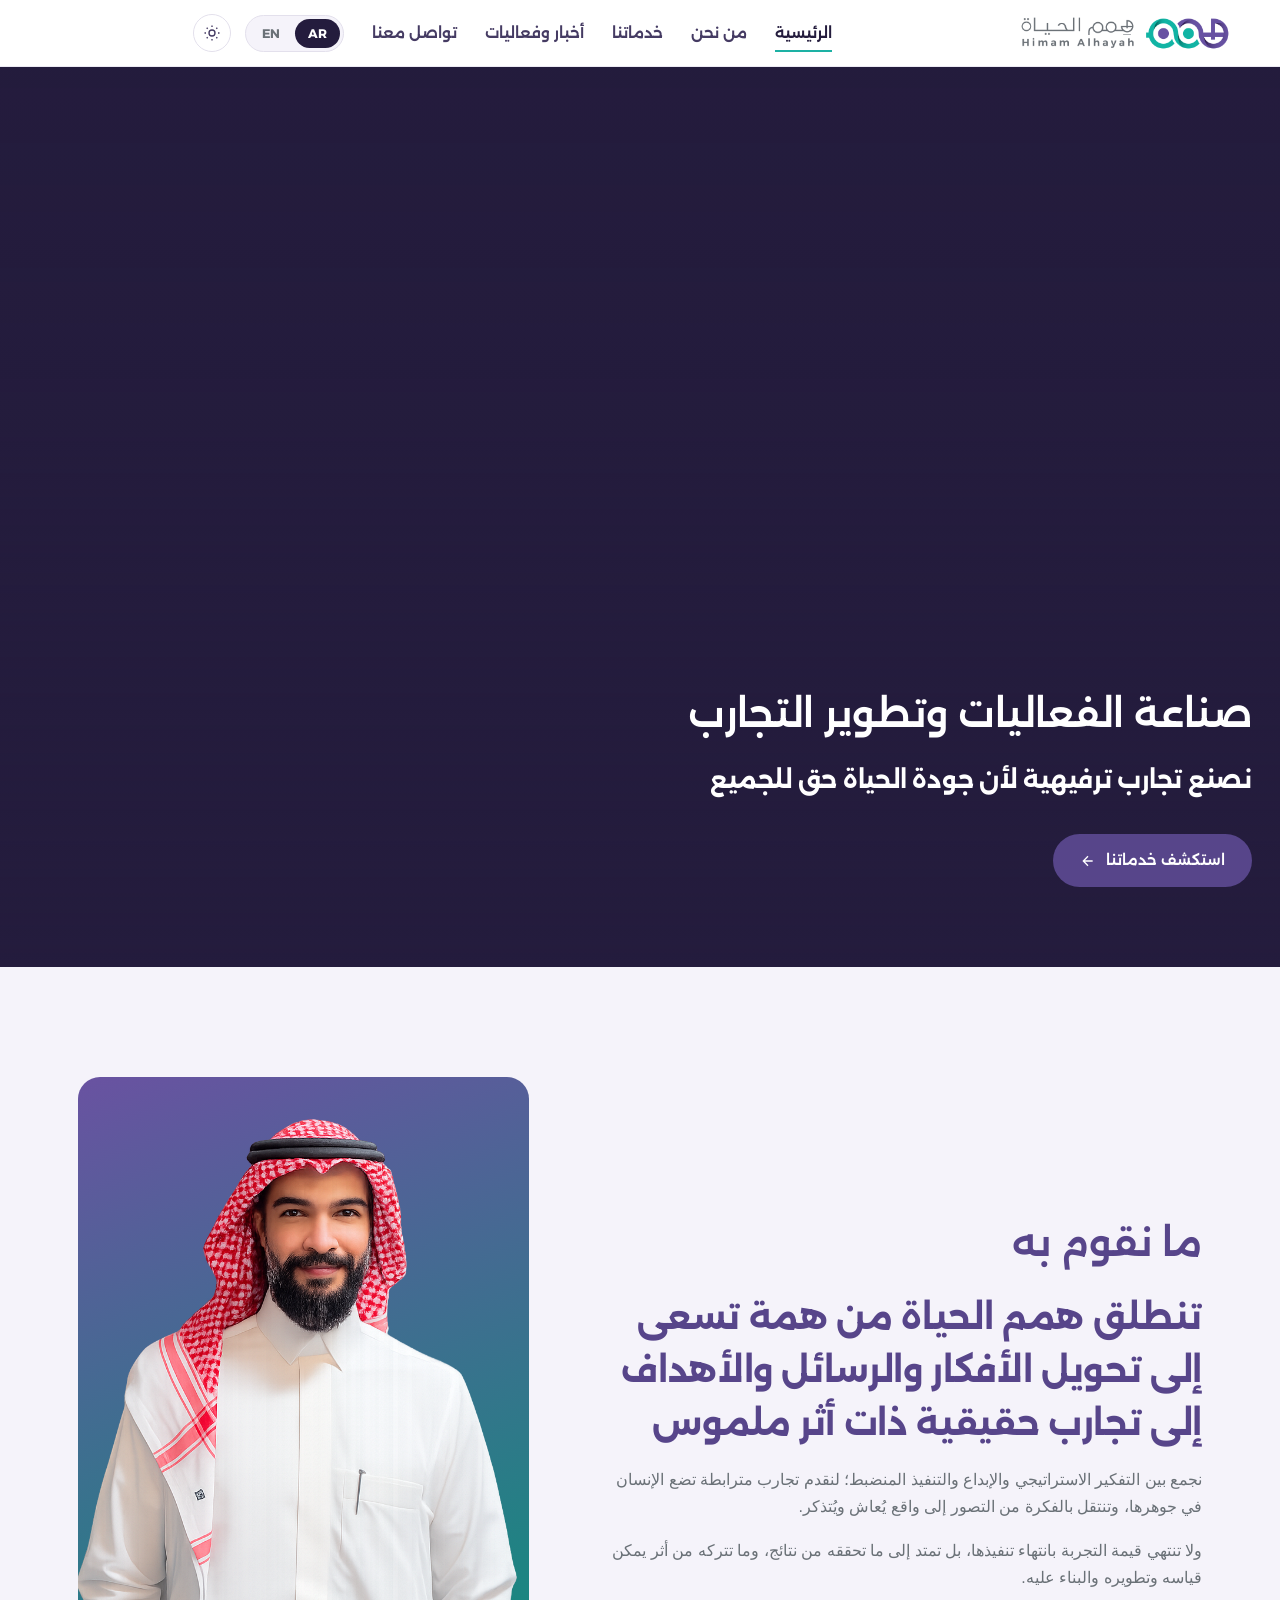
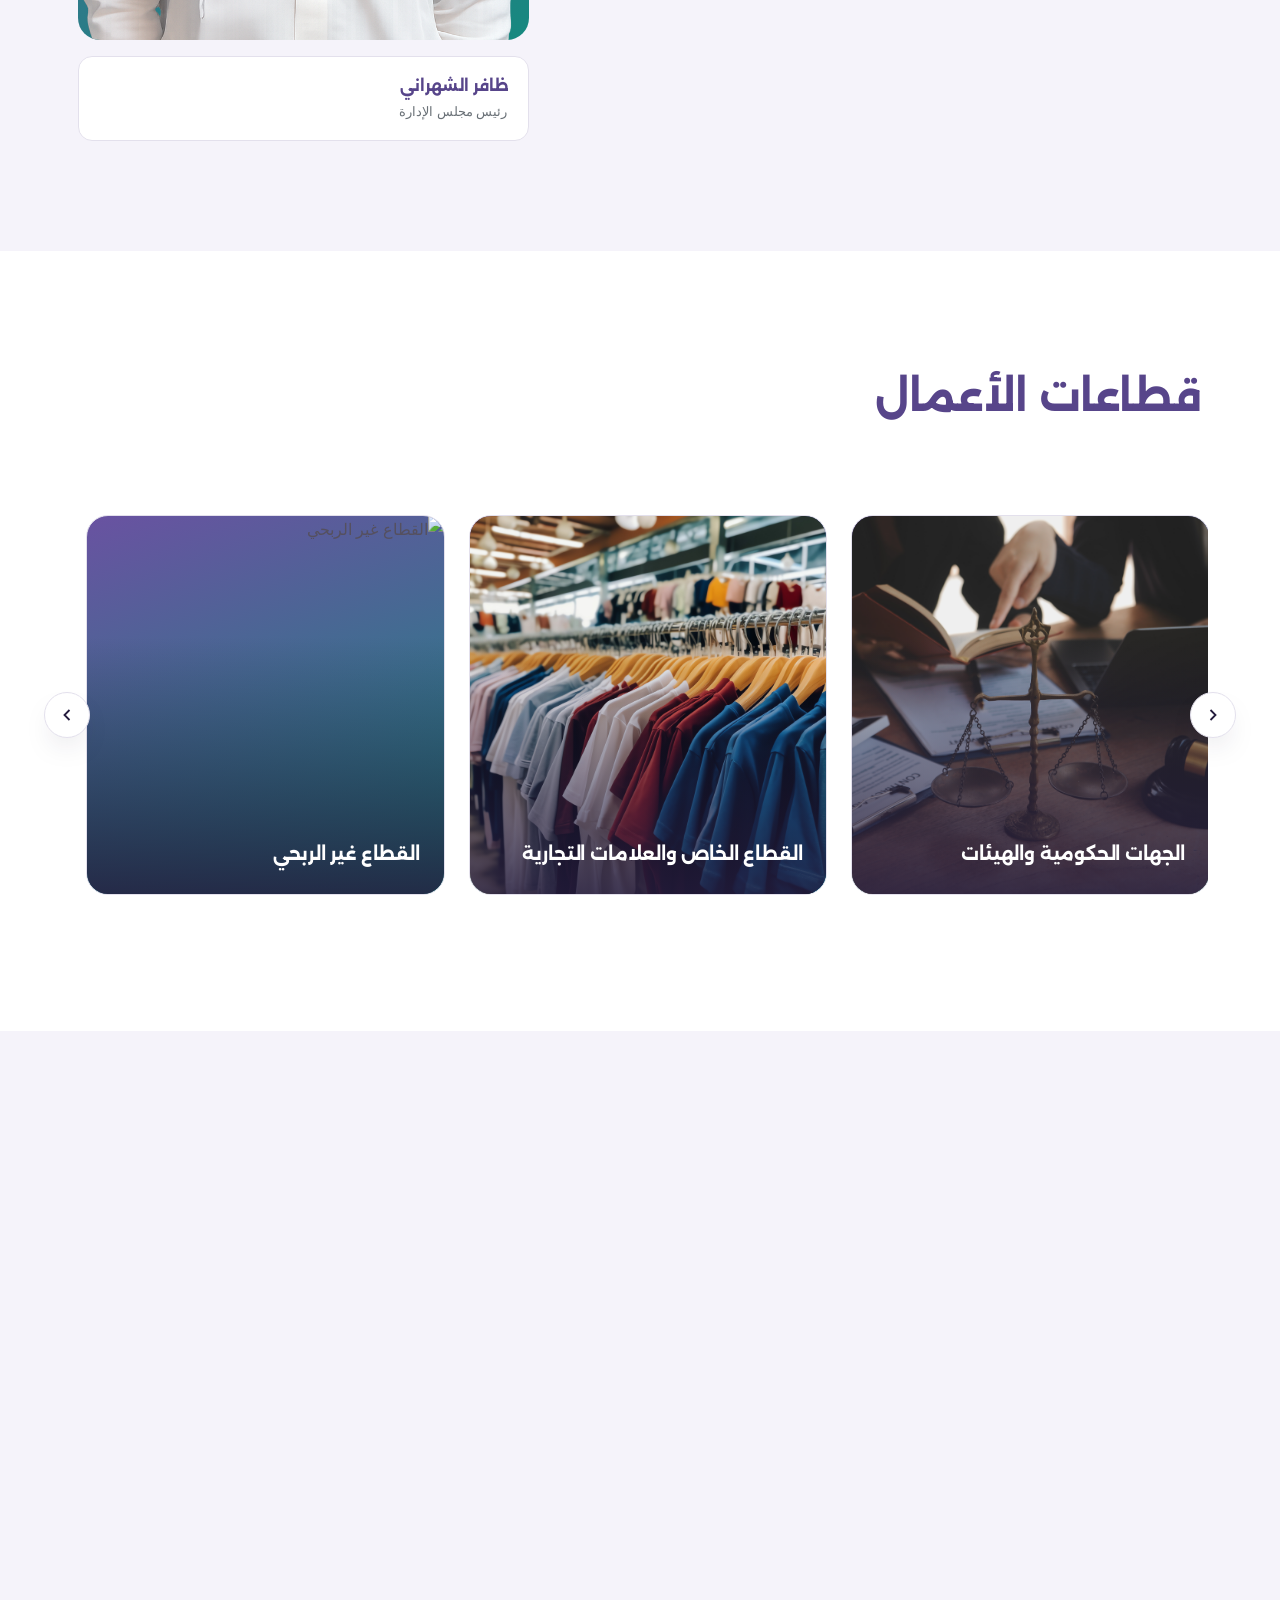
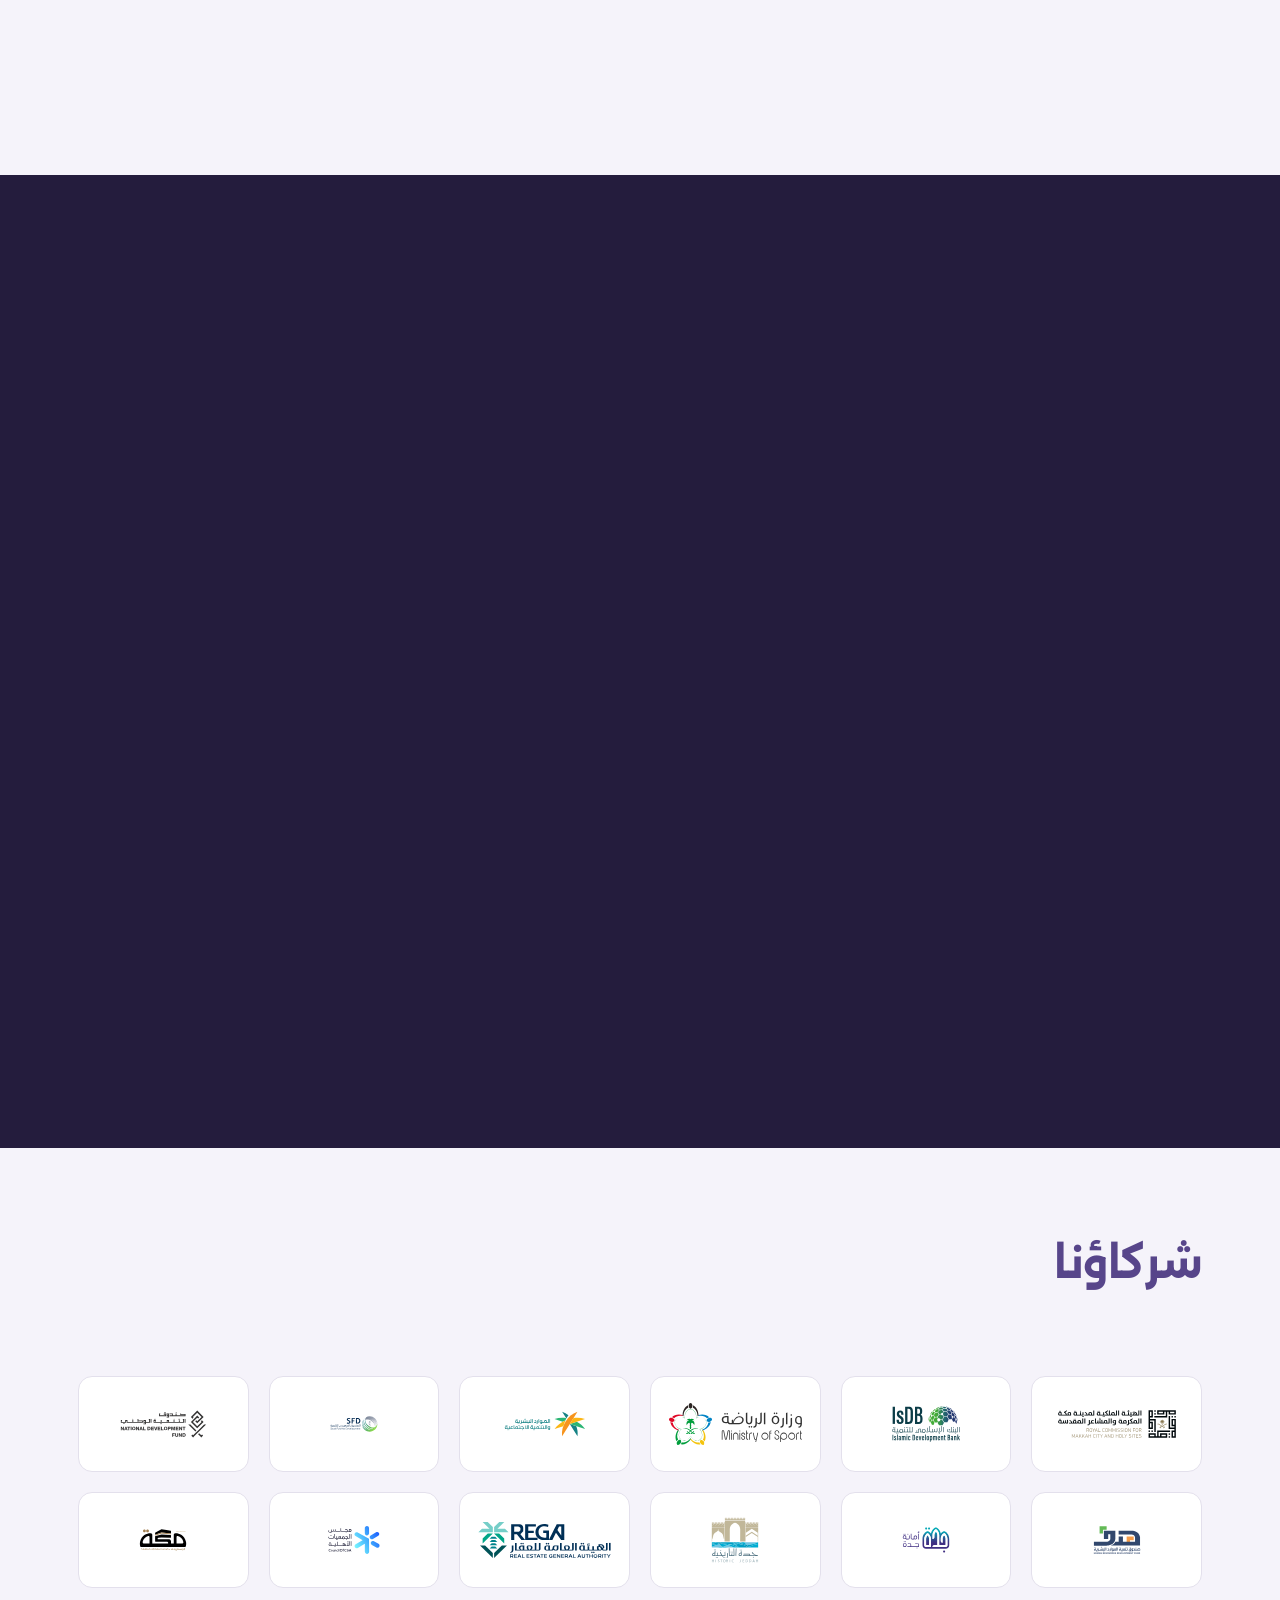
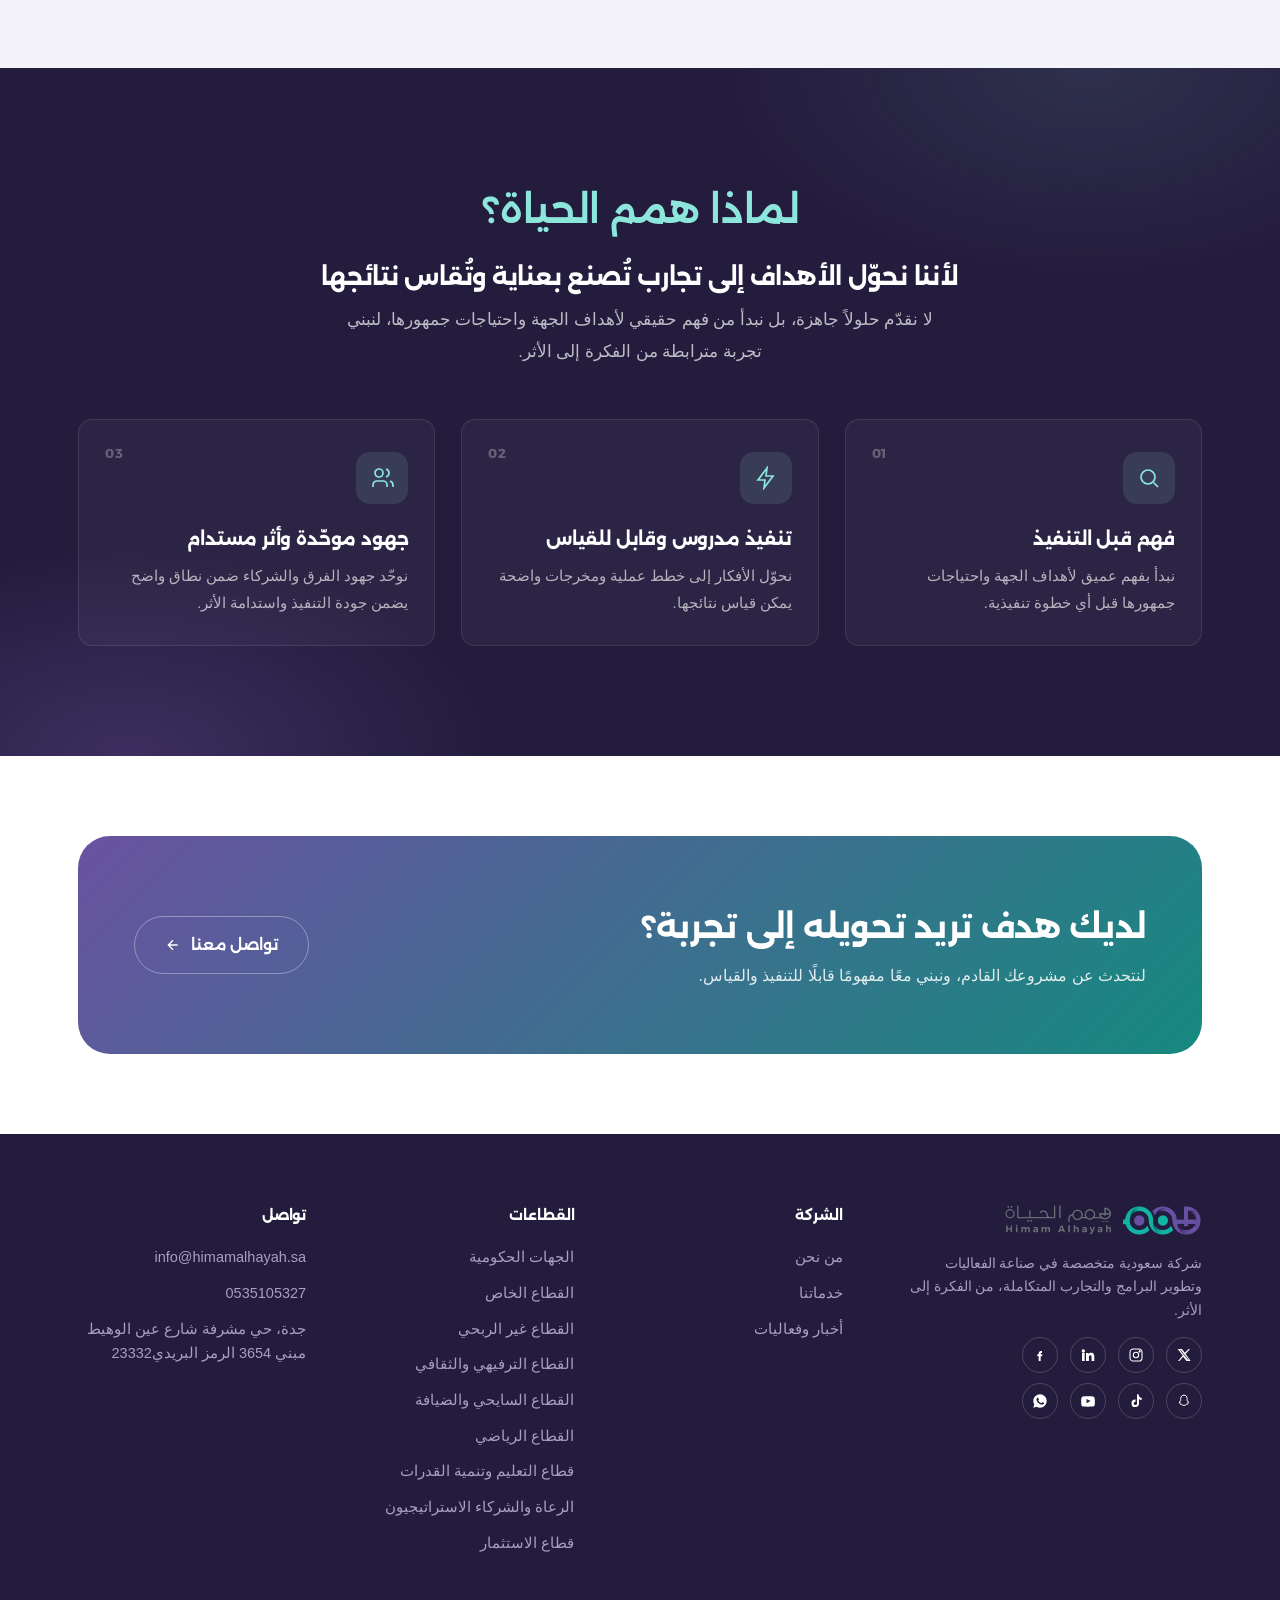
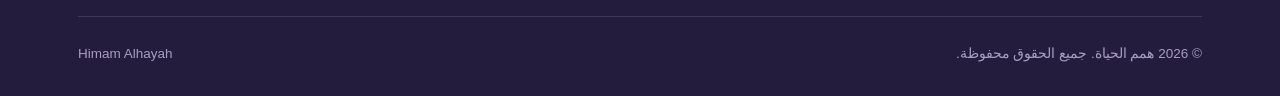
==== commit af2d9ea1: "Add files via upload" ====
--- a/index.html
+++ b/index.html
@@ -54,9 +54,13 @@
 
 <section class="home-hero">
   <div class="hero-video-layer" aria-hidden="true">
-    <video autoplay muted loop playsinline preload="auto" poster="assets/AEBVVJUESRNZDNWUK6LTNGSGW4.avif">
-      <source src="assets/herobg.mp4" type="video/mp4">
-    </video>
+    <iframe id="heroYtBg" class="hero-yt-bg"
+      src="https://www.youtube-nocookie.com/embed/c8bBHCEI9AE?enablejsapi=1&autoplay=1&mute=1&loop=1&playlist=c8bBHCEI9AE&controls=0&showinfo=0&rel=0&modestbranding=1&iv_load_policy=3&playsinline=1&disablekb=1"
+      title="320 مليون زائر| قصة نجاح الترفيه في المملكة العربية السعودية"
+      frameborder="0" width="100%" height="100%"
+      allow="accelerometer; autoplay; clipboard-write; encrypted-media; gyroscope; picture-in-picture; web-share"
+      referrerpolicy="strict-origin-when-cross-origin">
+    </iframe>
     <div class="hero-overlay"></div>
   </div>
 
@@ -116,13 +120,11 @@
           <div class="flip-front">
             <img class="sector-img" src="assets/sectors/s1.JPG" alt="الجهات الحكومية والهيئات" loading="lazy">
             <div class="sector-front-overlay"></div>
-            <span class="sector-num">01</span>
             <div class="sector-front-label">
               <h3>الجهات الحكومية والهيئات</h3>
             </div>
           </div>
           <div class="flip-back">
-            <span class="sector-num">01</span>
             <h3>الجهات الحكومية والهيئات</h3>
             <p>نطور المبادرات والفعاليات والبرامج والمشروعات التي تدعم الأهداف المؤسسية والمجتمعية وتخدم المستفيدين ضمن تجربة واضحة ومنظمة تراعي الحوكمة وتنوع الجمهور وقابلية قياس النتائج.</p>
           </div>
@@ -134,13 +136,11 @@
           <div class="flip-front">
             <img class="sector-img" src="assets/sectors/s2.jpg" alt="القطاع الخاص والعلامات التجارية" loading="lazy">
             <div class="sector-front-overlay"></div>
-            <span class="sector-num">02</span>
             <div class="sector-front-label">
               <h3>القطاع الخاص والعلامات التجارية</h3>
             </div>
           </div>
           <div class="flip-back">
-            <span class="sector-num">02</span>
             <h3>القطاع الخاص والعلامات التجارية</h3>
             <p>نصمم تجارب تساعد الشركات والعلامات التجارية على ترجمة أهدافها ورسائلها إلى تفاعل حقيقي مع العملاء والموظفين والشركاء.</p>
           </div>
@@ -152,13 +152,11 @@
           <div class="flip-front">
             <img class="sector-img" src="assets/sectors/s3.jpg" alt="القطاع غير الربحي" loading="lazy">
             <div class="sector-front-overlay"></div>
-            <span class="sector-num">03</span>
             <div class="sector-front-label">
               <h3>القطاع غير الربحي</h3>
             </div>
           </div>
           <div class="flip-back">
-            <span class="sector-num">03</span>
             <h3>القطاع غير الربحي</h3>
             <p>نساعد القطاعات غير الربحية على تحويل رسالتها وأهدافها المجتمعية إلى برامج ومبادرات وتجارب تصل للمستفيدين والداعمين والمتطوعين بوضوح، وتدعم المشاركة والاستفادة ضمن الموارد المتاحة.</p>
           </div>
@@ -170,13 +168,11 @@
           <div class="flip-front">
             <img class="sector-img" src="assets/sectors/s4.jpeg" alt="القطاع الترفيهي والثقافي" loading="lazy">
             <div class="sector-front-overlay"></div>
-            <span class="sector-num">04</span>
             <div class="sector-front-label">
               <h3>القطاع الترفيهي والثقافي</h3>
             </div>
           </div>
           <div class="flip-back">
-            <span class="sector-num">04</span>
             <h3>القطاع الترفيهي والثقافي</h3>
             <p>نطور فعاليات وتجارب تجمع بين المحتوى والإبداع والتفاعل، وتقدم للجمهور رحلة متماسكة تتناسب مع طبيعة المشروع وسياقه الثقافي والترفيهي.</p>
           </div>
@@ -188,13 +184,11 @@
           <div class="flip-front">
             <img class="sector-img" src="assets/sectors/s5.jpg" alt="القطاع السياحي والضيافة" loading="lazy">
             <div class="sector-front-overlay"></div>
-            <span class="sector-num">05</span>
             <div class="sector-front-label">
               <h3>القطاع السياحي والضيافة</h3>
             </div>
           </div>
           <div class="flip-back">
-            <span class="sector-num">05</span>
             <h3>القطاع السياحي والضيافة</h3>
             <p>نصمم تجارب الزوار والوجهات والبرامج السياحية بما يعزز وضوح الرحلة وجودة التفاعل، ويربط المكان بقصته وهويته وجمهوره المستهدف.</p>
           </div>
@@ -206,13 +200,11 @@
           <div class="flip-front">
             <img class="sector-img" src="assets/sectors/s6.jpg" alt="القطاع الرياضي" loading="lazy">
             <div class="sector-front-overlay"></div>
-            <span class="sector-num">06</span>
             <div class="sector-front-label">
               <h3>القطاع الرياضي</h3>
             </div>
           </div>
           <div class="flip-back">
-            <span class="sector-num">06</span>
             <h3>القطاع الرياضي</h3>
             <p>نطور الفعاليات والبرامج والتجارب الجماهيرية المصاحبة للأنشطة والبطولات الرياضية بما يدعم المشاركة ويعزز ارتباط الجمهور بالحدث أو النادي أو الجهة المنظمة.</p>
           </div>
@@ -224,13 +216,11 @@
           <div class="flip-front">
             <img class="sector-img" src="assets/sectors/s7.JPG" alt="قطاع التعليم وتنمية القدرات" loading="lazy">
             <div class="sector-front-overlay"></div>
-            <span class="sector-num">07</span>
             <div class="sector-front-label">
               <h3>قطاع التعليم وتنمية القدرات</h3>
             </div>
           </div>
           <div class="flip-back">
-            <span class="sector-num">07</span>
             <h3>قطاع التعليم وتنمية القدرات</h3>
             <p>نطور برامج وتجارب تعليمية وتدريبية تجمع بين المعرفة والتطبيق والمشاركة، وتحوّل المحتوى الترفيهي إلى رحلة تعلّم أكثر وضوحًا وتفاعلًا.</p>
           </div>
@@ -242,13 +232,11 @@
           <div class="flip-front">
             <img class="sector-img" src="assets/sectors/s8.jpg" alt="الرعاة والشركاء الاستراتيجيون" loading="lazy">
             <div class="sector-front-overlay"></div>
-            <span class="sector-num">08</span>
             <div class="sector-front-label">
               <h3>الرعاة والشركاء الاستراتيجيون</h3>
             </div>
           </div>
           <div class="flip-back">
-            <span class="sector-num">08</span>
             <h3>الرعاة والشركاء الاستراتيجيون</h3>
             <p>يمثل الرعاة والشركاء فئة ممتدة عبر مختلف القطاعات، وليست قطاعًا مستقلًا، وتعمل همم الحياة على تطوير فرص مشاركة وظهور وتفاعل ترتبط بأهداف الشراكة وطبيعة الجمهور، وتندمج داخل التجربة بصورة طبيعية.</p>
           </div>
@@ -260,13 +248,11 @@
           <div class="flip-front">
             <img class="sector-img" src="assets/sectors/s9.jpg" alt="قطاع الاستثمار" loading="lazy">
             <div class="sector-front-overlay"></div>
-            <span class="sector-num">09</span>
             <div class="sector-front-label">
               <h3>قطاع الاستثمار</h3>
             </div>
           </div>
           <div class="flip-back">
-            <span class="sector-num">09</span>
             <h3>قطاع الاستثمار</h3>
             <p>نطور الملتقيات والبرامج والتجارب التي تجمع رواد الأعمال والمستثمرين والجهات الداعمة، وتساعد على تحويل الأفكار والفرص إلى مسارات أوضح للتواصل والتقييم والبناء.</p>
           </div>
@@ -371,21 +357,57 @@
       <h2>شركاؤنا</h2>
     </div>
     <div class="logo-grid reveal">
-      <div class="logo-tile"><svg viewBox="0 0 24 24" fill="none" stroke="currentColor" stroke-width="1.5"><rect x="3" y="7" width="18" height="13" rx="2"/><path d="M8 7V5a2 2 0 0 1 2-2h4a2 2 0 0 1 2 2v2"/><path d="M3 12h18"/></svg></div>
-      <div class="logo-tile"><svg viewBox="0 0 24 24" fill="none" stroke="currentColor" stroke-width="1.5"><rect x="3" y="7" width="18" height="13" rx="2"/><path d="M8 7V5a2 2 0 0 1 2-2h4a2 2 0 0 1 2 2v2"/><path d="M3 12h18"/></svg></div>
-      <div class="logo-tile"><svg viewBox="0 0 24 24" fill="none" stroke="currentColor" stroke-width="1.5"><rect x="3" y="7" width="18" height="13" rx="2"/><path d="M8 7V5a2 2 0 0 1 2-2h4a2 2 0 0 1 2 2v2"/><path d="M3 12h18"/></svg></div>
-      <div class="logo-tile"><svg viewBox="0 0 24 24" fill="none" stroke="currentColor" stroke-width="1.5"><rect x="3" y="7" width="18" height="13" rx="2"/><path d="M8 7V5a2 2 0 0 1 2-2h4a2 2 0 0 1 2 2v2"/><path d="M3 12h18"/></svg></div>
-      <div class="logo-tile"><svg viewBox="0 0 24 24" fill="none" stroke="currentColor" stroke-width="1.5"><rect x="3" y="7" width="18" height="13" rx="2"/><path d="M8 7V5a2 2 0 0 1 2-2h4a2 2 0 0 1 2 2v2"/><path d="M3 12h18"/></svg></div>
-      <div class="logo-tile"><svg viewBox="0 0 24 24" fill="none" stroke="currentColor" stroke-width="1.5"><rect x="3" y="7" width="18" height="13" rx="2"/><path d="M8 7V5a2 2 0 0 1 2-2h4a2 2 0 0 1 2 2v2"/><path d="M3 12h18"/></svg></div>
-    </div>
-  </div>
-</section>
-
-<section class="bg-ink">
-  <div class="container">
-    <div class="why-block reveal" style="max-width:820px; margin-inline:auto; text-align:center;">
-      <div class="eyebrow" style="justify-content:center; color:#8CE6DB;">لماذا همم الحياة؟</div>
-      <p style="color:rgba(255,255,255,.85); font-size:17px; line-height:1.9; margin:0;">لأن همم الحياة لا تقدّم حلولاً جاهزة، بل تبدأ بفهم أهداف الجهة واحتياجات جمهورها، ثم تحوّل الأفكار إلى تجارب مدروسة وخطط قابلة للتنفيذ ومخرجات قابلة للقياس، ونوحّد جهود الفرق والشركاء ضمن نطاق واضح يضمن جودة التنفيذ وكفاءة التشغيل واستدامة الأثر.</p>
+      <div class="logo-tile"><img src="assets/partners/partners/royal-commission-makkah.svg" alt="الهيئة الملكية لمدينة مكة المكرمة والمشاعر المقدسة" loading="lazy"></div>
+      <div class="logo-tile"><img src="assets/partners/partners/isdb.svg" alt="البنك الإسلامي للتنمية" loading="lazy"></div>
+      <div class="logo-tile"><img src="assets/partners/partners/ministry-sports.svg" alt="وزارة الرياضة" loading="lazy"></div>
+      <div class="logo-tile"><img src="assets/partners/partners/ministry-hrsd.svg" alt="وزارة الموارد البشرية والتنمية الاجتماعية" loading="lazy"></div>
+      <div class="logo-tile"><img src="assets/partners/partners/saudi-fund-development.svg" alt="الصندوق السعودي للتنمية" loading="lazy"></div>
+      <div class="logo-tile"><img src="assets/partners/partners/national-development-fund.svg" alt="صندوق التنمية الوطني" loading="lazy"></div>
+      <div class="logo-tile"><img src="assets/partners/partners/hrdf.svg" alt="صندوق تنمية الموارد البشرية" loading="lazy"></div>
+      <div class="logo-tile"><img src="assets/partners/partners/jeddah-municipality.svg" alt="أمانة جدة" loading="lazy"></div>
+      <div class="logo-tile"><img src="assets/partners/partners/historic-jeddah.svg" alt="جدة التاريخية" loading="lazy"></div>
+      <div class="logo-tile"><img src="assets/partners/partners/real-estate-authority.svg" alt="الهيئة العامة للعقار" loading="lazy"></div>
+      <div class="logo-tile"><img src="assets/partners/partners/charitable-associations-council.svg" alt="مجلس الجمعيات الأهلية" loading="lazy"></div>
+      <div class="logo-tile"><img src="assets/partners/partners/makkah-newspaper.svg" alt="صحيفة مكة" loading="lazy"></div>
+    </div>
+  </div>
+</section>
+
+<section class="bg-ink why-section">
+  <div class="container">
+    <div class="why-head reveal">
+      <div class="eyebrow">لماذا همم الحياة؟</div>
+      <h2>لأننا نحوّل الأهداف إلى تجارب تُصنع بعناية وتُقاس نتائجها</h2>
+      <p>لا نقدّم حلولاً جاهزة، بل نبدأ من فهم حقيقي لأهداف الجهة واحتياجات جمهورها، لنبني تجربة مترابطة من الفكرة إلى الأثر.</p>
+    </div>
+
+    <div class="why-grid">
+      <div class="why-card reveal">
+        <span class="why-num">01</span>
+        <div class="why-icon">
+          <svg viewBox="0 0 24 24" fill="none" stroke="currentColor" stroke-width="1.7"><circle cx="11" cy="11" r="7"/><path d="M21 21l-4.3-4.3"/></svg>
+        </div>
+        <h3>فهم قبل التنفيذ</h3>
+        <p>نبدأ بفهم عميق لأهداف الجهة واحتياجات جمهورها قبل أي خطوة تنفيذية.</p>
+      </div>
+
+      <div class="why-card reveal">
+        <span class="why-num">02</span>
+        <div class="why-icon">
+          <svg viewBox="0 0 24 24" fill="none" stroke="currentColor" stroke-width="1.7"><path d="M13 2 4 14h7l-1 8 9-12h-7z"/></svg>
+        </div>
+        <h3>تنفيذ مدروس وقابل للقياس</h3>
+        <p>نحوّل الأفكار إلى خطط عملية ومخرجات واضحة يمكن قياس نتائجها.</p>
+      </div>
+
+      <div class="why-card reveal">
+        <span class="why-num">03</span>
+        <div class="why-icon">
+          <svg viewBox="0 0 24 24" fill="none" stroke="currentColor" stroke-width="1.7"><path d="M17 21v-2a4 4 0 0 0-4-4H7a4 4 0 0 0-4 4v2"/><circle cx="9" cy="7" r="4"/><path d="M23 21v-2a4 4 0 0 0-3-3.87"/><path d="M16 3.13a4 4 0 0 1 0 7.75"/></svg>
+        </div>
+        <h3>جهود موحّدة وأثر مستدام</h3>
+        <p>نوحّد جهود الفرق والشركاء ضمن نطاق واضح يضمن جودة التنفيذ واستدامة الأثر.</p>
+      </div>
     </div>
   </div>
 </section>
@@ -412,9 +434,14 @@
         <img src="assets/logo-horizontal-trim.png" alt="همم الحياة">
         <p style="max-width:300px; font-size:14px; color:#a79ec4;">شركة سعودية متخصصة في صناعة الفعاليات وتطوير البرامج والتجارب المتكاملة، من الفكرة إلى الأثر.</p>
         <div class="social">
-          <a href="#" aria-label="X"><svg viewBox="0 0 24 24" fill="currentColor" style="color:#fff"><path d="M18.9 3H21l-6.6 7.5L22 21h-6.3l-4.9-6.4L5.2 21H3l7.1-8.1L2.5 3h6.4l4.4 5.8L18.9 3zm-1.1 16h1.2L7.3 5H6l11.8 14z"/></svg></a>
-          <a href="#" aria-label="Instagram"><svg viewBox="0 0 24 24" fill="none" stroke="currentColor" stroke-width="1.6" style="color:#fff"><rect x="3" y="3" width="18" height="18" rx="5"/><circle cx="12" cy="12" r="4"/><circle cx="17.5" cy="6.5" r="1"/></svg></a>
-          <a href="#" aria-label="LinkedIn"><svg viewBox="0 0 24 24" fill="currentColor" style="color:#fff"><path d="M4.98 3.5A2.5 2.5 0 1 1 5 8.5a2.5 2.5 0 0 1-.02-5zM3 9h4v12H3zM9 9h3.8v1.7h.05c.53-1 1.83-2.05 3.77-2.05 4.03 0 4.78 2.65 4.78 6.1V21h-4v-5.6c0-1.34-.02-3.06-1.87-3.06-1.87 0-2.16 1.46-2.16 2.96V21H9z"/></svg></a>
+          <a href="#" aria-label="إكس"><svg viewBox="0 0 24 24" fill="currentColor" style="color:#fff"><path d="M18.9 3H21l-6.6 7.5L22 21h-6.3l-4.9-6.4L5.2 21H3l7.1-8.1L2.5 3h6.4l4.4 5.8L18.9 3zm-1.1 16h1.2L7.3 5H6l11.8 14z"/></svg></a>
+          <a href="#" aria-label="انستقرام"><svg viewBox="0 0 24 24" fill="none" stroke="currentColor" stroke-width="1.6" style="color:#fff"><rect x="3" y="3" width="18" height="18" rx="5"/><circle cx="12" cy="12" r="4"/><circle cx="17.5" cy="6.5" r="1"/></svg></a>
+          <a href="#" aria-label="لينكدإن"><svg viewBox="0 0 24 24" fill="currentColor" style="color:#fff"><path d="M4.98 3.5A2.5 2.5 0 1 1 5 8.5a2.5 2.5 0 0 1-.02-5zM3 9h4v12H3zM9 9h3.8v1.7h.05c.53-1 1.83-2.05 3.77-2.05 4.03 0 4.78 2.65 4.78 6.1V21h-4v-5.6c0-1.34-.02-3.06-1.87-3.06-1.87 0-2.16 1.46-2.16 2.96V21H9z"/></svg></a>
+          <a href="#" aria-label="فيسبوك"><svg viewBox="0 0 24 24" fill="currentColor" style="color:#fff"><path d="M13.5 9H15V6h-1.6C11.4 6 10 7.5 10 9.8V11H8v3h2v7h3v-7h2.1l.4-3H13v-1c0-.6.2-1 .5-1z"/></svg></a>
+          <a href="#" aria-label="سناب شات"><svg viewBox="0 0 24 24" fill="none" stroke="currentColor" stroke-width="1.5" style="color:#fff"><path d="M12 3.2c-2.9 0-4.9 2.1-4.9 5v1.9c0 .8 0 1.5-.2 1.9-.3.7-1.4.9-2 1.2-.4.2-.3.6 0 .8.5.3 1.1.4 1.5.5.3.1.1.5-.1.8-.3.4-.8.8-.3 1.2.6.4 1.7.2 2.4.6.6.3.8 1.2 1.9 1.4.5.1 1-.1 1.6-.1.5 0 1 .2 1.6.1 1.1-.2 1.3-1.1 1.9-1.4.7-.4 1.8-.2 2.4-.6.5-.4 0-.8-.3-1.2-.2-.3-.4-.7-.1-.8.4-.1 1-.2 1.5-.5.3-.2.4-.6 0-.8-.6-.3-1.7-.5-2-1.2-.2-.4-.2-1.1-.2-1.9V8.2c0-2.9-2-5-4.9-5z"/></svg></a>
+          <a href="#" aria-label="تيك توك"><svg viewBox="0 0 24 24" fill="currentColor" style="color:#fff"><path d="M16.5 2h-3v13.6a2.5 2.5 0 1 1-2.2-2.5v-3.2a5.6 5.6 0 1 0 5.2 5.6V9.1c1.2.8 2.6 1.3 4 1.3V7.3c-2 0-3.7-1.3-4.3-3.1-.2-.6-.2-1.4-.2-2.2z"/></svg></a>
+          <a href="#" aria-label="يوتيوب"><svg viewBox="0 0 24 24" fill="currentColor" style="color:#fff"><path d="M22 8.4s-.2-1.5-.8-2.2c-.8-.9-1.7-.9-2.1-1C16.3 5 12 5 12 5s-4.3 0-7.1.2c-.4.1-1.3.1-2.1 1-.6.7-.8 2.2-.8 2.2S1.8 10.2 1.8 12v1.6c0 1.8.2 3.6.2 3.6s.2 1.5.8 2.2c.8.9 1.9.9 2.3 1 1.7.2 7 .2 7 .2s4.3 0 7.1-.2c.4-.1 1.3-.1 2.1-1 .6-.7.8-2.2.8-2.2s.2-1.8.2-3.6V12c0-1.8-.2-3.6-.2-3.6zM9.8 15.2V8.9l6 3.2-6 3.1z"/></svg></a>
+          <a href="#" aria-label="واتساب"><svg viewBox="0 0 24 24" fill="currentColor" style="color:#fff"><path d="M12 2C6.5 2 2 6.5 2 12c0 1.8.5 3.6 1.4 5.1L2 22l5-1.3c1.4.8 3.1 1.3 5 1.3 5.5 0 10-4.5 10-10S17.5 2 12 2zm5.6 14.2c-.2.6-1.3 1.2-1.8 1.3-.5.1-1 .1-1.7-.1-.4-.1-.9-.3-1.6-.6-2.8-1.2-4.6-4-4.7-4.2-.1-.2-1.1-1.5-1.1-2.9s.7-2 1-2.3c.2-.3.5-.3.7-.3h.5c.2 0 .4 0 .6.4.2.5.7 1.8.8 1.9.1.1.1.3 0 .5-.1.2-.1.3-.3.5-.1.2-.3.4-.4.5-.1.1-.3.3-.1.6.2.3.8 1.3 1.7 2.1 1.2 1 2.1 1.4 2.5 1.5.3.1.5.1.7-.1.2-.2.7-.8.9-1.1.2-.3.4-.2.6-.1.2.1 1.5.7 1.8.8.3.1.4.2.5.3.1.2.1.9-.1 1.5z"/></svg></a>
         </div>
       </div>
       <div>
@@ -455,6 +482,7 @@
   </div>
 </footer>
 
+<script src="https://www.youtube.com/iframe_api"></script>
 <script src="js/index.js"></script>
 </body>
 </html>
--- a/css/index.css
+++ b/css/index.css
@@ -94,18 +94,13 @@
   display:inline-flex;
   align-items:center;
   gap:10px;
-  font-size:14px;
   font-weight:600;
   color:var(--purple);
-  letter-spacing:.02em;
   margin-bottom:16px;
-}
-.eyebrow::before{
-  content:"";
-  width:22px; height:2px;
-  background:var(--turquoise);
-  display:inline-block;
-}
+  font-size:clamp(26px,3.2vw,38px);
+
+}
+
 
 .btn{
   display:inline-flex;
@@ -328,7 +323,7 @@
 .footer-bottom{
   display:flex; justify-content:space-between; align-items:center; padding-top:26px; font-size:13.5px; flex-wrap:wrap; gap:12px;
 }
-.social{ display:flex; gap:12px; }
+.social{ display:grid; grid-template-columns:repeat(4, 36px); gap:10px 12px; }
 .social a{
   width:36px; height:36px; border-radius:50%; border:1px solid rgba(255,255,255,.18);
   display:flex; align-items:center; justify-content:center; transition:all .3s;
@@ -378,7 +373,8 @@
   overflow:hidden;
   pointer-events:none;
 }
-.hero-video-layer video{
+.hero-video-layer video,
+.hero-video-layer .hero-yt-bg{
   position:absolute;
   top:50%;
   left:50%;
@@ -408,11 +404,10 @@
   margin-inline:0 auto;
   padding-bottom:80px;
 }
-.home-hero-inner .eyebrow{ color:#8CE6DB; justify-content:flex-start; }
+.home-hero-inner .eyebrow{ color: var(--paper); justify-content:flex-start; }
 .home-hero-inner .eyebrow::before{ background:#8CE6DB; }
 .home-hero-inner h1{
   color:#fff;
-  font-size:clamp(28px,3.6vw,44px);
   line-height:1.4;
 }
 .home-hero-inner .lede{
@@ -452,7 +447,9 @@
 [data-theme="dark"] .chairman-tag{ background:var(--mist-2); }
 .chairman-tag strong{ display:block; color:var(--purple-600); font-size:15.5px; font-weight:700; }
 .chairman-tag span{ display:block; color:var(--charcoal); font-size:13px; margin-top:2px; }
-
+.about-teaser-content .eyebrow {
+  color: var(--purple-600)
+}
 .about-teaser-content h2{
   font-size:clamp(24px,2.7vw,34px);
   line-height:1.55;
@@ -521,6 +518,94 @@
 .event-head .eyebrow{ color:#8CE6DB; justify-content:center; }
 .event-head .eyebrow::before{ background:#8CE6DB; }
 .event-head h2{ font-size:clamp(26px,3.4vw,40px); }
+
+.why-section{ position:relative; overflow:hidden; }
+.why-section::before{
+  content:"";
+  position:absolute;
+  inset:0;
+  background:
+    radial-gradient(560px 320px at 85% 0%, rgba(140,230,219,.10), transparent 65%),
+    radial-gradient(560px 320px at 10% 100%, rgba(105,82,161,.35), transparent 65%);
+  pointer-events:none;
+}
+.why-head{
+  position:relative;
+  max-width:760px;
+  margin-inline:auto;
+  text-align:center;
+}
+.why-head .eyebrow{ justify-content:center; color:#8CE6DB; }
+.why-head .eyebrow::before{ background:#8CE6DB; }
+.why-head h2{
+  color:#fff;
+  line-height:1.5;
+  margin-bottom:.4em;
+}
+.why-head p{
+  color:rgba(255,255,255,.7);
+  font-size:16.5px;
+  line-height:1.9;
+  max-width:620px;
+  margin-inline:auto;
+}
+
+.why-grid{
+  position:relative;
+  display:grid;
+  grid-template-columns:repeat(3,1fr);
+  gap:26px;
+  margin-top:52px;
+}
+.why-card{
+  position:relative;
+  padding:32px 26px 28px;
+  border-radius:var(--radius-sm);
+  background:rgba(255,255,255,.04);
+  border:1px solid rgba(255,255,255,.09);
+  transition:transform .35s var(--ease), border-color .35s var(--ease), background .35s var(--ease);
+}
+.why-card:hover{
+  transform:translateY(-6px);
+  border-color:rgba(140,230,219,.35);
+  background:rgba(255,255,255,.06);
+}
+.why-num{
+  position:absolute;
+  top:22px;
+  left:26px;
+  font-size:13px;
+  font-weight:700;
+  letter-spacing:.05em;
+  color:rgba(255,255,255,.28);
+}
+.why-icon{
+  width:52px;
+  height:52px;
+  display:flex;
+  align-items:center;
+  justify-content:center;
+  border-radius:14px;
+  background:rgba(140,230,219,.12);
+  color:#8CE6DB;
+  margin-bottom:20px;
+}
+.why-icon svg{ width:24px; height:24px; }
+.why-card h3{
+  color:#fff;
+  font-size:18px;
+  margin-bottom:.5em;
+}
+.why-card p{
+  color:rgba(255,255,255,.65);
+  font-size:14.5px;
+  line-height:1.85;
+  margin:0;
+}
+
+@media (max-width:860px){
+  .why-grid{ grid-template-columns:1fr; }
+}
 .video-embed{
   position:relative; aspect-ratio:16/9;
   border-radius:var(--radius); overflow:hidden;
@@ -550,10 +635,10 @@
 .video-embed:hover .video-embed-play{ transform:scale(1.08); background:#fff; }
 
 .logo-grid{
-  display:grid; grid-template-columns:repeat(6,1fr); gap:20px;
-}
-@media (max-width:900px){ .logo-grid{ grid-template-columns:repeat(3,1fr); } }
-@media (max-width:520px){ .logo-grid{ grid-template-columns:repeat(2,1fr); } }
+  display:flex; flex-wrap:wrap; justify-content:center; gap:20px;
+}
+.logo-grid .logo-tile{ flex:1 1 160px; max-width:180px; }
+@media (max-width:520px){ .logo-grid .logo-tile{ flex:1 1 128px; max-width:calc(50% - 10px); } }
 .logo-tile{
   background:#fff; border:1px solid var(--line); border-radius:var(--radius-sm);
   height:96px; display:flex; align-items:center; justify-content:center; padding:18px;
@@ -562,7 +647,7 @@
 }
 .logo-tile:hover{ color:var(--purple); transform:translateY(-4px); border-color:var(--purple); }
 .logo-tile svg{ width:34px; height:34px; }
-.logo-tile img{ max-height:100%; width:auto; object-fit:contain; }
+.logo-tile img{ max-height:100%; max-width:100%; width:auto; object-fit:contain; }
 
 
   .sector-card{
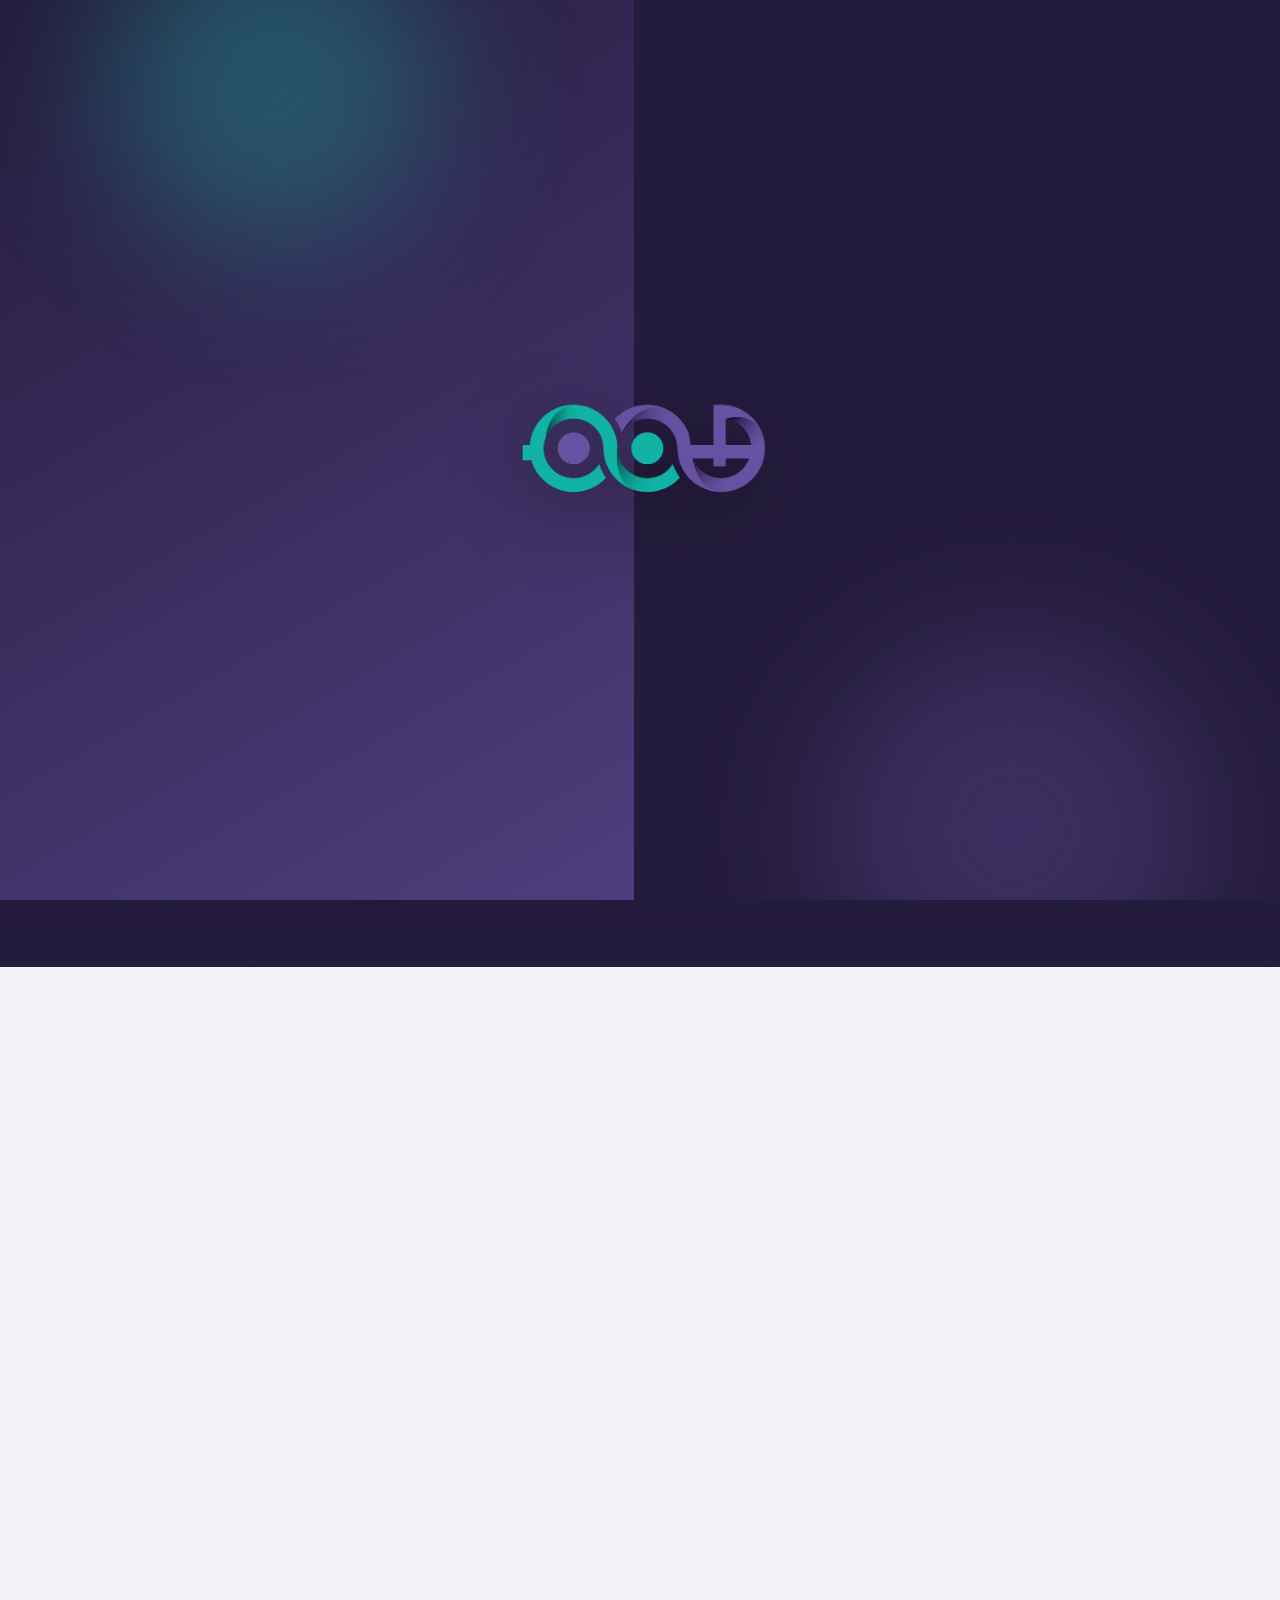
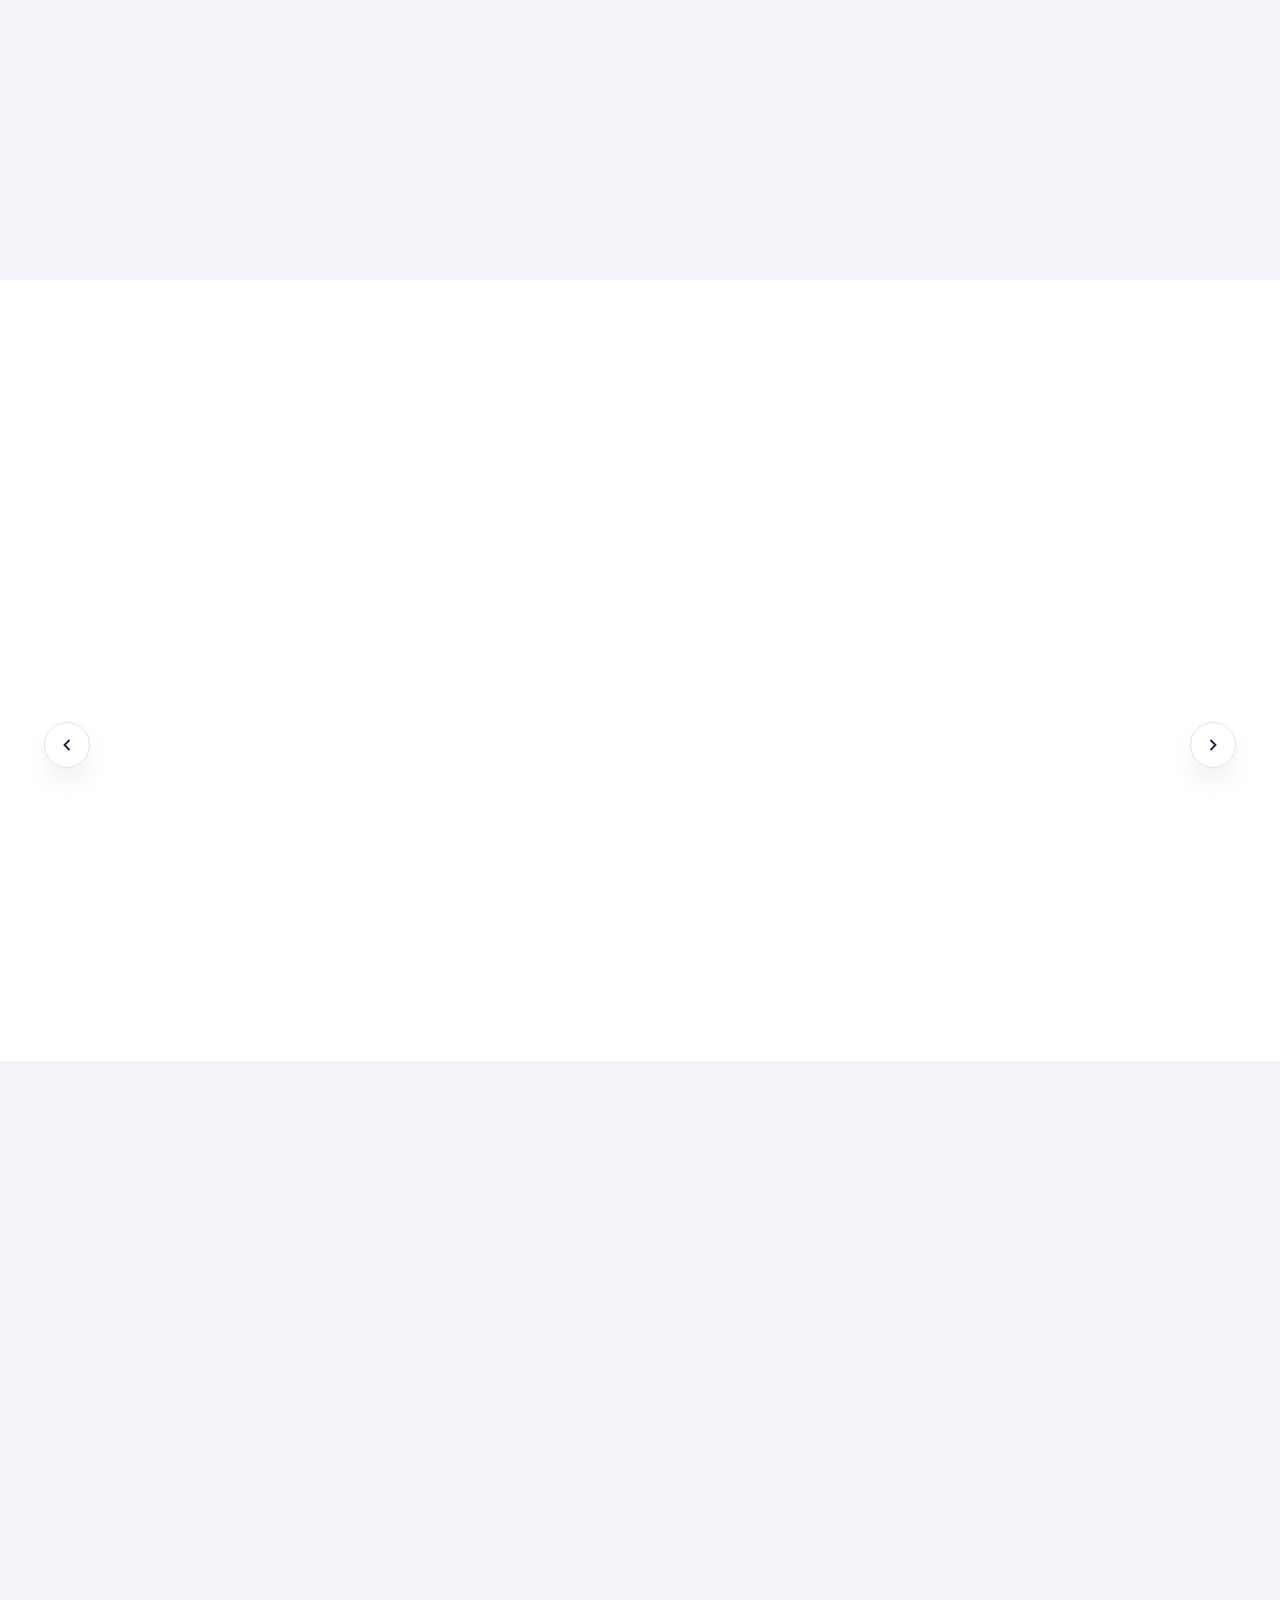
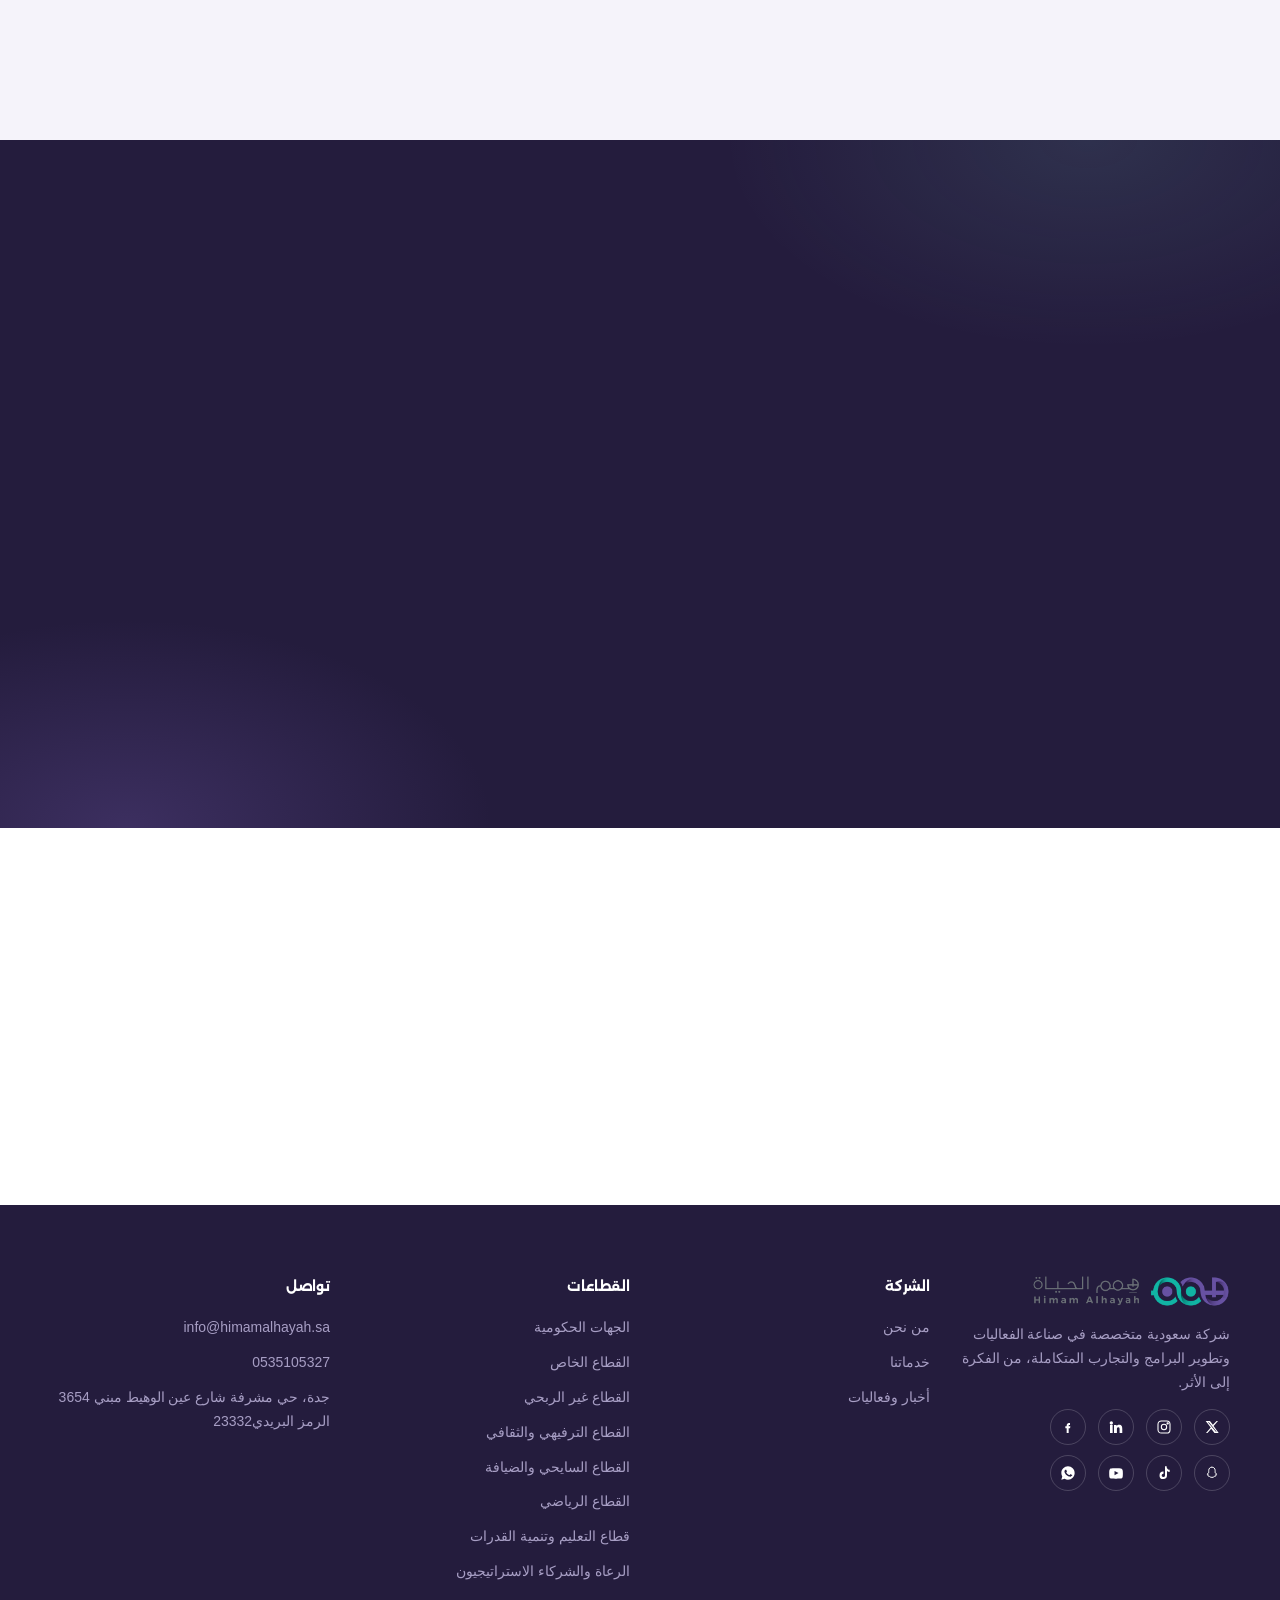
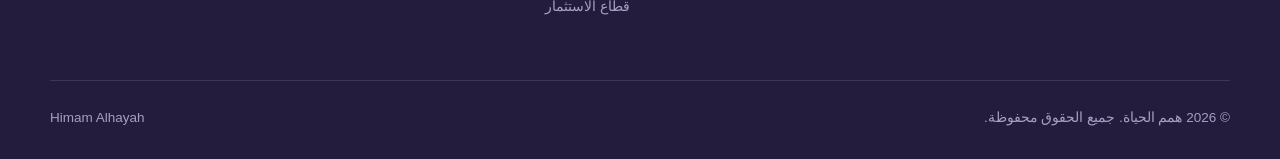
==== commit 318c838f: "Add files via upload" ====
--- a/index.html
+++ b/index.html
@@ -452,7 +452,7 @@
           <li><a href="news.html">أخبار وفعاليات</a></li>
         </ul>
       </div>
-      <div>
+      <div class="footer-link-sectors">
         <h4>القطاعات</h4>
         <ul>
           <li><a href="about.html#sectors">الجهات الحكومية</a></li>
--- a/css/index.css
+++ b/css/index.css
@@ -58,6 +58,7 @@
   -webkit-font-smoothing:antialiased;
   font-weight:400;
   line-height:1.7;
+  overflow-x:hidden;
 }
 img{ 
   max-width:100%; 
@@ -83,7 +84,6 @@
 .container{
   max-width:var(--container);
   margin-inline:auto;
-  padding-inline:28px;
 }
 
 @media (prefers-reduced-motion: reduce){
@@ -310,14 +310,14 @@
 .cta-band p{ color:rgba(255,255,255,.85); margin:0; }
 @media (max-width:760px){ .cta-band{ flex-direction:column; text-align:center; padding:44px 28px;} }
 
-.site-footer{ background:var(--purple-ink); color:#a79ec4; padding-block:70px 30px; }
+.site-footer{ background:var(--purple-ink); color:#a79ec4; padding-block:70px 30px;   overflow-x:hidden; width:100%; margin:0}
 .footer-grid{
-  display:grid; grid-template-columns:1.4fr 1fr 1fr 1fr; gap:40px; padding-bottom:50px;
+  display:grid; grid-template-columns:1fr 1fr 1fr 1fr; gap:20px; padding-bottom:50px;
   border-bottom:1px solid rgba(255,255,255,.12);
 }
 @media (max-width:800px){ .footer-grid{ grid-template-columns:1fr 1fr; } }
-.footer-grid h4{ color:#fff; font-size:14px; margin-bottom:18px; }
-.footer-grid li{ margin-bottom:11px; font-size:14.5px; }
+.footer-grid h4{ color:#fff; font-size:13.5px; margin-bottom:18px; }
+.footer-grid li{ margin-bottom:11px; font-size:14px; }
 .footer-grid a:hover{ color:#fff; }
 .footer-logo img{ height:32px; margin-bottom:16px; }
 .footer-bottom{
@@ -338,7 +338,7 @@
 }
 .page-hero h1{ font-size:clamp(34px,5vw,58px); max-width:760px; }
 .page-hero .lede{ font-size:18px; max-width:640px; color:var(--charcoal); }
-.crumb{ font-size:13.5px; color:var(--charcoal); margin-bottom:18px; display:flex; gap:8px; align-items:center;}
+.crumb{ font-size:13px; color:var(--charcoal); margin-bottom:18px; display:flex; gap:8px; align-items:center;}
 .crumb a:hover{ color:var(--purple); }
 
 .reveal{ opacity:0; transform:translateY(24px); transition:opacity .8s var(--ease), transform .8s var(--ease); }
@@ -638,7 +638,12 @@
   display:flex; flex-wrap:wrap; justify-content:center; gap:20px;
 }
 .logo-grid .logo-tile{ flex:1 1 160px; max-width:180px; }
-@media (max-width:520px){ .logo-grid .logo-tile{ flex:1 1 128px; max-width:calc(50% - 10px); } }
+@media (max-width:520px){ 
+  .logo-grid .logo-tile{ flex:1 1 128px; max-width:calc(50% - 10px); } 
+  .footer-link-sectors {display:none;} 
+  
+
+}
 .logo-tile{
   background:#fff; border:1px solid var(--line); border-radius:var(--radius-sm);
   height:96px; display:flex; align-items:center; justify-content:center; padding:18px;
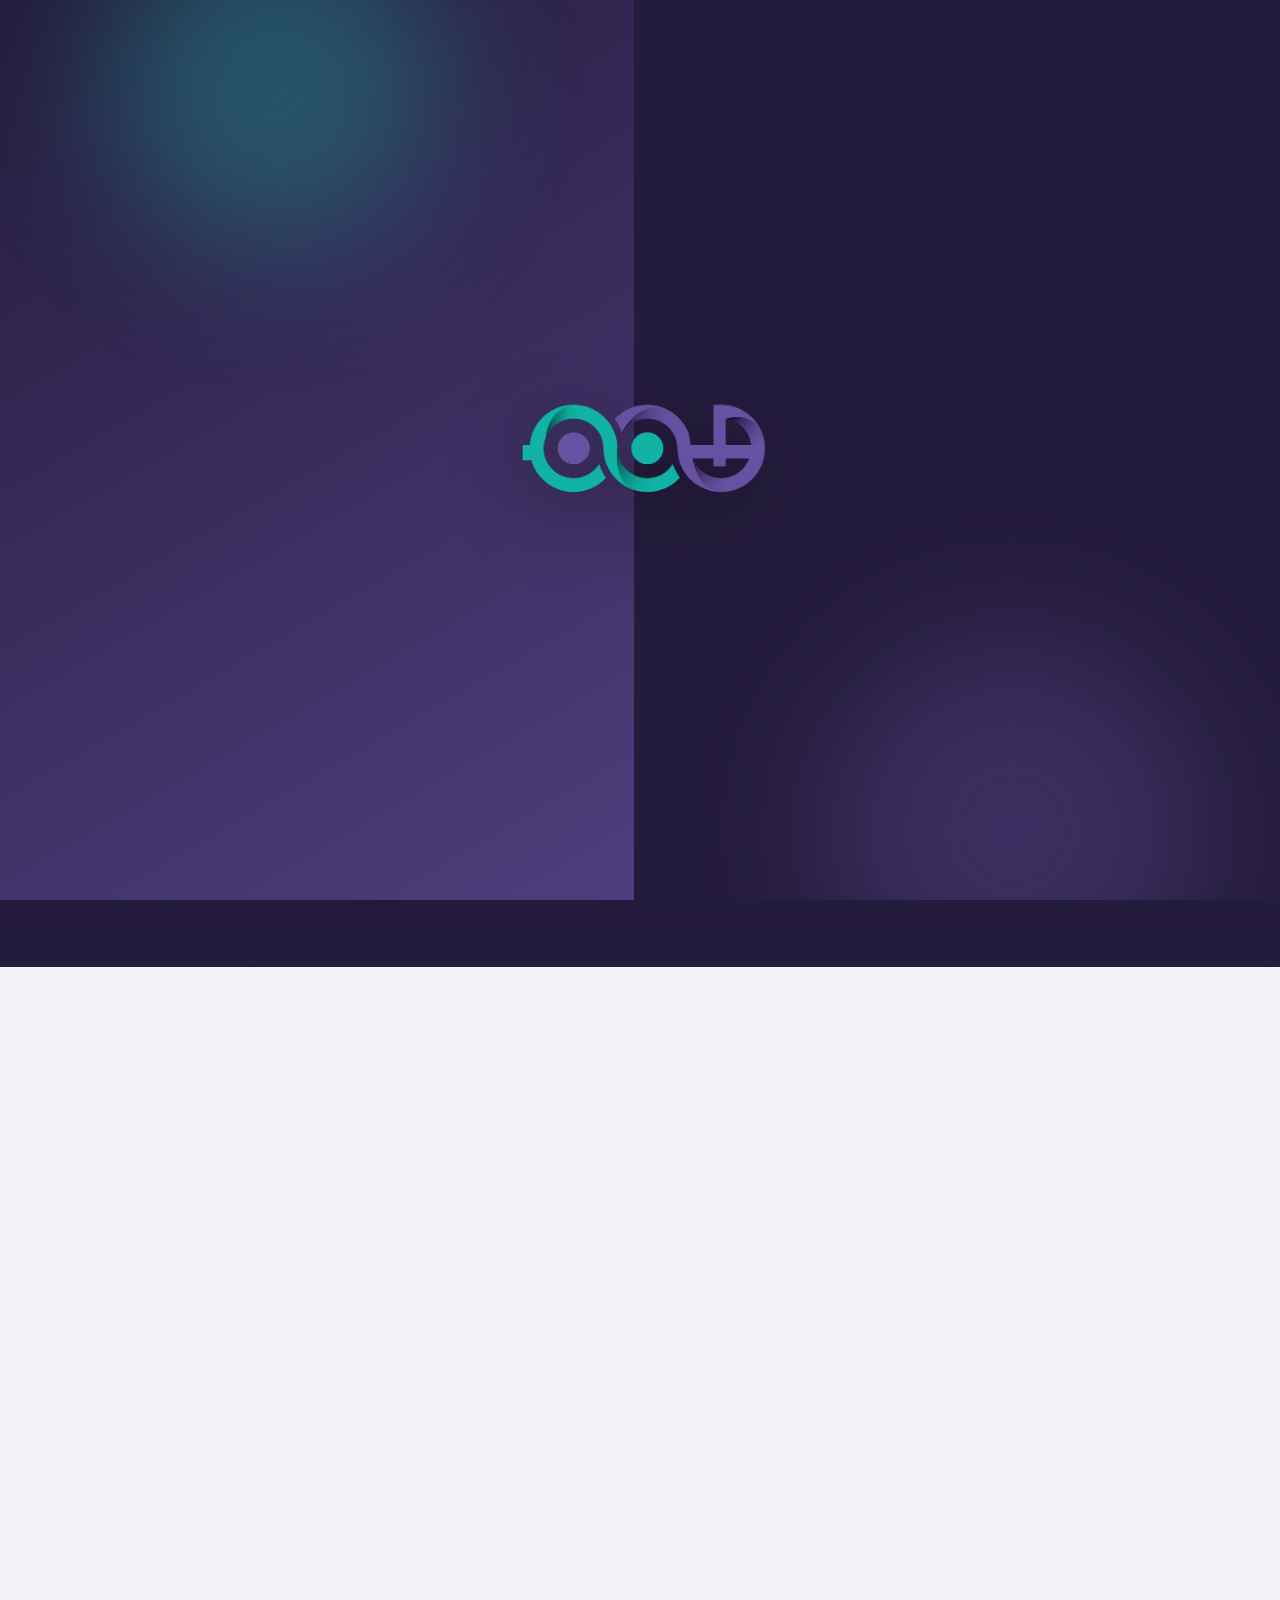
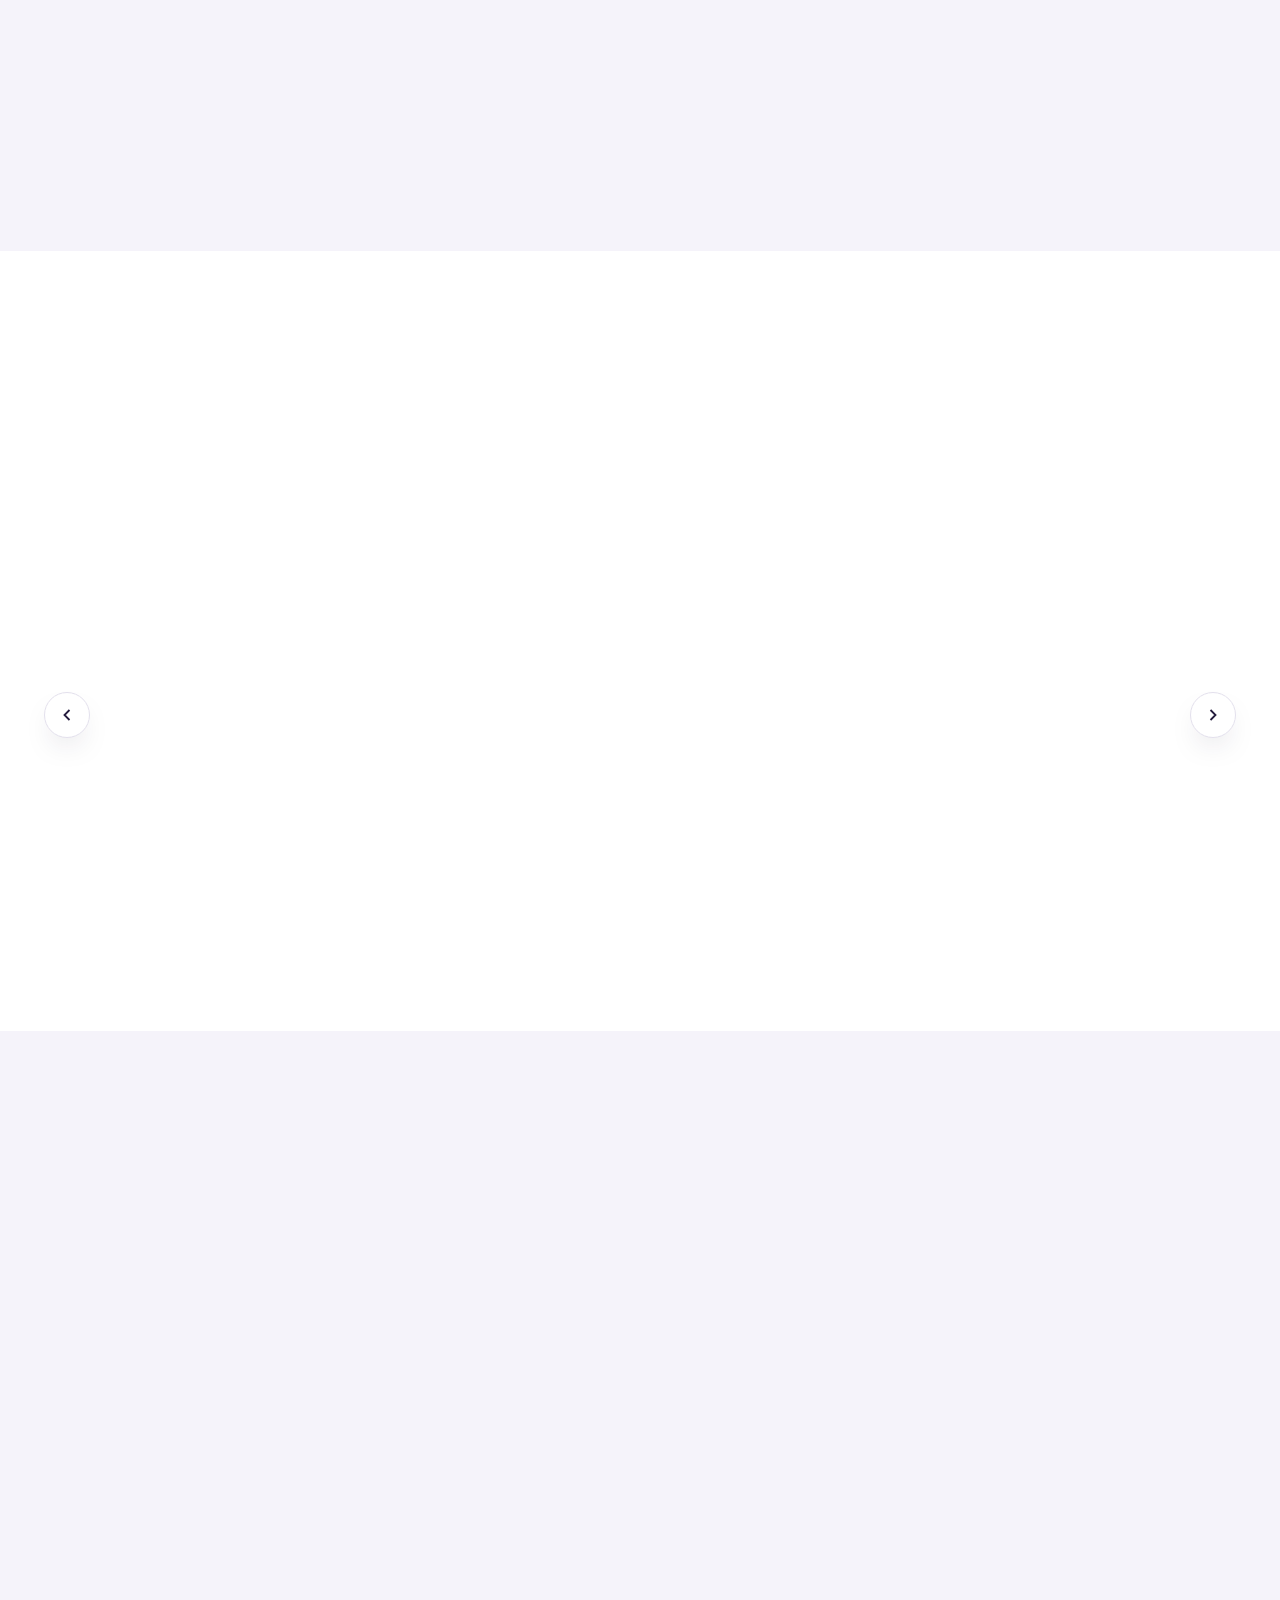
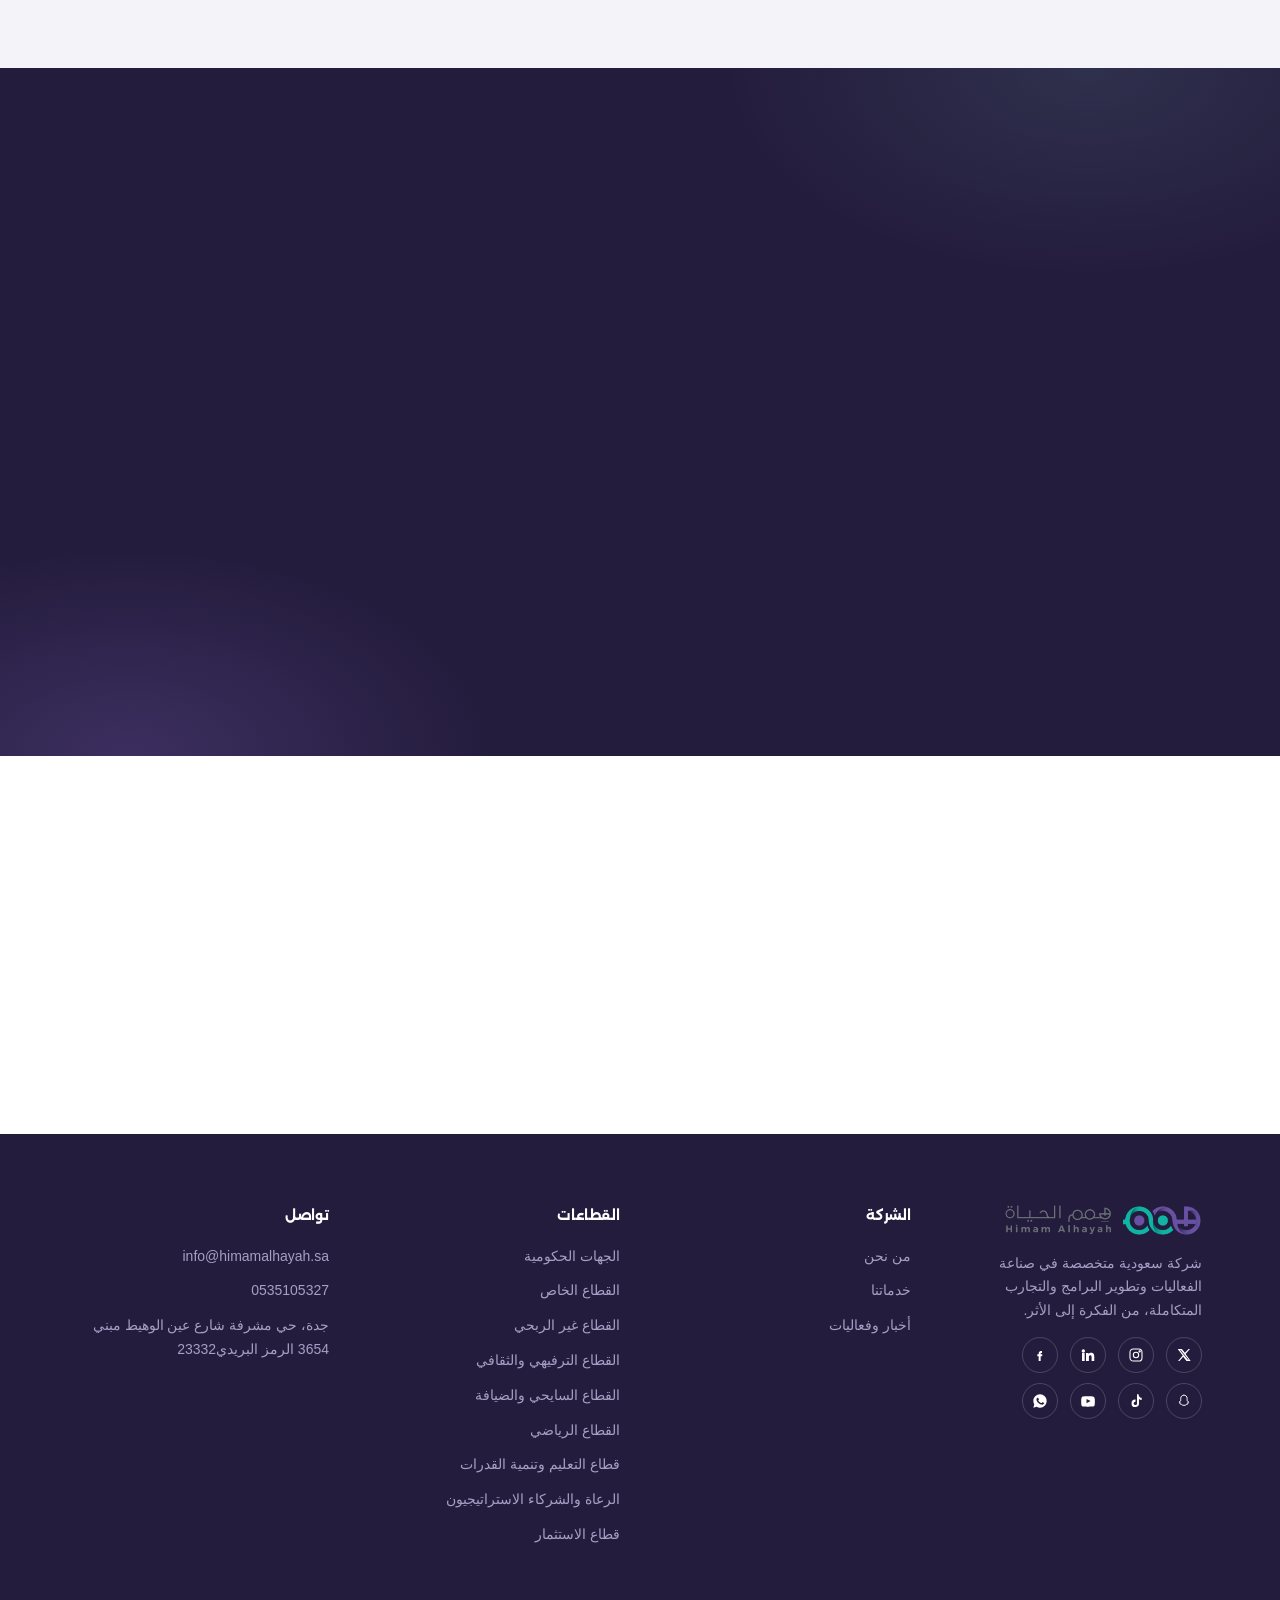
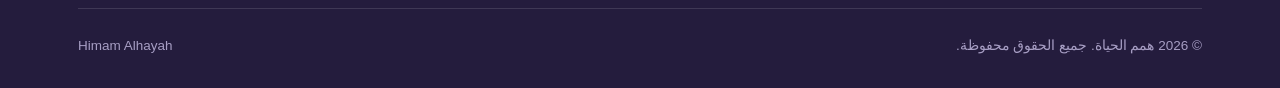
==== commit caeed551: "Add files via upload" ====
--- a/index.html
+++ b/index.html
@@ -65,7 +65,7 @@
   </div>
 
   <div class="container home-hero-inner">
-    <div class="eyebrow">صناعة الفعاليات وتطوير التجارب</div>
+    <div class="eyebrow-1">صناعة الفعاليات وتطوير التجارب</div>
     <h1>نصنع تجارب ترفيهية لأن جودة الحياة حق للجميع</h1>
 
     <div class="hero-cta-row">
--- a/css/index.css
+++ b/css/index.css
@@ -59,6 +59,7 @@
   font-weight:400;
   line-height:1.7;
   overflow-x:hidden;
+
 }
 img{ 
   max-width:100%; 
@@ -84,6 +85,7 @@
 .container{
   max-width:var(--container);
   margin-inline:auto;
+  padding-inline:28px;
 }
 
 @media (prefers-reduced-motion: reduce){
@@ -100,8 +102,22 @@
   font-size:clamp(26px,3.2vw,38px);
 
 }
-
-
+.eyebrow-1{
+  display: inline-flex;
+  align-items: center;
+  gap: 10px;
+  font-size: 14px;
+  font-weight: 600;
+  color: #8CE6DB;
+  letter-spacing: .02em;
+  margin-bottom: 16px;
+}
+.eyebrow-1::before{
+  content:"";
+  width:22px; height:2px;
+  background:var(--turquoise);
+  display:inline-block;
+}
 .btn{
   display:inline-flex;
   align-items:center;
@@ -310,9 +326,9 @@
 .cta-band p{ color:rgba(255,255,255,.85); margin:0; }
 @media (max-width:760px){ .cta-band{ flex-direction:column; text-align:center; padding:44px 28px;} }
 
-.site-footer{ background:var(--purple-ink); color:#a79ec4; padding-block:70px 30px;   overflow-x:hidden; width:100%; margin:0}
+.site-footer{ background:var(--purple-ink); color:#a79ec4; padding-block:70px 30px;  }
 .footer-grid{
-  display:grid; grid-template-columns:1fr 1fr 1fr 1fr; gap:20px; padding-bottom:50px;
+  display:grid; grid-template-columns:1fr 1fr 1fr 1fr; gap:40px; padding-bottom:50px;
   border-bottom:1px solid rgba(255,255,255,.12);
 }
 @media (max-width:800px){ .footer-grid{ grid-template-columns:1fr 1fr; } }
@@ -640,8 +656,7 @@
 .logo-grid .logo-tile{ flex:1 1 160px; max-width:180px; }
 @media (max-width:520px){ 
   .logo-grid .logo-tile{ flex:1 1 128px; max-width:calc(50% - 10px); } 
-  .footer-link-sectors {display:none;} 
-  
+  .container{padding-inline: 28px !important;}  
 
 }
 .logo-tile{
